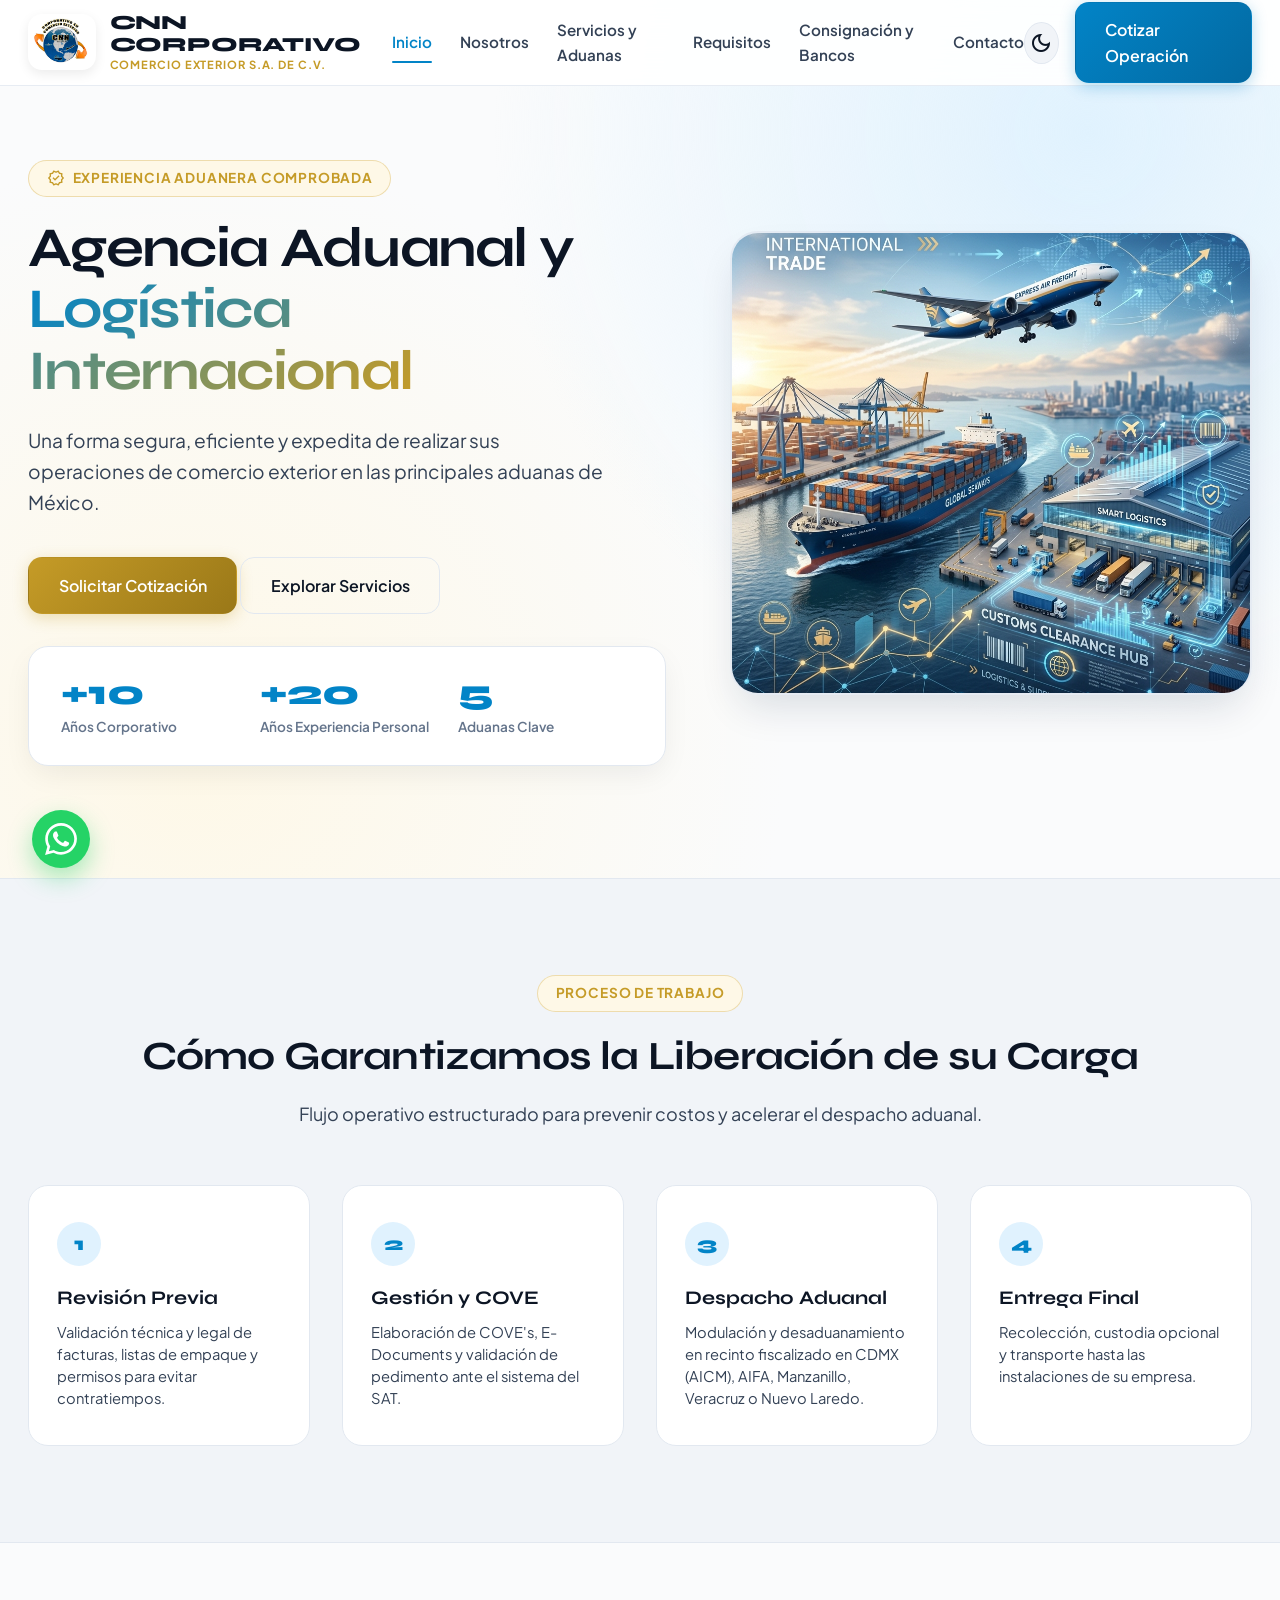
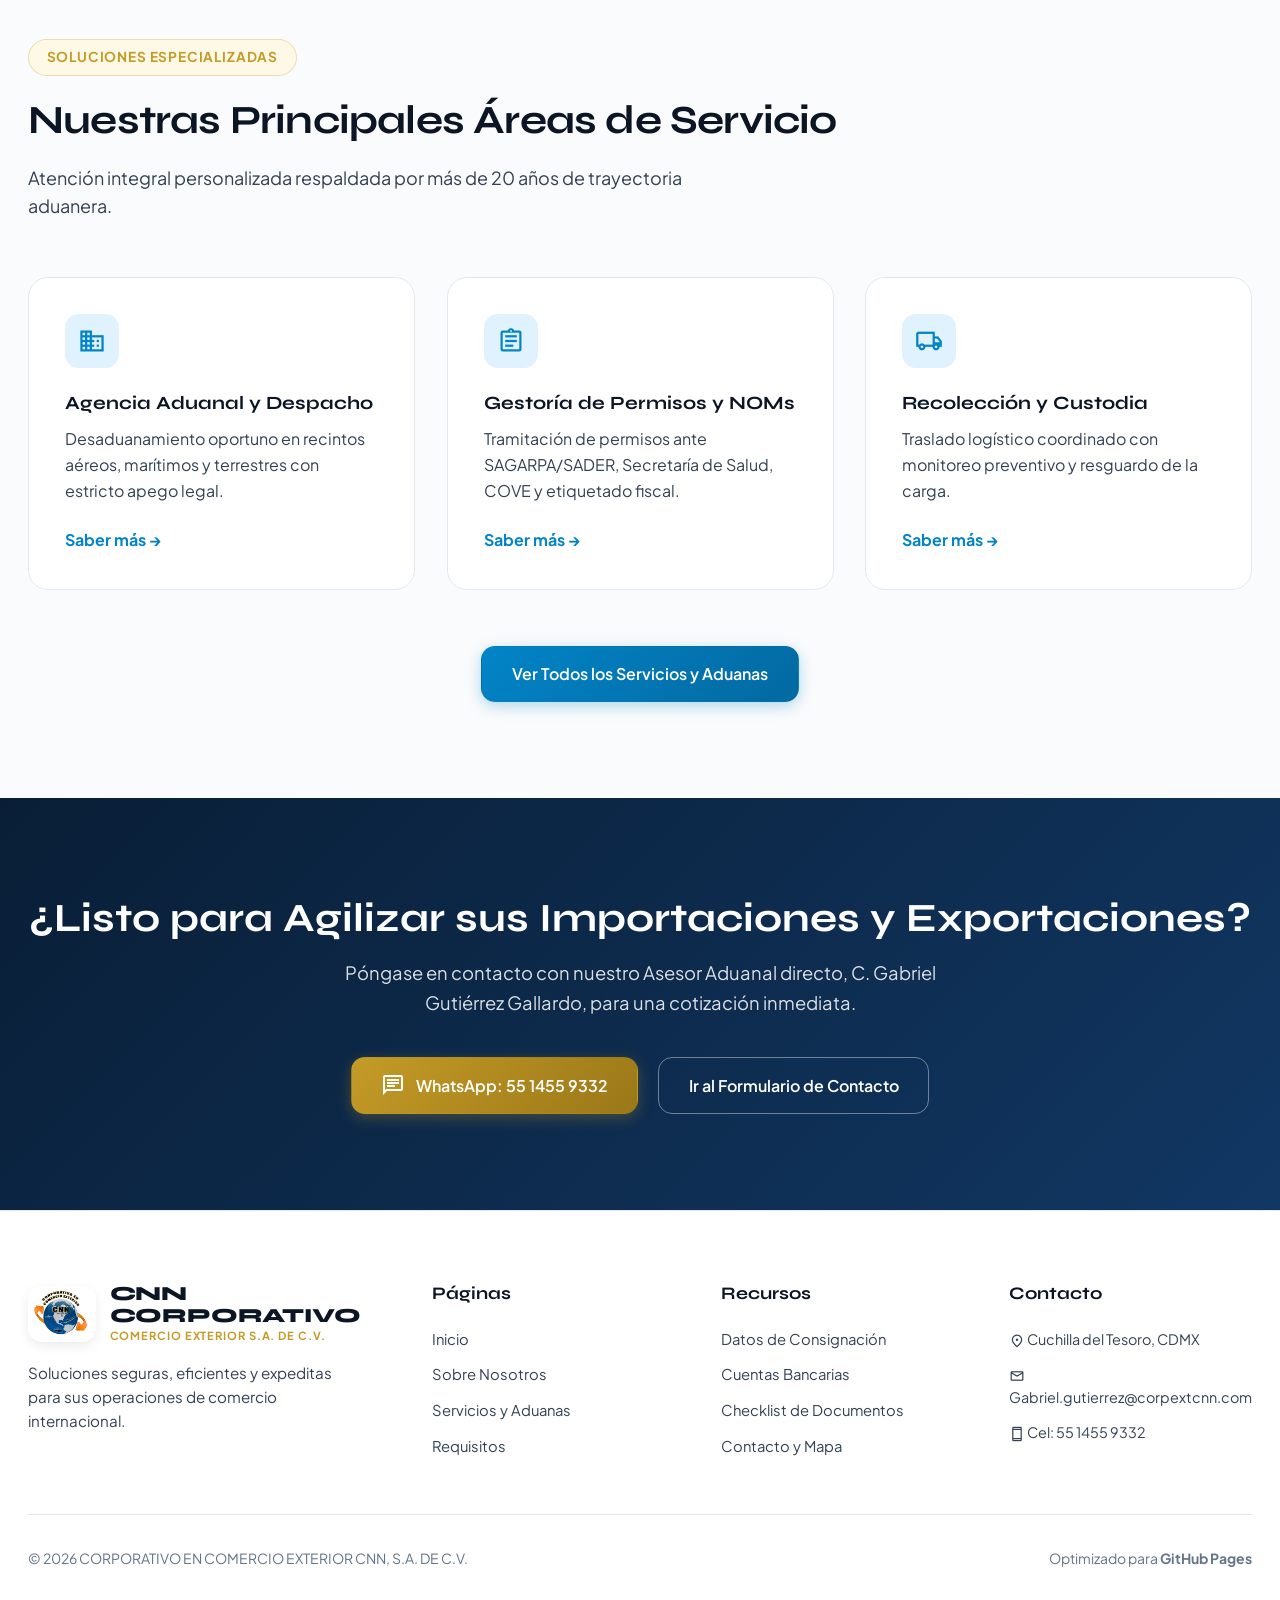
==== index.html @ 1adea3d3 "Initial commit" ====
<!DOCTYPE html>
<html lang="es" data-theme="light">
<head>
  <meta charset="UTF-8">
  <meta name="viewport" content="width=device-width, initial-scale=1.0">
  <title>Corporativo en Comercio Exterior CNN | Agencia Aduanal y Logística Internacional</title>
  <meta name="description" content="Agencia Aduanal y Consultoría en Comercio Exterior CNN, S.A. de C.V. Servicios ágiles, seguros y expeditos en las principales aduanas de México.">
  
  <link rel="stylesheet" href="https://fonts.googleapis.com/css2?family=Material+Symbols+Outlined:opsz,wght,FILL,GRAD@20..48,100..700,0..1,-50..200" />
  <link rel="stylesheet" href="styles.css">
  <link rel="icon" type="image/png" href="assets/images/cnn_logo.png">
</head>
<body>

  <!-- HEADER -->
  <header class="header">
    <div class="container nav-container">
      <a href="index.html" class="logo">
        <img src="assets/images/cnn_logo.png" alt="CNN Logo" class="logo-img">
        <div class="logo-text">
          <span class="logo-title">CNN CORPORATIVO</span>
          <span class="logo-subtitle">Comercio Exterior S.A. de C.V.</span>
        </div>
      </a>

      <nav class="nav-menu" id="navMenu">
        <a href="index.html" class="nav-link active">Inicio</a>
        <a href="nosotros.html" class="nav-link">Nosotros</a>
        <a href="servicios.html" class="nav-link">Servicios y Aduanas</a>
        <a href="requisitos.html" class="nav-link">Requisitos</a>
        <a href="consignacion.html" class="nav-link">Consignación y Bancos</a>
        <a href="contacto.html" class="nav-link">Contacto</a>
      </nav>

      <div class="nav-actions">
        <button class="theme-toggle" id="themeToggle" aria-label="Cambiar tema">
          <!-- Icon injected by JS -->
        </button>
        <a href="contacto.html" class="btn btn-primary">Cotizar Operación</a>
        <button class="mobile-nav-toggle" id="navToggle" aria-label="Menú">
          <span class="material-symbols-outlined">menu</span>
        </button>
      </div>
    </div>
  </header>

  <!-- WHATSAPP FLOAT -->
  <a href="https://wa.me/525514559332?text=Hola,%20deseo%20informaci%C3%B3n%20sobre%20sus%20servicios" target="_blank" class="whatsapp-float" aria-label="WhatsApp">
    <svg class="svg-icon" viewBox="0 0 24 24"><path d="M.057 24l1.687-6.163c-1.041-1.804-1.588-3.849-1.587-5.946.003-6.556 5.338-11.891 11.893-11.891 3.181.001 6.167 1.24 8.413 3.488 2.245 2.248 3.481 5.236 3.48 8.414-.003 6.557-5.338 11.892-11.893 11.892-1.99-.001-3.951-.5-5.688-1.448l-6.305 1.654zm6.597-3.807c1.676.995 3.276 1.591 5.392 1.592 5.448 0 9.886-4.434 9.889-9.885.002-5.462-4.415-9.89-9.881-9.892-5.452 0-9.887 4.434-9.889 9.884-.001 2.225.651 3.891 1.746 5.634l-.999 3.648 3.742-.981zm11.387-5.464c-.074-.124-.272-.198-.57-.347-.297-.149-1.758-.868-2.031-.967-.272-.099-.47-.149-.669.149-.198.297-.768.967-.941 1.165-.173.198-.347.223-.644.074-.297-.149-1.255-.462-2.39-1.475-.883-.788-1.48-1.761-1.653-2.059-.173-.297-.018-.458.13-.606.134-.133.297-.347.446-.521.151-.172.2-.296.3-.495.099-.198.05-.372-.025-.521-.075-.148-.669-1.611-.916-2.206-.242-.579-.487-.501-.669-.51l-.57-.01c-.198 0-.52.074-.792.372s-1.04 1.016-1.04 2.479 1.065 2.876 1.213 3.074c.149.198 2.095 3.2 5.076 4.487.709.306 1.263.489 1.694.626.712.226 1.36.194 1.872.118.571-.085 1.758-.719 2.006-1.413.248-.695.248-1.29.173-1.414z"/></svg>
  </a>

  <!-- HERO SECTION -->
  <section class="hero-split">
    <div class="container hero-grid">
      <div class="reveal reveal-left">
        <div class="section-tag">
          <span class="material-symbols-outlined" style="font-size:18px;">verified</span>
          Experiencia Aduanera Comprobada
        </div>
        <h1 class="hero-title">
          Agencia Aduanal y <span class="text-gradient">Logística Internacional</span>
        </h1>
        <p class="hero-description">
          Una forma segura, eficiente y expedita de realizar sus operaciones de comercio exterior en las principales aduanas de México.
        </p>
        <div class="hero-cta">
          <a href="contacto.html" class="btn btn-accent">Solicitar Cotización</a>
          <a href="servicios.html" class="btn btn-outline">Explorar Servicios</a>
        </div>

        <div class="hero-stats-banner">
          <div class="stat-item">
            <h3>+<span class="counter" data-target="10">0</span></h3>
            <p>Años Corporativo</p>
          </div>
          <div class="stat-item">
            <h3>+<span class="counter" data-target="20">0</span></h3>
            <p>Años Experiencia Personal</p>
          </div>
          <div class="stat-item">
            <h3><span class="counter" data-target="5">0</span></h3>
            <p>Aduanas Clave</p>
          </div>
        </div>
      </div>

      <div class="hero-visual reveal reveal-right delay-200">
        <div class="hero-img-wrapper">
          <img src="assets/images/logistics_hero.png" alt="Logística CNN">
        </div>
      </div>
    </div>
  </section>

  <!-- TIMELINE PROCESS -->
  <section class="section timeline-section">
    <div class="container">
      <div class="reveal reveal-up" style="text-align:center;">
        <div class="section-tag">Proceso de Trabajo</div>
        <h2 class="section-title">Cómo Garantizamos la Liberación de su Carga</h2>
        <p class="section-subtitle" style="margin:0 auto 3.5rem;">
          Flujo operativo estructurado para prevenir costos y acelerar el despacho aduanal.
        </p>
      </div>

      <div class="timeline-steps">
        <div class="timeline-step reveal reveal-up delay-100">
          <div class="step-num">1</div>
          <h3 class="step-title">Revisión Previa</h3>
          <p class="step-desc">Validación técnica y legal de facturas, listas de empaque y permisos para evitar contratiempos.</p>
        </div>

        <div class="timeline-step reveal reveal-up delay-200">
          <div class="step-num">2</div>
          <h3 class="step-title">Gestión y COVE</h3>
          <p class="step-desc">Elaboración de COVE's, E-Documents y validación de pedimento ante el sistema del SAT.</p>
        </div>

        <div class="timeline-step reveal reveal-up delay-300">
          <div class="step-num">3</div>
          <h3 class="step-title">Despacho Aduanal</h3>
          <p class="step-desc">Modulación y desaduanamiento en recinto fiscalizado en CDMX (AICM), AIFA, Manzanillo, Veracruz o Nuevo Laredo.</p>
        </div>

        <div class="timeline-step reveal reveal-up delay-400">
          <div class="step-num">4</div>
          <h3 class="step-title">Entrega Final</h3>
          <p class="step-desc">Recolección, custodia opcional y transporte hasta las instalaciones de su empresa.</p>
        </div>
      </div>
    </div>
  </section>

  <!-- SERVICIOS PREVIEW -->
  <section class="section">
    <div class="container">
      <div class="reveal reveal-up">
        <div class="section-tag">Soluciones Especializadas</div>
        <h2 class="section-title">Nuestras Principales Áreas de Servicio</h2>
        <p class="section-subtitle">
          Atención integral personalizada respaldada por más de 20 años de trayectoria aduanera.
        </p>
      </div>

      <div class="service-list-matrix">
        <div class="matrix-item reveal reveal-up delay-100">
          <div>
            <div class="matrix-icon-wrapper">
              <span class="material-symbols-outlined">domain</span>
            </div>
            <h3>Agencia Aduanal y Despacho</h3>
            <p style="color:var(--text-muted); margin-top:0.75rem;">Desaduanamiento oportuno en recintos aéreos, marítimos y terrestres con estricto apego legal.</p>
          </div>
          <a href="servicios.html" style="font-weight:700; margin-top:1.5rem; display:inline-block;">Saber más →</a>
        </div>

        <div class="matrix-item reveal reveal-up delay-200">
          <div>
            <div class="matrix-icon-wrapper">
              <span class="material-symbols-outlined">assignment</span>
            </div>
            <h3>Gestoría de Permisos y NOMs</h3>
            <p style="color:var(--text-muted); margin-top:0.75rem;">Tramitación de permisos ante SAGARPA/SADER, Secretaría de Salud, COVE y etiquetado fiscal.</p>
          </div>
          <a href="servicios.html" style="font-weight:700; margin-top:1.5rem; display:inline-block;">Saber más →</a>
        </div>

        <div class="matrix-item reveal reveal-up delay-300">
          <div>
            <div class="matrix-icon-wrapper">
              <span class="material-symbols-outlined">local_shipping</span>
            </div>
            <h3>Recolección y Custodia</h3>
            <p style="color:var(--text-muted); margin-top:0.75rem;">Traslado logístico coordinado con monitoreo preventivo y resguardo de la carga.</p>
          </div>
          <a href="servicios.html" style="font-weight:700; margin-top:1.5rem; display:inline-block;">Saber más →</a>
        </div>
      </div>

      <div style="text-align:center; margin-top:3.5rem;" class="reveal reveal-up">
        <a href="servicios.html" class="btn btn-primary">Ver Todos los Servicios y Aduanas</a>
      </div>
    </div>
  </section>

  <!-- CALL TO ACTION BANNER -->
  <section class="section" style="background: linear-gradient(135deg, var(--primary-navy), var(--primary-blue)); color:#ffffff;">
    <div class="container" style="text-align:center;">
      <h2 style="font-size:2.5rem; color:#ffffff; margin-bottom:1rem;">¿Listo para Agilizar sus Importaciones y Exportaciones?</h2>
      <p style="color:rgba(255,255,255,0.85); font-size:1.15rem; max-width:650px; margin:0 auto 2.5rem;">
        Póngase en contacto con nuestro Asesor Aduanal directo, C. Gabriel Gutiérrez Gallardo, para una cotización inmediata.
      </p>
      <div style="display:flex; justify-content:center; gap:1.25rem; flex-wrap:wrap;">
        <a href="https://wa.me/525514559332?text=Hola,%20deseo%20cotizar%20un%20embarque" target="_blank" class="btn btn-accent">
          <span class="material-symbols-outlined">chat</span> WhatsApp: 55 1455 9332
        </a>
        <a href="contacto.html" class="btn btn-outline" style="color:#ffffff; border-color:rgba(255,255,255,0.4);">
          Ir al Formulario de Contacto
        </a>
      </div>
    </div>
  </section>

  <!-- FOOTER -->
  <footer class="footer">
    <div class="container">
      <div class="footer-grid">
        <div class="footer-col">
          <div class="logo">
            <img src="assets/images/cnn_logo.png" alt="CNN Logo" class="logo-img">
            <div class="logo-text">
              <span class="logo-title">CNN CORPORATIVO</span>
              <span class="logo-subtitle">Comercio Exterior S.A. de C.V.</span>
            </div>
          </div>
          <p>Soluciones seguras, eficientes y expeditas para sus operaciones de comercio internacional.</p>
        </div>

        <div class="footer-col">
          <h4 class="footer-title">Páginas</h4>
          <div class="footer-links">
            <a href="index.html">Inicio</a>
            <a href="nosotros.html">Sobre Nosotros</a>
            <a href="servicios.html">Servicios y Aduanas</a>
            <a href="requisitos.html">Requisitos</a>
          </div>
        </div>

        <div class="footer-col">
          <h4 class="footer-title">Recursos</h4>
          <div class="footer-links">
            <a href="consignacion.html">Datos de Consignación</a>
            <a href="consignacion.html">Cuentas Bancarias</a>
            <a href="requisitos.html">Checklist de Documentos</a>
            <a href="contacto.html">Contacto y Mapa</a>
          </div>
        </div>

        <div class="footer-col">
          <h4 class="footer-title">Contacto</h4>
          <div class="footer-links">
            <span style="color:var(--text-muted); font-size:0.9rem;"><span class="material-symbols-outlined" style="font-size:16px;">location_on</span> Cuchilla del Tesoro, CDMX</span>
            <span style="color:var(--text-muted); font-size:0.9rem;"><span class="material-symbols-outlined" style="font-size:16px;">mail</span> Gabriel.gutierrez@corpextcnn.com</span>
            <span style="color:var(--text-muted); font-size:0.9rem;"><span class="material-symbols-outlined" style="font-size:16px;">smartphone</span> Cel: 55 1455 9332</span>
          </div>
        </div>
      </div>

      <div class="footer-bottom">
        <div>© <span id="year">2026</span> CORPORATIVO EN COMERCIO EXTERIOR CNN, S.A. DE C.V.</div>
        <div>Optimizado para <strong>GitHub Pages</strong></div>
      </div>
    </div>
  </footer>

  <script src="app.js"></script>
  <script>document.getElementById('year').textContent = new Date().getFullYear();</script>
</body>
</html>
---- styles.css ----
/* ==========================================================================
   CORPORATIVO EN COMERCIO EXTERIOR CNN, S.A. DE C.V.
   Bespoke Multi-Page Design System, Printing & Animations
   ========================================================================== */

@import url('https://fonts.googleapis.com/css2?family=Syne:wght@600;700;800&family=Outfit:wght@400;500;600;700;800&family=Plus+Jakarta+Sans:wght@300;400;500;600;700&display=swap');
@import url('https://fonts.googleapis.com/css2?family=Material+Symbols+Outlined:opsz,wght,FILL,GRAD@20..48,100..700,0..1,-50..200');

:root {
  /* Color Palette - Executive Luxury Theme */
  --bg-primary: #fafbfc;
  --bg-secondary: #ffffff;
  --bg-tertiary: #f1f4f8;
  --bg-glass: rgba(255, 255, 255, 0.92);
  --bg-glass-card: rgba(255, 255, 255, 0.88);
  
  --text-main: #0c1524;
  --text-muted: #334155;
  --text-light: #64748b;
  
  --primary-navy: #091e36;
  --primary-blue: #113763;
  --accent-gold: #c59b27;
  --accent-gold-light: #fef8e7;
  --accent-gold-hover: #9a7818;
  --accent-cyan: #0284c7;
  --accent-cyan-light: #e0f2fe;
  
  --border-color: #e2e8f0;
  --border-dark: #cbd5e1;
  --border-light: rgba(226, 232, 240, 0.8);
  
  --shadow-sm: 0 2px 8px rgba(12, 21, 36, 0.04);
  --shadow-md: 0 10px 30px -5px rgba(12, 21, 36, 0.08);
  --shadow-lg: 0 20px 40px -10px rgba(9, 30, 54, 0.14);
  --glow-cyan: 0 0 25px rgba(2, 132, 199, 0.25);
  --glow-gold: 0 0 25px rgba(197, 155, 39, 0.25);
  
  --radius-sm: 8px;
  --radius-md: 14px;
  --radius-lg: 20px;
  --radius-xl: 28px;
  
  --transition-fast: 0.2s cubic-bezier(0.4, 0, 0.2, 1);
  --transition-normal: 0.35s cubic-bezier(0.4, 0, 0.2, 1);
  --transition-slow: 0.6s cubic-bezier(0.16, 1, 0.3, 1);
}

[data-theme="dark"] {
  --bg-primary: #060a12;
  --bg-secondary: #0d1524;
  --bg-tertiary: #131e33;
  --bg-glass: rgba(13, 21, 36, 0.92);
  --bg-glass-card: rgba(19, 30, 51, 0.8);
  
  --text-main: #f8fafc;
  --text-muted: #cbd5e1;
  --text-light: #94a3b8;
  
  --primary-navy: #1d4ed8;
  --primary-blue: #1e3a8a;
  --accent-gold: #f59e0b;
  --accent-gold-light: rgba(245, 158, 11, 0.15);
  --accent-gold-hover: #fbbf24;
  --accent-cyan: #38bdf8;
  --accent-cyan-light: rgba(56, 189, 248, 0.15);
  
  --border-color: #1e293b;
  --border-dark: #334155;
  --border-light: rgba(255, 255, 255, 0.1);
  
  --shadow-sm: 0 2px 8px rgba(0, 0, 0, 0.4);
  --shadow-md: 0 10px 30px -5px rgba(0, 0, 0, 0.5);
  --shadow-lg: 0 20px 40px -10px rgba(0, 0, 0, 0.6);
  --glow-cyan: 0 0 30px rgba(56, 189, 248, 0.3);
  --glow-gold: 0 0 30px rgba(245, 158, 11, 0.3);
}

/* Base Resets */
*, *::before, *::after {
  box-sizing: border-box;
  margin: 0;
  padding: 0;
}

html {
  scroll-behavior: smooth;
  font-size: 16px;
}

body {
  font-family: 'Plus Jakarta Sans', sans-serif;
  background-color: var(--bg-primary);
  color: var(--text-main);
  line-height: 1.6;
  overflow-x: hidden;
  transition: background-color var(--transition-normal), color var(--transition-normal);
}

h1, h2, h3, h4, h5, h6 {
  font-family: 'Syne', 'Outfit', sans-serif;
  color: var(--text-main);
  font-weight: 700;
  line-height: 1.2;
}

a {
  color: var(--accent-cyan);
  text-decoration: none;
  transition: all var(--transition-fast);
}

a:hover {
  color: var(--accent-gold);
}

ul {
  list-style: none;
}

img {
  max-width: 100%;
  height: auto;
  display: block;
}

.material-symbols-outlined {
  font-family: 'Material Symbols Outlined';
  font-weight: normal;
  font-style: normal;
  font-size: 24px;
  line-height: 1;
  letter-spacing: normal;
  text-transform: none;
  display: inline-block;
  white-space: nowrap;
  direction: ltr;
  vertical-align: middle;
}

/* Layout Utilities */
.container {
  width: 100%;
  max-width: 1280px;
  margin: 0 auto;
  padding: 0 1.75rem;
}

.section {
  padding: 6rem 0;
  position: relative;
}

.section-hero-header {
  padding-top: 10rem;
  padding-bottom: 4.5rem;
  background: linear-gradient(135deg, var(--primary-navy) 0%, var(--primary-blue) 100%);
  color: #ffffff;
  position: relative;
  overflow: hidden;
}

.section-hero-header::before {
  content: '';
  position: absolute;
  top: 0;
  left: 0;
  width: 100%;
  height: 100%;
  background-image: radial-gradient(rgba(255,255,255,0.1) 1px, transparent 1px);
  background-size: 24px 24px;
  pointer-events: none;
}

.section-hero-header h1 {
  font-size: clamp(2.2rem, 5vw, 3.2rem);
  color: #ffffff;
  margin-bottom: 1rem;
}

.section-hero-header p {
  font-size: clamp(1rem, 2vw, 1.2rem);
  color: rgba(255, 255, 255, 0.85);
  max-width: 680px;
}

.section-tag {
  display: inline-flex;
  align-items: center;
  gap: 0.5rem;
  background: var(--accent-gold-light);
  color: var(--accent-gold);
  padding: 0.4rem 1.1rem;
  border-radius: 9999px;
  font-size: 0.85rem;
  font-weight: 700;
  text-transform: uppercase;
  letter-spacing: 0.06em;
  margin-bottom: 1.25rem;
  border: 1px solid rgba(197, 155, 39, 0.3);
}

.section-title {
  font-size: clamp(1.8rem, 4vw, 2.5rem);
  margin-bottom: 1.25rem;
  letter-spacing: -0.02em;
}

.section-subtitle {
  font-size: 1.125rem;
  color: var(--text-muted);
  max-width: 720px;
  margin-bottom: 3.5rem;
}

.text-gradient {
  background: linear-gradient(135deg, var(--accent-cyan) 0%, var(--accent-gold) 100%);
  -webkit-background-clip: text;
  -webkit-text-fill-color: transparent;
}

.btn {
  display: inline-flex;
  align-items: center;
  justify-content: center;
  gap: 0.65rem;
  padding: 0.9rem 1.85rem;
  border-radius: var(--radius-md);
  font-weight: 600;
  font-size: 1rem;
  cursor: pointer;
  border: 1px solid transparent;
  transition: all var(--transition-fast);
}

.btn-primary {
  background: linear-gradient(135deg, #0284c7 0%, #0369a1 100%);
  color: #ffffff;
  box-shadow: 0 4px 15px rgba(2, 132, 199, 0.3);
}

.btn-primary:hover {
  transform: translateY(-2px);
  box-shadow: 0 8px 22px rgba(2, 132, 199, 0.45);
  color: #ffffff;
}

.btn-accent {
  background: linear-gradient(135deg, #c59b27 0%, #9a7818 100%);
  color: #ffffff;
  box-shadow: 0 4px 15px rgba(197, 155, 39, 0.3);
}

.btn-accent:hover {
  transform: translateY(-2px);
  box-shadow: 0 8px 22px rgba(197, 155, 39, 0.45);
  color: #ffffff;
}

.btn-outline {
  background: transparent;
  color: var(--text-main);
  border-color: var(--border-color);
}

.btn-outline:hover {
  background: var(--bg-tertiary);
  border-color: var(--accent-cyan);
  color: var(--accent-cyan);
  transform: translateY(-2px);
}

/* Scroll Animations */
.reveal {
  opacity: 0;
  will-change: opacity, transform;
  transition: opacity var(--transition-slow), transform var(--transition-slow);
}
.reveal-up { transform: translateY(35px); }
.reveal-left { transform: translateX(-45px); }
.reveal-right { transform: translateX(45px); }
.reveal-zoom { transform: scale(0.94); }

.reveal.revealed {
  opacity: 1;
  transform: translateY(0) translateX(0) scale(1);
}

.delay-100 { transition-delay: 0.1s; }
.delay-200 { transition-delay: 0.2s; }
.delay-300 { transition-delay: 0.3s; }
.delay-400 { transition-delay: 0.4s; }

/* ==========================================================================
   HEADER & NAVBAR
   ========================================================================== */
.header {
  position: fixed;
  top: 0;
  left: 0;
  width: 100%;
  z-index: 1000;
  background: var(--bg-glass);
  backdrop-filter: blur(16px);
  -webkit-backdrop-filter: blur(16px);
  border-bottom: 1px solid var(--border-light);
  transition: all var(--transition-fast);
}

.header.scrolled {
  box-shadow: var(--shadow-md);
  padding: 0.2rem 0;
}

.nav-container {
  display: flex;
  align-items: center;
  justify-content: space-between;
  height: 85px;
}

.logo {
  display: flex;
  align-items: center;
  gap: 0.85rem;
  text-decoration: none;
}

.logo-img {
  height: 56px;
  width: auto;
  max-width: 80px;
  object-fit: contain;
  border-radius: var(--radius-md);
  background: #ffffff;
  padding: 4px;
  box-shadow: 0 4px 12px rgba(0, 0, 0, 0.08);
  transition: transform var(--transition-fast);
}

.logo:hover .logo-img {
  transform: scale(1.05);
}

.logo-text {
  display: flex;
  flex-direction: column;
}

.logo-title {
  font-family: 'Syne', sans-serif;
  font-size: 1.25rem;
  font-weight: 800;
  color: var(--text-main);
  line-height: 1.1;
  letter-spacing: -0.01em;
}

.logo-subtitle {
  font-size: 0.7rem;
  color: var(--accent-gold);
  font-weight: 700;
  letter-spacing: 0.08em;
  text-transform: uppercase;
}

.nav-menu {
  display: flex;
  align-items: center;
  gap: 1.75rem;
}

.nav-link {
  font-size: 0.95rem;
  font-weight: 600;
  color: var(--text-muted);
  position: relative;
  padding: 0.5rem 0;
}

.nav-link:hover, .nav-link.active {
  color: var(--accent-cyan);
}

.nav-link::after {
  content: '';
  position: absolute;
  bottom: 0;
  left: 0;
  width: 0%;
  height: 2px;
  background: var(--accent-cyan);
  transition: width var(--transition-fast);
  border-radius: 2px;
}

.nav-link:hover::after, .nav-link.active::after {
  width: 100%;
}

.nav-actions {
  display: flex;
  align-items: center;
  gap: 1rem;
}

.theme-toggle {
  background: var(--bg-tertiary);
  border: 1px solid var(--border-color);
  color: var(--text-main);
  width: 42px;
  height: 42px;
  border-radius: 50%;
  display: flex;
  align-items: center;
  justify-content: center;
  cursor: pointer;
  transition: all var(--transition-fast);
}

.theme-toggle:hover {
  background: var(--accent-cyan-light);
  color: var(--accent-cyan);
  transform: rotate(15deg);
}

.mobile-nav-toggle {
  display: none;
  background: none;
  border: none;
  font-size: 1.6rem;
  color: var(--text-main);
  cursor: pointer;
}

/* Floating WhatsApp Button */
.whatsapp-float {
  position: fixed;
  bottom: 2rem;
  left: 2rem;
  z-index: 999;
  width: 58px;
  height: 58px;
  background: #25d366;
  color: #ffffff;
  border-radius: 50%;
  display: flex;
  align-items: center;
  justify-content: center;
  box-shadow: 0 10px 25px rgba(37, 211, 102, 0.4);
  transition: all var(--transition-fast);
}

.whatsapp-float:hover {
  transform: scale(1.1);
  box-shadow: 0 15px 30px rgba(37, 211, 102, 0.6);
  color: #ffffff;
}

.whatsapp-float .svg-icon {
  width: 32px;
  height: 32px;
  fill: currentColor;
  stroke: none;
}

/* ==========================================================================
   HOMEPAGE SPECIFIC DESIGNS
   ========================================================================== */
.hero-split {
  padding-top: 10rem;
  padding-bottom: 7rem;
  background: radial-gradient(circle at 85% 15%, var(--accent-cyan-light) 0%, transparent 45%),
              radial-gradient(circle at 15% 85%, var(--accent-gold-light) 0%, transparent 45%);
}

.hero-grid {
  display: grid;
  grid-template-columns: 1.1fr 0.9fr;
  gap: 4rem;
  align-items: center;
}

.hero-title {
  font-size: clamp(2.5rem, 5vw, 3.5rem);
  line-height: 1.1;
  margin-bottom: 1.5rem;
  letter-spacing: -0.03em;
}

.hero-description {
  font-size: 1.2rem;
  color: var(--text-muted);
  margin-bottom: 2.5rem;
  max-width: 580px;
}

.hero-stats-banner {
  display: grid;
  grid-template-columns: repeat(3, 1fr);
  gap: 1.5rem;
  padding: 1.75rem 2rem;
  background: var(--bg-secondary);
  border: 1px solid var(--border-color);
  border-radius: var(--radius-lg);
  box-shadow: var(--shadow-md);
  margin-top: 2rem;
}

.stat-item h3 {
  font-size: 2.2rem;
  color: var(--accent-cyan);
  font-weight: 800;
  line-height: 1;
  margin-bottom: 0.35rem;
}

.stat-item p {
  font-size: 0.85rem;
  color: var(--text-light);
  font-weight: 600;
}

.hero-img-wrapper {
  position: relative;
  border-radius: var(--radius-xl);
  overflow: hidden;
  box-shadow: var(--shadow-lg);
  border: 2px solid var(--border-light);
}

.hero-img-wrapper img {
  width: 100%;
  height: 460px;
  object-fit: cover;
  transition: transform var(--transition-slow);
}

.hero-img-wrapper:hover img {
  transform: scale(1.04);
}

/* Process Timeline */
.timeline-section {
  background: var(--bg-tertiary);
  border-top: 1px solid var(--border-color);
  border-bottom: 1px solid var(--border-color);
}

.timeline-steps {
  display: grid;
  grid-template-columns: repeat(4, 1fr);
  gap: 2rem;
}

.timeline-step {
  background: var(--bg-secondary);
  border-radius: var(--radius-lg);
  padding: 2.25rem 1.75rem;
  border: 1px solid var(--border-color);
  position: relative;
  transition: all var(--transition-fast);
}

.timeline-step:hover {
  transform: translateY(-6px);
  border-color: var(--accent-cyan);
  box-shadow: var(--shadow-md);
}

.step-num {
  width: 44px;
  height: 44px;
  border-radius: 50%;
  background: var(--accent-cyan-light);
  color: var(--accent-cyan);
  display: flex;
  align-items: center;
  justify-content: center;
  font-family: 'Syne', sans-serif;
  font-weight: 800;
  font-size: 1.2rem;
  margin-bottom: 1.25rem;
}

.step-title {
  font-size: 1.2rem;
  margin-bottom: 0.75rem;
}

.step-desc {
  font-size: 0.92rem;
  color: var(--text-muted);
  line-height: 1.5;
}

/* Matrix Cards */
.service-list-matrix {
  display: grid;
  grid-template-columns: repeat(auto-fit, minmax(320px, 1fr));
  gap: 2rem;
}

.matrix-item {
  background: var(--bg-secondary);
  border: 1px solid var(--border-color);
  border-radius: var(--radius-lg);
  padding: 2.25rem;
  transition: all var(--transition-normal);
  display: flex;
  flex-direction: column;
  justify-content: space-between;
}

.matrix-item:hover {
  border-color: var(--accent-cyan);
  transform: translateY(-5px);
  box-shadow: var(--shadow-lg);
}

.matrix-icon-wrapper {
  width: 54px;
  height: 54px;
  border-radius: var(--radius-md);
  background: var(--accent-cyan-light);
  color: var(--accent-cyan);
  display: flex;
  align-items: center;
  justify-content: center;
  margin-bottom: 1.5rem;
}

.matrix-icon-wrapper .material-symbols-outlined {
  font-size: 28px;
}

/* Aduanas Grid */
.aduanas-grid {
  display: grid;
  grid-template-columns: repeat(auto-fit, minmax(220px, 1fr));
  gap: 1.5rem;
}

.aduana-card {
  background: var(--bg-secondary);
  border-radius: var(--radius-md);
  padding: 1.75rem;
  border: 1px solid var(--border-color);
  text-align: center;
  transition: all var(--transition-fast);
  position: relative;
}

.aduana-card:hover {
  transform: translateY(-6px);
  border-color: var(--accent-cyan);
  box-shadow: var(--shadow-md);
}

.aduana-icon {
  width: 56px;
  height: 56px;
  margin: 0 auto 1rem;
  border-radius: 50%;
  background: var(--accent-cyan-light);
  color: var(--accent-cyan);
  display: flex;
  align-items: center;
  justify-content: center;
}

.aduana-name {
  font-size: 1.15rem;
  margin-bottom: 0.35rem;
}

.aduana-type {
  font-size: 0.825rem;
  color: var(--accent-gold);
  font-weight: 700;
  text-transform: uppercase;
  margin-bottom: 0.5rem;
}

.aduana-desc {
  font-size: 0.875rem;
  color: var(--text-muted);
}

/* ==========================================================================
   NOSOTROS PAGE DESIGNS
   ========================================================================== */
.about-asymmetric {
  display: grid;
  grid-template-columns: 1fr 1fr;
  gap: 4rem;
  align-items: start;
}

.plaque-showcase {
  background: var(--bg-secondary);
  border: 1px solid var(--border-color);
  border-radius: var(--radius-xl);
  padding: 2.5rem;
  box-shadow: var(--shadow-md);
  position: relative;
}

.plaque-showcase img {
  border-radius: var(--radius-md);
  border: 3px solid var(--accent-gold);
  box-shadow: var(--shadow-lg);
  margin-top: 1.5rem;
}

.values-list-rows {
  display: flex;
  flex-direction: column;
  gap: 1.25rem;
  margin-top: 2rem;
}

.value-row-item {
  display: flex;
  align-items: flex-start;
  gap: 1.25rem;
  background: var(--bg-tertiary);
  padding: 1.25rem 1.5rem;
  border-radius: var(--radius-md);
  border-left: 4px solid var(--accent-cyan);
}

.value-row-item h4 {
  font-size: 1.1rem;
  color: var(--text-main);
  margin-bottom: 0.2rem;
}

.value-row-item p {
  font-size: 0.92rem;
  color: var(--text-muted);
}

/* ==========================================================================
   CONSIGNACION PAGE DESIGNS
   ========================================================================== */
.consign-grid {
  display: grid;
  grid-template-columns: 1fr 1fr;
  gap: 2.5rem;
}

.consign-card {
  background: var(--bg-secondary);
  border-radius: var(--radius-xl);
  padding: 2.5rem;
  border: 1px solid var(--border-color);
  box-shadow: var(--shadow-md);
}

.bank-box {
  background: var(--bg-tertiary);
  border: 1px solid var(--border-color);
  border-radius: var(--radius-md);
  padding: 1.5rem;
  margin-bottom: 1.25rem;
}

.bank-header {
  display: flex;
  align-items: center;
  justify-content: space-between;
  margin-bottom: 0.85rem;
  padding-bottom: 0.75rem;
  border-bottom: 1px solid var(--border-color);
}

.bank-name {
  font-size: 1.15rem;
  font-weight: 800;
  color: var(--accent-cyan);
}

.copy-btn {
  background: var(--bg-secondary);
  border: 1px solid var(--border-color);
  color: var(--text-muted);
  padding: 0.4rem 0.85rem;
  border-radius: var(--radius-sm);
  font-size: 0.8rem;
  font-weight: 600;
  cursor: pointer;
  display: flex;
  align-items: center;
  gap: 0.4rem;
  transition: all var(--transition-fast);
}

.copy-btn:hover {
  background: var(--accent-cyan);
  color: white;
  border-color: var(--accent-cyan);
}

.bank-details {
  display: grid;
  gap: 0.5rem;
  font-size: 0.95rem;
}

.bank-detail-row {
  display: flex;
  justify-content: space-between;
}

.bank-detail-label {
  color: var(--text-light);
  font-weight: 500;
}

.bank-detail-val {
  font-family: monospace;
  font-weight: 700;
  color: var(--text-main);
}

.notice-box {
  background: var(--accent-gold-light);
  border: 1px solid rgba(197, 155, 39, 0.3);
  color: var(--text-main);
  padding: 1.1rem 1.25rem;
  border-radius: var(--radius-md);
  font-size: 0.9rem;
  margin-top: 1.5rem;
  display: flex;
  gap: 0.85rem;
  align-items: flex-start;
}

.bank-table-card {
  background: var(--bg-secondary);
  border: 1px solid var(--border-color);
  border-radius: var(--radius-xl);
  box-shadow: var(--shadow-md);
  padding: 2.5rem;
  margin-top: 3rem;
}

.bank-table {
  width: 100%;
  border-collapse: collapse;
  margin-top: 1.5rem;
}

.bank-table th, .bank-table td {
  padding: 1.1rem 1.25rem;
  text-align: left;
  border-bottom: 1px solid var(--border-color);
}

.bank-table th {
  background: var(--bg-tertiary);
  font-family: 'Outfit', sans-serif;
  font-size: 0.95rem;
  color: var(--text-main);
  font-weight: 700;
}

.bank-table td {
  font-size: 0.95rem;
  color: var(--text-muted);
}

.bank-table .mono {
  font-family: monospace;
  font-weight: 700;
  color: var(--text-main);
}

/* ==========================================================================
   CHECKLIST PAGE (REQUISITOS.HTML) & PRINT SETUP
   ========================================================================== */
.checklist-wrapper {
  background: var(--bg-secondary);
  border: 1px solid var(--border-color);
  border-radius: var(--radius-xl);
  box-shadow: var(--shadow-md);
  overflow: hidden;
}

.checklist-tabs {
  display: flex;
  border-bottom: 1px solid var(--border-color);
  background: var(--bg-tertiary);
  overflow-x: auto;
  border-top-left-radius: var(--radius-xl);
  border-top-right-radius: var(--radius-xl);
}

.tab-btn {
  padding: 1.25rem 2rem;
  background: none;
  border: none;
  border-bottom: 3px solid transparent;
  font-family: 'Outfit', sans-serif;
  font-size: 1.05rem;
  font-weight: 600;
  color: var(--text-muted);
  cursor: pointer;
  white-space: nowrap;
  transition: all var(--transition-fast);
}

.tab-btn:hover {
  color: var(--accent-cyan);
}

.tab-btn.active {
  color: var(--accent-cyan);
  border-bottom-color: var(--accent-cyan);
  background: var(--bg-secondary);
}

.tab-content {
  display: none;
  padding: 2.5rem;
}

.tab-content.active {
  display: block;
  animation: fadeIn 0.4s ease;
}

@keyframes fadeIn {
  from { opacity: 0; transform: translateY(10px); }
  to { opacity: 1; transform: translateY(0); }
}

.print-section-title {
  display: none;
}

.doc-list {
  display: grid;
  grid-template-columns: repeat(auto-fill, minmax(340px, 1fr));
  gap: 1.25rem;
  margin-bottom: 2rem;
}

.doc-item {
  display: flex;
  align-items: flex-start;
  gap: 1rem;
  padding: 1.1rem 1.25rem;
  background: var(--bg-primary);
  border: 1px solid var(--border-color);
  border-radius: var(--radius-md);
  cursor: pointer;
  transition: all var(--transition-fast);
}

.doc-item:hover {
  border-color: var(--accent-cyan);
  background: var(--accent-cyan-light);
}

.doc-item input[type="checkbox"] {
  width: 22px;
  height: 22px;
  margin-top: 2px;
  accent-color: var(--accent-cyan);
  cursor: pointer;
}

.doc-item-title {
  font-weight: 600;
  font-size: 0.98rem;
  color: var(--text-main);
  margin-bottom: 0.2rem;
}

.doc-item-subtitle {
  font-size: 0.85rem;
  color: var(--text-light);
}

.checklist-actions {
  display: flex;
  align-items: center;
  justify-content: space-between;
  padding: 2rem 2.5rem;
  border-top: 1px solid var(--border-color);
  flex-wrap: wrap;
  gap: 1.25rem;
  background: var(--bg-secondary);
}

.progress-bar-container {
  flex-grow: 1;
  max-width: 320px;
}

.progress-label {
  display: flex;
  justify-content: space-between;
  font-size: 0.85rem;
  font-weight: 600;
  margin-bottom: 0.4rem;
}

.progress-bar {
  height: 8px;
  background: var(--bg-tertiary);
  border-radius: 9999px;
  overflow: hidden;
}

.progress-fill {
  height: 100%;
  width: 0%;
  background: linear-gradient(90deg, var(--accent-cyan), var(--accent-gold));
  transition: width 0.3s ease;
}

.print-banner {
  display: none;
}

/* ==========================================================================
   CONTACT PAGE DESIGNS
   ========================================================================== */
.contact-split {
  display: grid;
  grid-template-columns: 1fr 1.2fr;
  gap: 3.5rem;
}

.location-showcase-grid {
  display: grid;
  grid-template-columns: 1.15fr 0.85fr;
  gap: 2rem;
  margin-top: 3.5rem;
  align-items: stretch;
}

.map-card-wrapper {
  margin-top: 0;
  background: var(--bg-secondary);
  border: 1px solid var(--border-color);
  border-radius: var(--radius-xl);
  padding: 1.5rem;
  box-shadow: var(--shadow-md);
  overflow: hidden;
  display: flex;
  flex-direction: column;
}

.map-header {
  display: flex;
  align-items: center;
  justify-content: space-between;
  margin-bottom: 1rem;
  flex-wrap: wrap;
  gap: 0.5rem;
}

.map-title {
  font-size: 1.15rem;
  display: flex;
  align-items: center;
  gap: 0.5rem;
  color: var(--text-main);
}

.map-iframe {
  width: 100%;
  flex: 1;
  min-height: 380px;
  border: 0;
  border-radius: var(--radius-lg);
}

.building-card-wrapper {
  background: var(--bg-secondary);
  border: 1px solid var(--border-color);
  border-radius: var(--radius-xl);
  padding: 1.5rem;
  box-shadow: var(--shadow-md);
  overflow: hidden;
  display: flex;
  flex-direction: column;
}

.building-header {
  margin-bottom: 1rem;
}

.building-header h3 {
  font-size: 1.15rem;
  display: flex;
  align-items: center;
  gap: 0.5rem;
  color: var(--text-main);
}

.building-header p {
  font-size: 0.85rem;
  color: var(--text-muted);
  margin-top: 0.25rem;
}

.building-img-box {
  position: relative;
  flex: 1;
  border-radius: var(--radius-lg);
  overflow: hidden;
  display: flex;
  border: 1px solid var(--border-color);
}

.building-img {
  width: 100%;
  height: 100%;
  min-height: 380px;
  object-fit: cover;
  display: block;
}

.building-badge {
  position: absolute;
  bottom: 0.75rem;
  left: 0.75rem;
  right: 0.75rem;
  background: rgba(11, 25, 44, 0.9);
  backdrop-filter: blur(8px);
  color: #ffffff;
  padding: 0.65rem 0.9rem;
  border-radius: var(--radius-md);
  font-size: 0.82rem;
  font-weight: 600;
  display: flex;
  align-items: center;
  gap: 0.4rem;
  border: 1px solid rgba(255, 255, 255, 0.18);
}

.contact-info-card {
  background: linear-gradient(135deg, var(--primary-navy) 0%, var(--primary-blue) 100%);
  color: #ffffff;
  border-radius: var(--radius-xl);
  padding: 3rem;
  box-shadow: var(--shadow-lg);
  display: flex;
  flex-direction: column;
  justify-content: space-between;
}

.contact-info-card h3 {
  color: #ffffff;
  font-size: 2rem;
  margin-bottom: 1rem;
}

.contact-info-card p {
  color: rgba(255, 255, 255, 0.82);
  margin-bottom: 2rem;
}

.contact-detail-item {
  display: flex;
  gap: 1.25rem;
  align-items: flex-start;
  margin-bottom: 1.75rem;
}

.contact-icon-circle {
  width: 48px;
  height: 48px;
  border-radius: 50%;
  background: rgba(255, 255, 255, 0.15);
  display: flex;
  align-items: center;
  justify-content: center;
  flex-shrink: 0;
  color: #ffffff;
}

.contact-detail-text h4 {
  color: #ffffff;
  font-size: 1.05rem;
  margin-bottom: 0.2rem;
}

.contact-detail-text p {
  color: rgba(255, 255, 255, 0.78);
  font-size: 0.95rem;
}

.director-badge {
  background: rgba(255, 255, 255, 0.1);
  backdrop-filter: blur(8px);
  border: 1px solid rgba(255, 255, 255, 0.2);
  padding: 1.25rem;
  border-radius: var(--radius-md);
  margin-top: 1rem;
}

.director-title {
  font-size: 0.8rem;
  text-transform: uppercase;
  letter-spacing: 0.1em;
  color: var(--accent-gold);
  font-weight: 700;
}

.director-name {
  font-size: 1.25rem;
  font-weight: 800;
  color: #ffffff;
}

.form-card {
  background: var(--bg-secondary);
  border: 1px solid var(--border-color);
  border-radius: var(--radius-xl);
  padding: 3rem;
  box-shadow: var(--shadow-md);
}

.form-grid {
  display: grid;
  grid-template-columns: 1fr 1fr;
  gap: 1.25rem;
}

.form-group {
  display: flex;
  flex-direction: column;
  gap: 0.5rem;
  margin-bottom: 1.25rem;
}

.form-group.full-width {
  grid-column: 1 / -1;
}

.form-label {
  font-size: 0.9rem;
  font-weight: 600;
  color: var(--text-main);
}

.form-input, .form-select, .form-textarea {
  width: 100%;
  padding: 0.85rem 1rem;
  background: var(--bg-primary);
  border: 1px solid var(--border-color);
  border-radius: var(--radius-md);
  color: var(--text-main);
  font-family: inherit;
  font-size: 0.95rem;
  transition: all var(--transition-fast);
}

.form-input:focus, .form-select:focus, .form-textarea:focus {
  outline: none;
  border-color: var(--accent-cyan);
  box-shadow: 0 0 0 4px var(--accent-cyan-light);
}

.contact-action-btn {
  display: inline-flex;
  align-items: center;
  gap: 0.5rem;
  padding: 0.6rem 1.1rem;
  border-radius: var(--radius-sm);
  background: rgba(255, 255, 255, 0.15);
  color: #ffffff;
  font-size: 0.875rem;
  font-weight: 600;
  border: 1px solid rgba(255, 255, 255, 0.25);
  transition: all var(--transition-fast);
}

.contact-action-btn:hover {
  background: rgba(255, 255, 255, 0.3);
  color: #ffffff;
  transform: translateY(-2px);
}

/* ==========================================================================
   FOOTER
   ========================================================================== */
.footer {
  background: var(--bg-secondary);
  border-top: 1px solid var(--border-color);
  padding: 4.5rem 0 2rem;
}

.footer-grid {
  display: grid;
  grid-template-columns: 1.5fr repeat(3, 1fr);
  gap: 3.5rem;
  margin-bottom: 3.5rem;
}

.footer-col p {
  color: var(--text-muted);
  font-size: 0.95rem;
  margin-top: 1rem;
  max-width: 320px;
}

.footer-title {
  font-size: 1.1rem;
  margin-bottom: 1.5rem;
}

.footer-links {
  display: flex;
  flex-direction: column;
  gap: 0.75rem;
}

.footer-links a {
  color: var(--text-muted);
  font-size: 0.925rem;
}

.footer-links a:hover {
  color: var(--accent-cyan);
  padding-left: 4px;
}

.footer-bottom {
  display: flex;
  align-items: center;
  justify-content: space-between;
  padding-top: 2rem;
  border-top: 1px solid var(--border-color);
  font-size: 0.875rem;
  color: var(--text-light);
  flex-wrap: wrap;
  gap: 1rem;
}

.gh-badge {
  display: inline-flex;
  align-items: center;
  gap: 0.5rem;
  background: var(--bg-tertiary);
  border: 1px solid var(--border-color);
  padding: 0.35rem 0.85rem;
  border-radius: 9999px;
  font-size: 0.8rem;
  font-weight: 600;
}

/* Toast Notifications */
.toast-container {
  position: fixed;
  bottom: 2rem;
  right: 2rem;
  z-index: 9999;
  display: flex;
  flex-direction: column;
  gap: 0.75rem;
}

.toast {
  background: var(--bg-secondary);
  color: var(--text-main);
  border-left: 4px solid var(--accent-cyan);
  padding: 1rem 1.5rem;
  border-radius: var(--radius-md);
  box-shadow: 0 10px 30px rgba(0,0,0,0.2);
  display: flex;
  align-items: center;
  gap: 0.75rem;
  font-weight: 600;
  font-size: 0.95rem;
  animation: slideInRight 0.3s ease, fadeOut 0.3s ease 2.7s forwards;
}

@keyframes slideInRight {
  from { transform: translateX(100%); opacity: 0; }
  to { transform: translateX(0); opacity: 1; }
}

@keyframes fadeOut {
  from { opacity: 1; }
  to { opacity: 0; transform: translateY(10px); }
}

/* Print elements default screen state */
.print-banner,
.print-only-footer,
.print-section-title {
  display: none;
}

/* ==========================================================================
   MINIMALIST OFFICIAL PRINT STYLING (@MEDIA PRINT)
   PRINTS ONLY THE CURRENTLY SELECTED TAB IN A CLEAN DOCUMENT FORMAT
   ========================================================================== */
@page {
  size: A4 portrait;
  margin: 8mm 12mm;
}

@media print {
  html, body {
    height: auto !important;
    overflow: visible !important;
    font-size: 8.5pt !important;
    background: #ffffff !important;
    color: #000000 !important;
    font-family: Arial, Helvetica, sans-serif !important;
  }

  /* Hide Web Application Interface Controls */
  header, footer, .section-hero-header, .whatsapp-float, .toast-container,
  .checklist-tabs, .checklist-actions, .progress-bar-container, .section-tag,
  .map-card-wrapper, nav, .header, .btn, .mobile-nav-toggle, .theme-toggle {
    display: none !important;
  }

  /* Container Reset */
  .checklist-wrapper {
    border: none !important;
    box-shadow: none !important;
    background: #ffffff !important;
    padding: 0 !important;
    margin: 0 !important;
    overflow: visible !important;
  }

  /* HIDE ALL INACTIVE TABS & SHOW ONLY ACTIVE TAB */
  .tab-content {
    display: none !important;
  }

  .tab-content.active {
    display: block !important;
    padding: 0 !important;
    margin-top: 10px !important;
    margin-bottom: 15px !important;
  }

  /* Clean Document Letterhead Banner */
  .print-banner {
    display: flex !important;
    align-items: flex-start !important;
    justify-content: space-between !important;
    border-bottom: 2px solid #0b192c !important;
    padding-bottom: 8px !important;
    margin-bottom: 12px !important;
  }

  .print-banner-left .print-company-name {
    font-size: 1.05rem !important;
    font-weight: 800 !important;
    color: #0b192c !important;
    margin: 0 0 2px 0 !important;
    letter-spacing: -0.01em !important;
    text-transform: uppercase !important;
  }

  .print-banner-left .print-doc-title {
    font-size: 0.82rem !important;
    font-weight: 700 !important;
    color: #0077b6 !important;
    text-transform: uppercase !important;
    margin-bottom: 3px !important;
  }

  .print-banner-left .print-tab-subhead {
    font-size: 0.82rem !important;
    font-weight: 700 !important;
    color: #222222 !important;
    background: #f0f4f8 !important;
    padding: 2px 6px !important;
    display: inline-block !important;
    border-left: 3px solid #0077b6 !important;
  }

  .print-banner-right {
    text-align: right !important;
  }

  .print-banner-right p {
    font-size: 0.68rem !important;
    color: #333333 !important;
    margin: 1px 0 !important;
    line-height: 1.2 !important;
  }

  /* Clean Document Checklist List (No Web Card Padding or Borders) */
  .doc-list {
    display: grid !important;
    grid-template-columns: 1fr 1fr !important;
    gap: 4px 14px !important;
    margin-bottom: 0 !important;
  }

  .doc-item {
    border: none !important;
    border-bottom: 1px dotted #bbbbbb !important;
    background: #ffffff !important;
    break-inside: avoid !important;
    padding: 4px 0 !important;
    border-radius: 0 !important;
    box-shadow: none !important;
    display: flex !important;
    align-items: flex-start !important;
    gap: 6px !important;
  }

  .doc-item-title {
    color: #000000 !important;
    font-size: 0.78rem !important;
    font-weight: 700 !important;
    margin-bottom: 1px !important;
  }

  .doc-item-subtitle {
    color: #555555 !important;
    font-size: 0.65rem !important;
    line-height: 1.15 !important;
  }

  .doc-item input[type="checkbox"] {
    width: 12px !important;
    height: 12px !important;
    margin-top: 1px !important;
    border: 1px solid #000000 !important;
  }

  /* Document Footer & Signature Lines */
  .print-only-footer {
    display: block !important;
    margin-top: 24px !important;
    padding-top: 12px !important;
    border-top: 1px dashed #aaaaaa !important;
  }

  .print-signature-grid {
    display: grid !important;
    grid-template-columns: 1fr 1fr !important;
    gap: 50px !important;
    margin-bottom: 16px !important;
    margin-top: 15px !important;
  }

  .print-sig-box {
    text-align: center !important;
  }

  .sig-line {
    border-bottom: 1px solid #000000 !important;
    height: 35px !important;
    margin-bottom: 4px !important;
  }

  .print-sig-box span {
    font-size: 0.68rem !important;
    color: #222222 !important;
    font-weight: 700 !important;
    text-transform: uppercase !important;
  }

  .print-footer-info {
    text-align: center !important;
    border-top: 1px solid #e0e0e0 !important;
    padding-top: 6px !important;
  }

  .print-footer-info p {
    font-size: 0.64rem !important;
    color: #444444 !important;
    margin: 1px 0 !important;
  }
}

/* ==========================================================================
   RESPONSIVE DESIGN BREAKPOINTS
   ========================================================================== */
@media (max-width: 1024px) {
  .hero-grid, .about-asymmetric, .contact-split, .consign-grid, .location-showcase-grid {
    grid-template-columns: 1fr;
    gap: 3rem;
  }
  .timeline-steps {
    grid-template-columns: 1fr 1fr;
  }
  .footer-grid {
    grid-template-columns: 1fr 1fr;
  }
}

@media (max-width: 768px) {
  .mobile-nav-toggle { display: block; }
  .nav-menu {
    position: fixed;
    top: 85px;
    left: -100%;
    width: 100%;
    height: calc(100vh - 85px);
    background: var(--bg-secondary);
    flex-direction: column;
    padding: 2.5rem 1.5rem;
    gap: 1.5rem;
    align-items: flex-start;
    transition: left var(--transition-normal);
    border-top: 1px solid var(--border-color);
  }
  .nav-menu.active { left: 0; }
  .timeline-steps { grid-template-columns: 1fr; }
  .form-grid { grid-template-columns: 1fr; }
  .footer-grid { grid-template-columns: 1fr; }
  .checklist-actions {
    padding: 1.5rem;
    flex-direction: column;
    align-items: stretch;
  }
  .progress-bar-container {
    max-width: 100%;
  }
}

@media (max-width: 480px) {
  .hero-split { padding-top: 8rem; }
  .section { padding: 4rem 0; }
  .container { padding: 0 1.2rem; }
  .hero-stats-banner { grid-template-columns: 1fr; text-align: center; }
  .bank-table th, .bank-table td { padding: 0.75rem 0.5rem; font-size: 0.85rem; }
}
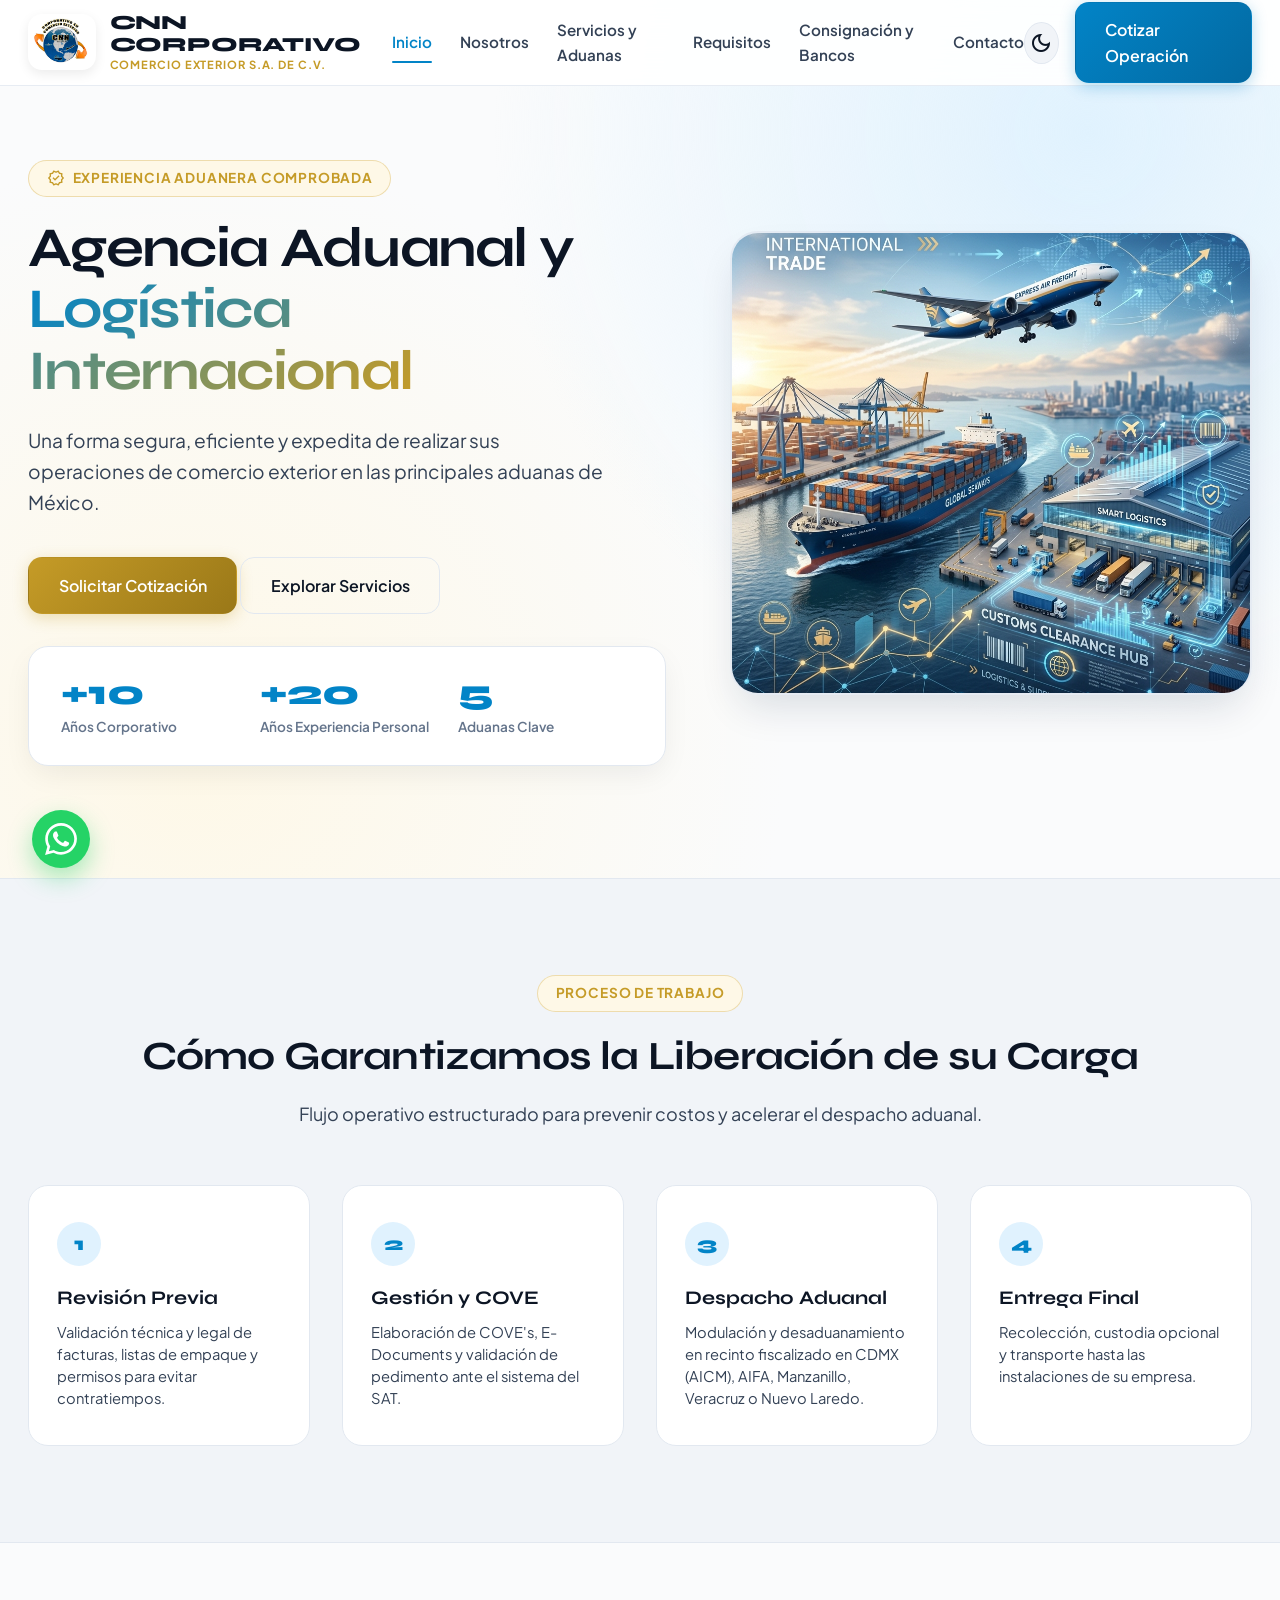
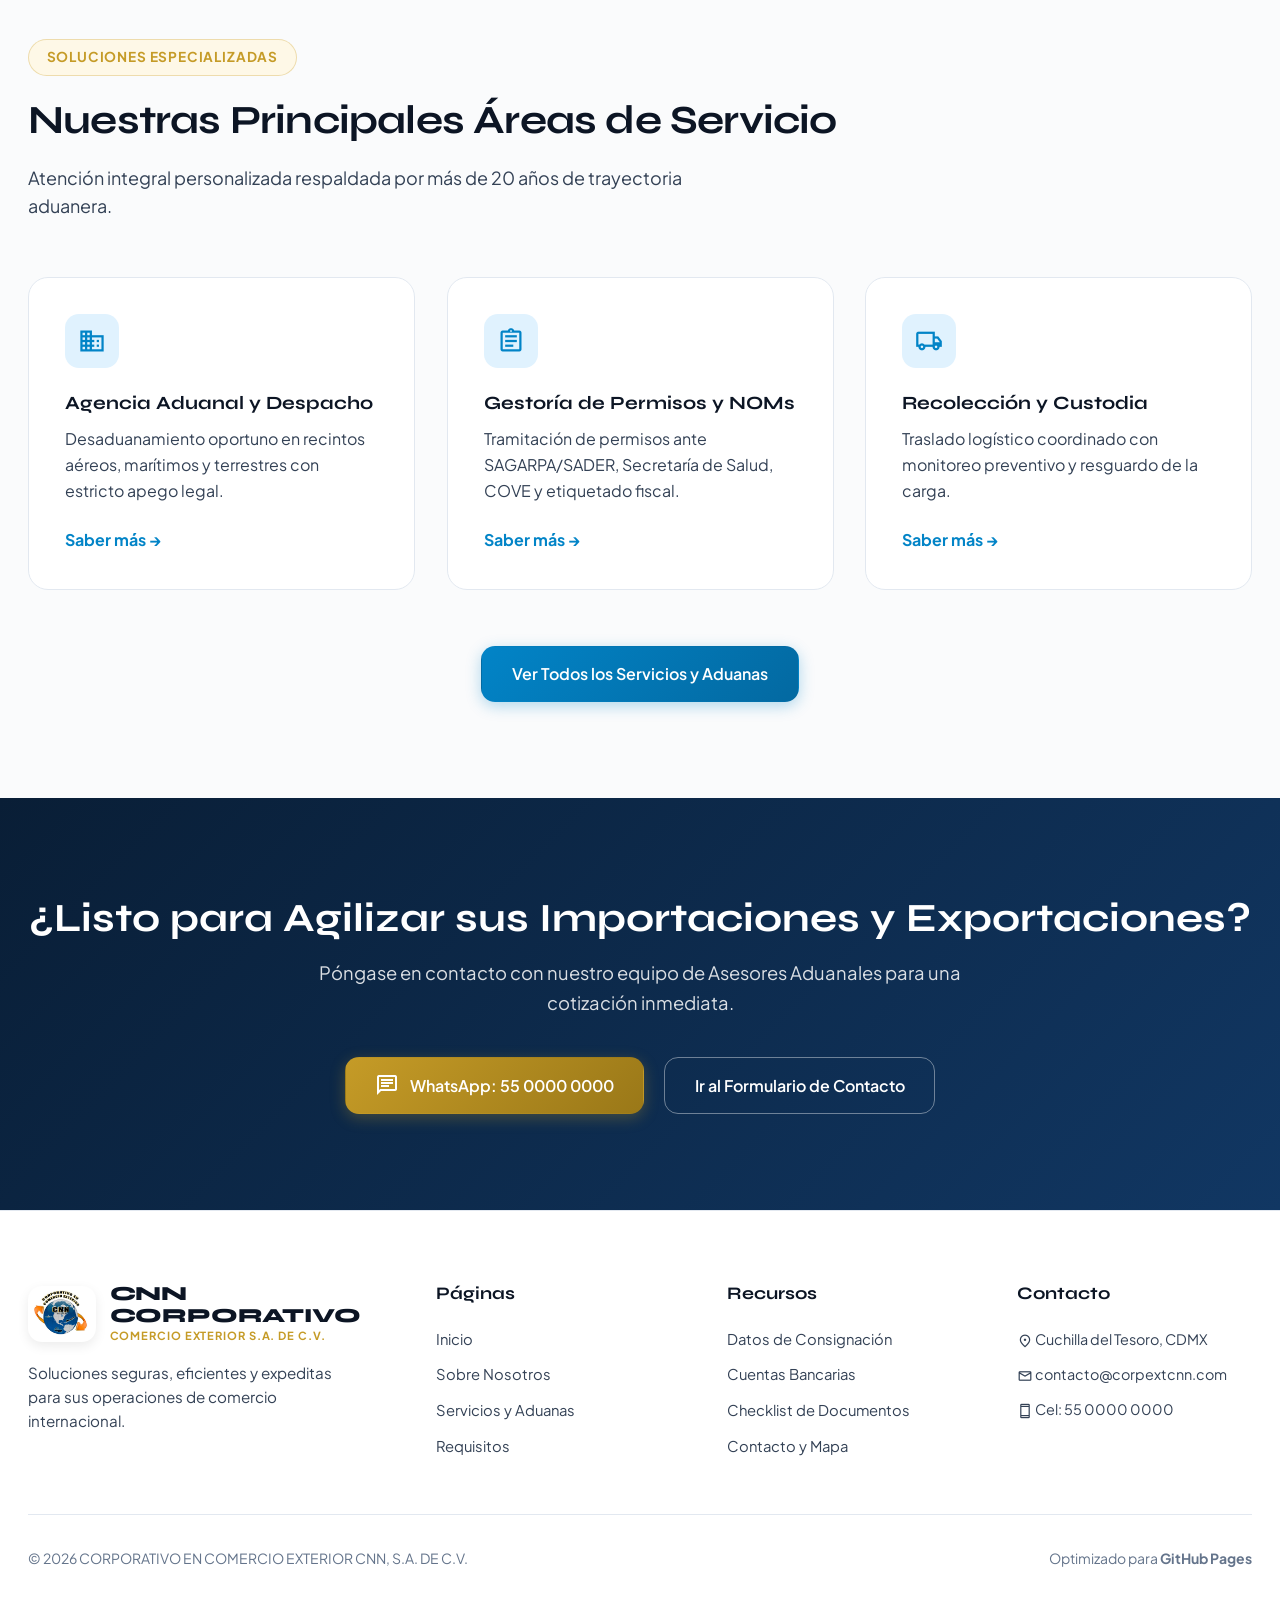
==== commit 75402fc4: "Remover datos bancarios y datos sensibles de contacto" ====
--- a/index.html
+++ b/index.html
@@ -45,7 +45,7 @@
   </header>
 
   <!-- WHATSAPP FLOAT -->
-  <a href="https://wa.me/525514559332?text=Hola,%20deseo%20informaci%C3%B3n%20sobre%20sus%20servicios" target="_blank" class="whatsapp-float" aria-label="WhatsApp">
+  <a href="https://wa.me/525500000000?text=Hola,%20deseo%20informaci%C3%B3n%20sobre%20sus%20servicios" target="_blank" class="whatsapp-float" aria-label="WhatsApp">
     <svg class="svg-icon" viewBox="0 0 24 24"><path d="M.057 24l1.687-6.163c-1.041-1.804-1.588-3.849-1.587-5.946.003-6.556 5.338-11.891 11.893-11.891 3.181.001 6.167 1.24 8.413 3.488 2.245 2.248 3.481 5.236 3.48 8.414-.003 6.557-5.338 11.892-11.893 11.892-1.99-.001-3.951-.5-5.688-1.448l-6.305 1.654zm6.597-3.807c1.676.995 3.276 1.591 5.392 1.592 5.448 0 9.886-4.434 9.889-9.885.002-5.462-4.415-9.89-9.881-9.892-5.452 0-9.887 4.434-9.889 9.884-.001 2.225.651 3.891 1.746 5.634l-.999 3.648 3.742-.981zm11.387-5.464c-.074-.124-.272-.198-.57-.347-.297-.149-1.758-.868-2.031-.967-.272-.099-.47-.149-.669.149-.198.297-.768.967-.941 1.165-.173.198-.347.223-.644.074-.297-.149-1.255-.462-2.39-1.475-.883-.788-1.48-1.761-1.653-2.059-.173-.297-.018-.458.13-.606.134-.133.297-.347.446-.521.151-.172.2-.296.3-.495.099-.198.05-.372-.025-.521-.075-.148-.669-1.611-.916-2.206-.242-.579-.487-.501-.669-.51l-.57-.01c-.198 0-.52.074-.792.372s-1.04 1.016-1.04 2.479 1.065 2.876 1.213 3.074c.149.198 2.095 3.2 5.076 4.487.709.306 1.263.489 1.694.626.712.226 1.36.194 1.872.118.571-.085 1.758-.719 2.006-1.413.248-.695.248-1.29.173-1.414z"/></svg>
   </a>
 
@@ -188,11 +188,11 @@
     <div class="container" style="text-align:center;">
       <h2 style="font-size:2.5rem; color:#ffffff; margin-bottom:1rem;">¿Listo para Agilizar sus Importaciones y Exportaciones?</h2>
       <p style="color:rgba(255,255,255,0.85); font-size:1.15rem; max-width:650px; margin:0 auto 2.5rem;">
-        Póngase en contacto con nuestro Asesor Aduanal directo, C. Gabriel Gutiérrez Gallardo, para una cotización inmediata.
+        Póngase en contacto con nuestro equipo de Asesores Aduanales para una cotización inmediata.
       </p>
       <div style="display:flex; justify-content:center; gap:1.25rem; flex-wrap:wrap;">
-        <a href="https://wa.me/525514559332?text=Hola,%20deseo%20cotizar%20un%20embarque" target="_blank" class="btn btn-accent">
-          <span class="material-symbols-outlined">chat</span> WhatsApp: 55 1455 9332
+        <a href="https://wa.me/525500000000?text=Hola,%20deseo%20cotizar%20un%20embarque" target="_blank" class="btn btn-accent">
+          <span class="material-symbols-outlined">chat</span> WhatsApp: 55 0000 0000
         </a>
         <a href="contacto.html" class="btn btn-outline" style="color:#ffffff; border-color:rgba(255,255,255,0.4);">
           Ir al Formulario de Contacto
@@ -240,8 +240,8 @@
           <h4 class="footer-title">Contacto</h4>
           <div class="footer-links">
             <span style="color:var(--text-muted); font-size:0.9rem;"><span class="material-symbols-outlined" style="font-size:16px;">location_on</span> Cuchilla del Tesoro, CDMX</span>
-            <span style="color:var(--text-muted); font-size:0.9rem;"><span class="material-symbols-outlined" style="font-size:16px;">mail</span> Gabriel.gutierrez@corpextcnn.com</span>
-            <span style="color:var(--text-muted); font-size:0.9rem;"><span class="material-symbols-outlined" style="font-size:16px;">smartphone</span> Cel: 55 1455 9332</span>
+            <span style="color:var(--text-muted); font-size:0.9rem;"><span class="material-symbols-outlined" style="font-size:16px;">mail</span> contacto@corpextcnn.com</span>
+            <span style="color:var(--text-muted); font-size:0.9rem;"><span class="material-symbols-outlined" style="font-size:16px;">smartphone</span> Cel: 55 0000 0000</span>
           </div>
         </div>
       </div>
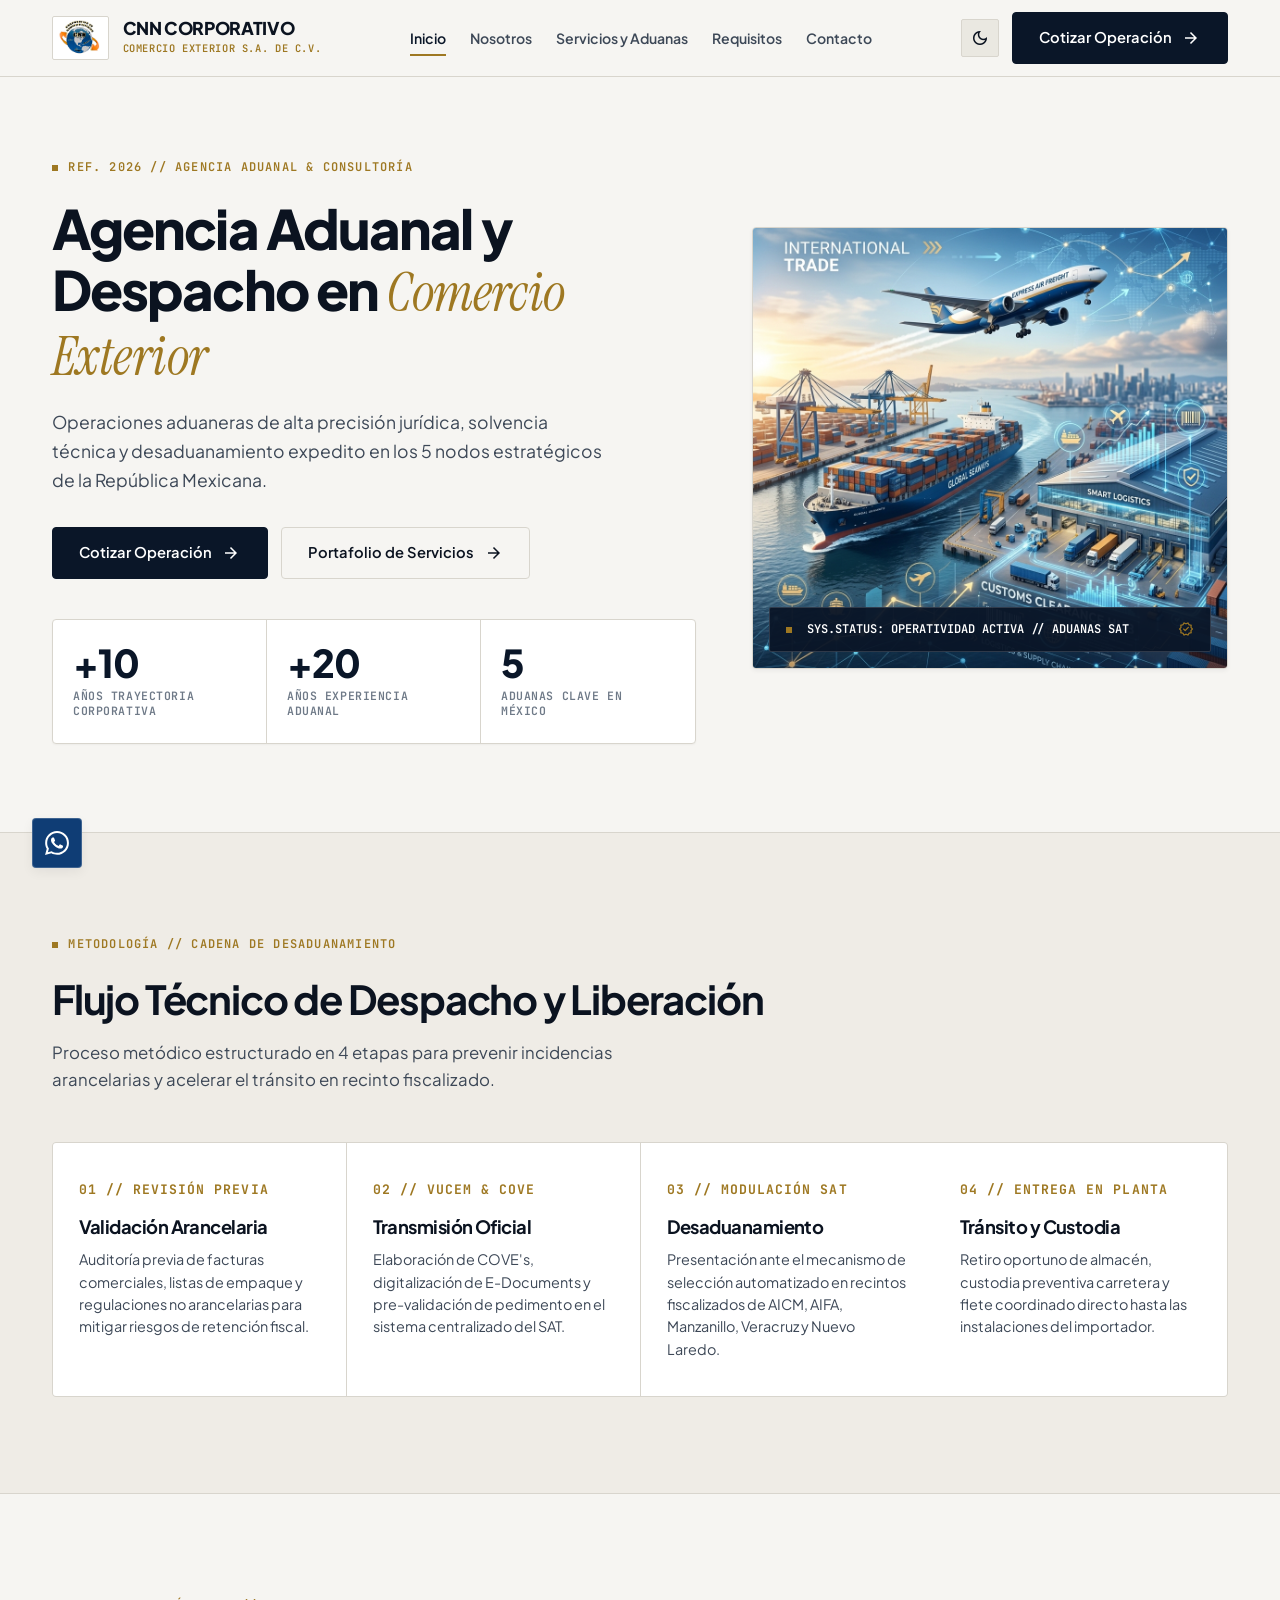
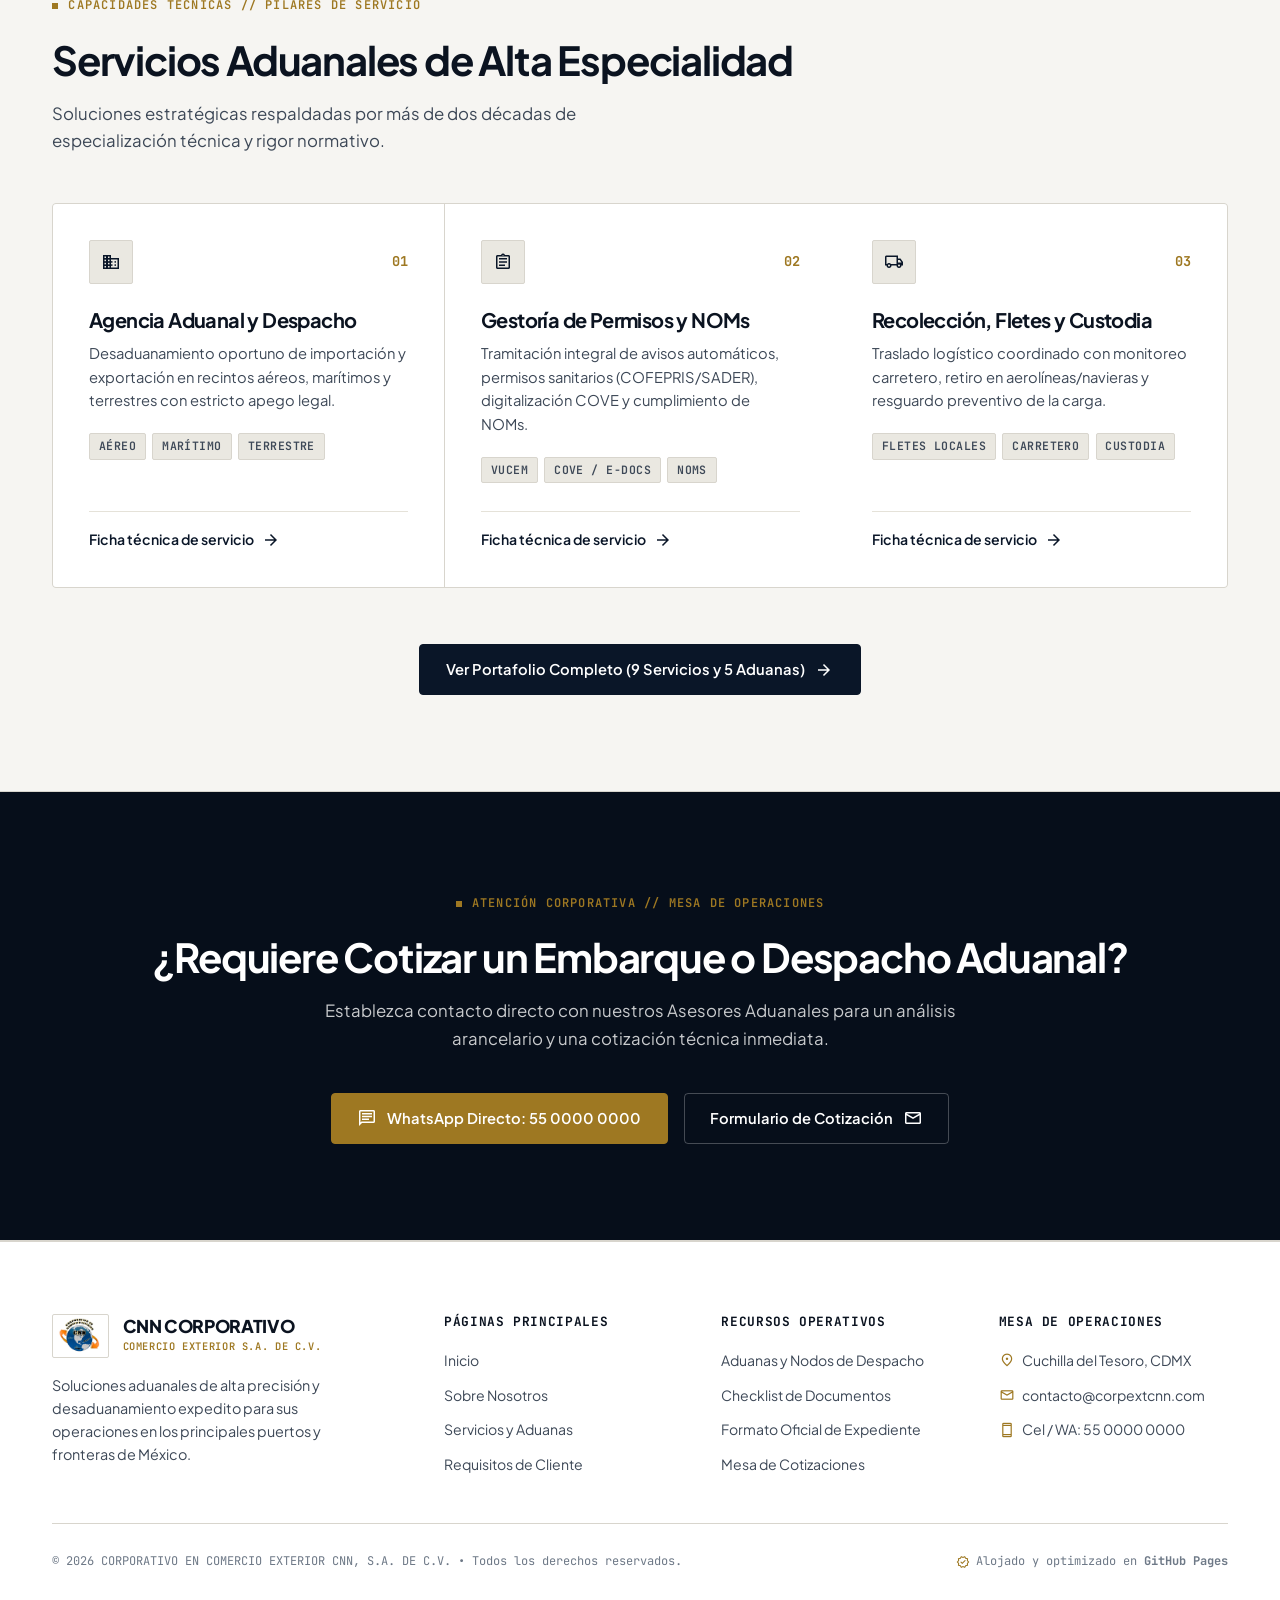
==== commit 6af59691: "Rediseño editorial Swiss Grid y remoción de sección de consignación sensible" ====
--- a/index.html
+++ b/index.html
@@ -6,6 +6,7 @@
   <title>Corporativo en Comercio Exterior CNN | Agencia Aduanal y Logística Internacional</title>
   <meta name="description" content="Agencia Aduanal y Consultoría en Comercio Exterior CNN, S.A. de C.V. Servicios ágiles, seguros y expeditos en las principales aduanas de México.">
   
+  <script>(function(){const t=localStorage.getItem('cnn_theme')||'light';document.documentElement.setAttribute('data-theme',t);})();</script>
   <link rel="stylesheet" href="https://fonts.googleapis.com/css2?family=Material+Symbols+Outlined:opsz,wght,FILL,GRAD@20..48,100..700,0..1,-50..200" />
   <link rel="stylesheet" href="styles.css">
   <link rel="icon" type="image/png" href="assets/images/cnn_logo.png">
@@ -28,7 +29,6 @@
         <a href="nosotros.html" class="nav-link">Nosotros</a>
         <a href="servicios.html" class="nav-link">Servicios y Aduanas</a>
         <a href="requisitos.html" class="nav-link">Requisitos</a>
-        <a href="consignacion.html" class="nav-link">Consignación y Bancos</a>
         <a href="contacto.html" class="nav-link">Contacto</a>
       </nav>
 
@@ -36,7 +36,10 @@
         <button class="theme-toggle" id="themeToggle" aria-label="Cambiar tema">
           <!-- Icon injected by JS -->
         </button>
-        <a href="contacto.html" class="btn btn-primary">Cotizar Operación</a>
+        <a href="contacto.html" class="btn btn-primary">
+          <span>Cotizar Operación</span>
+          <span class="material-symbols-outlined">arrow_forward</span>
+        </a>
         <button class="mobile-nav-toggle" id="navToggle" aria-label="Menú">
           <span class="material-symbols-outlined">menu</span>
         </button>
@@ -54,39 +57,51 @@
     <div class="container hero-grid">
       <div class="reveal reveal-left">
         <div class="section-tag">
-          <span class="material-symbols-outlined" style="font-size:18px;">verified</span>
-          Experiencia Aduanera Comprobada
+          REF. 2026 // AGENCIA ADUANAL & CONSULTORÍA
         </div>
         <h1 class="hero-title">
-          Agencia Aduanal y <span class="text-gradient">Logística Internacional</span>
+          Agencia Aduanal y Despacho en <span class="editorial-serif">Comercio Exterior</span>
         </h1>
         <p class="hero-description">
-          Una forma segura, eficiente y expedita de realizar sus operaciones de comercio exterior en las principales aduanas de México.
+          Operaciones aduaneras de alta precisión jurídica, solvencia técnica y desaduanamiento expedito en los 5 nodos estratégicos de la República Mexicana.
         </p>
         <div class="hero-cta">
-          <a href="contacto.html" class="btn btn-accent">Solicitar Cotización</a>
-          <a href="servicios.html" class="btn btn-outline">Explorar Servicios</a>
+          <a href="contacto.html" class="btn btn-primary">
+            <span>Cotizar Operación</span>
+            <span class="material-symbols-outlined">arrow_forward</span>
+          </a>
+          <a href="servicios.html" class="btn btn-outline">
+            <span>Portafolio de Servicios</span>
+            <span class="material-symbols-outlined">arrow_forward</span>
+          </a>
         </div>
 
         <div class="hero-stats-banner">
           <div class="stat-item">
             <h3>+<span class="counter" data-target="10">0</span></h3>
-            <p>Años Corporativo</p>
+            <p>Años Trayectoria Corporativa</p>
           </div>
           <div class="stat-item">
             <h3>+<span class="counter" data-target="20">0</span></h3>
-            <p>Años Experiencia Personal</p>
+            <p>Años Experiencia Aduanal</p>
           </div>
           <div class="stat-item">
             <h3><span class="counter" data-target="5">0</span></h3>
-            <p>Aduanas Clave</p>
+            <p>Aduanas Clave en México</p>
           </div>
         </div>
       </div>
 
       <div class="hero-visual reveal reveal-right delay-200">
         <div class="hero-img-wrapper">
-          <img src="assets/images/logistics_hero.png" alt="Logística CNN">
+          <img src="assets/images/logistics_hero.png" alt="Logística y Despacho Aduanal CNN">
+          <div class="hero-floating-pill">
+            <div>
+              <span class="pill-dot"></span>
+              <span>SYS.STATUS: OPERATIVIDAD ACTIVA // ADUANAS SAT</span>
+            </div>
+            <span class="material-symbols-outlined" style="font-size:16px; color:var(--accent-gold);">verified</span>
+          </div>
         </div>
       </div>
     </div>
@@ -95,37 +110,39 @@
   <!-- TIMELINE PROCESS -->
   <section class="section timeline-section">
     <div class="container">
-      <div class="reveal reveal-up" style="text-align:center;">
-        <div class="section-tag">Proceso de Trabajo</div>
-        <h2 class="section-title">Cómo Garantizamos la Liberación de su Carga</h2>
-        <p class="section-subtitle" style="margin:0 auto 3.5rem;">
-          Flujo operativo estructurado para prevenir costos y acelerar el despacho aduanal.
+      <div class="reveal reveal-up">
+        <div class="section-tag">
+          METODOLOGÍA // CADENA DE DESADUANAMIENTO
+        </div>
+        <h2 class="section-title">Flujo Técnico de Despacho y Liberación</h2>
+        <p class="section-subtitle">
+          Proceso metódico estructurado en 4 etapas para prevenir incidencias arancelarias y acelerar el tránsito en recinto fiscalizado.
         </p>
       </div>
 
       <div class="timeline-steps">
         <div class="timeline-step reveal reveal-up delay-100">
-          <div class="step-num">1</div>
-          <h3 class="step-title">Revisión Previa</h3>
-          <p class="step-desc">Validación técnica y legal de facturas, listas de empaque y permisos para evitar contratiempos.</p>
+          <div class="step-num">01 // REVISIÓN PREVIA</div>
+          <h3 class="step-title">Validación Arancelaria</h3>
+          <p class="step-desc">Auditoría previa de facturas comerciales, listas de empaque y regulaciones no arancelarias para mitigar riesgos de retención fiscal.</p>
         </div>
 
         <div class="timeline-step reveal reveal-up delay-200">
-          <div class="step-num">2</div>
-          <h3 class="step-title">Gestión y COVE</h3>
-          <p class="step-desc">Elaboración de COVE's, E-Documents y validación de pedimento ante el sistema del SAT.</p>
+          <div class="step-num">02 // VUCEM & COVE</div>
+          <h3 class="step-title">Transmisión Oficial</h3>
+          <p class="step-desc">Elaboración de COVE's, digitalización de E-Documents y pre-validación de pedimento en el sistema centralizado del SAT.</p>
         </div>
 
         <div class="timeline-step reveal reveal-up delay-300">
-          <div class="step-num">3</div>
-          <h3 class="step-title">Despacho Aduanal</h3>
-          <p class="step-desc">Modulación y desaduanamiento en recinto fiscalizado en CDMX (AICM), AIFA, Manzanillo, Veracruz o Nuevo Laredo.</p>
+          <div class="step-num">03 // MODULACIÓN SAT</div>
+          <h3 class="step-title">Desaduanamiento</h3>
+          <p class="step-desc">Presentación ante el mecanismo de selección automatizado en recintos fiscalizados de AICM, AIFA, Manzanillo, Veracruz y Nuevo Laredo.</p>
         </div>
 
         <div class="timeline-step reveal reveal-up delay-400">
-          <div class="step-num">4</div>
-          <h3 class="step-title">Entrega Final</h3>
-          <p class="step-desc">Recolección, custodia opcional y transporte hasta las instalaciones de su empresa.</p>
+          <div class="step-num">04 // ENTREGA EN PLANTA</div>
+          <h3 class="step-title">Tránsito y Custodia</h3>
+          <p class="step-desc">Retiro oportuno de almacén, custodia preventiva carretera y flete coordinado directo hasta las instalaciones del importador.</p>
         </div>
       </div>
     </div>
@@ -135,67 +152,112 @@
   <section class="section">
     <div class="container">
       <div class="reveal reveal-up">
-        <div class="section-tag">Soluciones Especializadas</div>
-        <h2 class="section-title">Nuestras Principales Áreas de Servicio</h2>
+        <div class="section-tag">
+          CAPACIDADES TÉCNICAS // PILARES DE SERVICIO
+        </div>
+        <h2 class="section-title">Servicios Aduanales de Alta Especialidad</h2>
         <p class="section-subtitle">
-          Atención integral personalizada respaldada por más de 20 años de trayectoria aduanera.
+          Soluciones estratégicas respaldadas por más de dos décadas de especialización técnica y rigor normativo.
         </p>
       </div>
 
       <div class="service-list-matrix">
         <div class="matrix-item reveal reveal-up delay-100">
           <div>
-            <div class="matrix-icon-wrapper">
-              <span class="material-symbols-outlined">domain</span>
+            <div class="matrix-header-row">
+              <div class="matrix-icon-wrapper">
+                <span class="material-symbols-outlined">domain</span>
+              </div>
+              <span class="matrix-index">01</span>
             </div>
             <h3>Agencia Aduanal y Despacho</h3>
-            <p style="color:var(--text-muted); margin-top:0.75rem;">Desaduanamiento oportuno en recintos aéreos, marítimos y terrestres con estricto apego legal.</p>
-          </div>
-          <a href="servicios.html" style="font-weight:700; margin-top:1.5rem; display:inline-block;">Saber más →</a>
+            <p>Desaduanamiento oportuno de importación y exportación en recintos aéreos, marítimos y terrestres con estricto apego legal.</p>
+            <div class="matrix-badges">
+              <span class="mini-badge">Aéreo</span>
+              <span class="mini-badge">Marítimo</span>
+              <span class="mini-badge">Terrestre</span>
+            </div>
+          </div>
+          <a href="servicios.html" class="matrix-link">
+            <span>Ficha técnica de servicio</span>
+            <span class="material-symbols-outlined">arrow_forward</span>
+          </a>
         </div>
 
         <div class="matrix-item reveal reveal-up delay-200">
           <div>
-            <div class="matrix-icon-wrapper">
-              <span class="material-symbols-outlined">assignment</span>
+            <div class="matrix-header-row">
+              <div class="matrix-icon-wrapper">
+                <span class="material-symbols-outlined">assignment</span>
+              </div>
+              <span class="matrix-index">02</span>
             </div>
             <h3>Gestoría de Permisos y NOMs</h3>
-            <p style="color:var(--text-muted); margin-top:0.75rem;">Tramitación de permisos ante SAGARPA/SADER, Secretaría de Salud, COVE y etiquetado fiscal.</p>
-          </div>
-          <a href="servicios.html" style="font-weight:700; margin-top:1.5rem; display:inline-block;">Saber más →</a>
+            <p>Tramitación integral de avisos automáticos, permisos sanitarios (COFEPRIS/SADER), digitalización COVE y cumplimiento de NOMs.</p>
+            <div class="matrix-badges">
+              <span class="mini-badge">VUCEM</span>
+              <span class="mini-badge">COVE / E-Docs</span>
+              <span class="mini-badge">NOMs</span>
+            </div>
+          </div>
+          <a href="servicios.html" class="matrix-link">
+            <span>Ficha técnica de servicio</span>
+            <span class="material-symbols-outlined">arrow_forward</span>
+          </a>
         </div>
 
         <div class="matrix-item reveal reveal-up delay-300">
           <div>
-            <div class="matrix-icon-wrapper">
-              <span class="material-symbols-outlined">local_shipping</span>
-            </div>
-            <h3>Recolección y Custodia</h3>
-            <p style="color:var(--text-muted); margin-top:0.75rem;">Traslado logístico coordinado con monitoreo preventivo y resguardo de la carga.</p>
-          </div>
-          <a href="servicios.html" style="font-weight:700; margin-top:1.5rem; display:inline-block;">Saber más →</a>
+            <div class="matrix-header-row">
+              <div class="matrix-icon-wrapper">
+                <span class="material-symbols-outlined">local_shipping</span>
+              </div>
+              <span class="matrix-index">03</span>
+            </div>
+            <h3>Recolección, Fletes y Custodia</h3>
+            <p>Traslado logístico coordinado con monitoreo carretero, retiro en aerolíneas/navieras y resguardo preventivo de la carga.</p>
+            <div class="matrix-badges">
+              <span class="mini-badge">Fletes Locales</span>
+              <span class="mini-badge">Carretero</span>
+              <span class="mini-badge">Custodia</span>
+            </div>
+          </div>
+          <a href="servicios.html" class="matrix-link">
+            <span>Ficha técnica de servicio</span>
+            <span class="material-symbols-outlined">arrow_forward</span>
+          </a>
         </div>
       </div>
 
       <div style="text-align:center; margin-top:3.5rem;" class="reveal reveal-up">
-        <a href="servicios.html" class="btn btn-primary">Ver Todos los Servicios y Aduanas</a>
+        <a href="servicios.html" class="btn btn-primary">
+          <span>Ver Portafolio Completo (9 Servicios y 5 Aduanas)</span>
+          <span class="material-symbols-outlined">arrow_forward</span>
+        </a>
       </div>
     </div>
   </section>
 
   <!-- CALL TO ACTION BANNER -->
-  <section class="section" style="background: linear-gradient(135deg, var(--primary-navy), var(--primary-blue)); color:#ffffff;">
+  <section class="section" style="background-color: var(--primary-deep); color:#ffffff; border-top:1px solid var(--border-color); border-bottom:1px solid var(--border-color);">
     <div class="container" style="text-align:center;">
-      <h2 style="font-size:2.5rem; color:#ffffff; margin-bottom:1rem;">¿Listo para Agilizar sus Importaciones y Exportaciones?</h2>
-      <p style="color:rgba(255,255,255,0.85); font-size:1.15rem; max-width:650px; margin:0 auto 2.5rem;">
-        Póngase en contacto con nuestro equipo de Asesores Aduanales para una cotización inmediata.
+      <div class="section-tag" style="justify-content:center; color:var(--accent-gold); margin-bottom:1.25rem;">
+        ATENCIÓN CORPORATIVA // MESA DE OPERACIONES
+      </div>
+      <h2 style="font-size:clamp(1.9rem, 3.4vw, 2.5rem); color:#ffffff; margin-bottom:1rem; font-weight:700; letter-spacing:-0.03em;">
+        ¿Requiere Cotizar un Embarque o Despacho Aduanal?
+      </h2>
+      <p style="color:rgba(255,255,255,0.78); font-size:1.05rem; max-width:680px; margin:0 auto 2.5rem; line-height:1.65;">
+        Establezca contacto directo con nuestros Asesores Aduanales para un análisis arancelario y una cotización técnica inmediata.
       </p>
-      <div style="display:flex; justify-content:center; gap:1.25rem; flex-wrap:wrap;">
+      <div style="display:flex; justify-content:center; gap:1rem; flex-wrap:wrap;">
         <a href="https://wa.me/525500000000?text=Hola,%20deseo%20cotizar%20un%20embarque" target="_blank" class="btn btn-accent">
-          <span class="material-symbols-outlined">chat</span> WhatsApp: 55 0000 0000
+          <span class="material-symbols-outlined">chat</span>
+          <span>WhatsApp Directo: 55 0000 0000</span>
         </a>
-        <a href="contacto.html" class="btn btn-outline" style="color:#ffffff; border-color:rgba(255,255,255,0.4);">
-          Ir al Formulario de Contacto
+        <a href="contacto.html" class="btn btn-outline" style="color:#ffffff; border-color:rgba(255,255,255,0.25);">
+          <span>Formulario de Cotización</span>
+          <span class="material-symbols-outlined">mail</span>
         </a>
       </div>
     </div>
@@ -213,47 +275,49 @@
               <span class="logo-subtitle">Comercio Exterior S.A. de C.V.</span>
             </div>
           </div>
-          <p>Soluciones seguras, eficientes y expeditas para sus operaciones de comercio internacional.</p>
+          <p>Soluciones aduanales de alta precisión y desaduanamiento expedito para sus operaciones en los principales puertos y fronteras de México.</p>
         </div>
 
         <div class="footer-col">
-          <h4 class="footer-title">Páginas</h4>
+          <h4 class="footer-title">Páginas Principales</h4>
           <div class="footer-links">
             <a href="index.html">Inicio</a>
             <a href="nosotros.html">Sobre Nosotros</a>
             <a href="servicios.html">Servicios y Aduanas</a>
-            <a href="requisitos.html">Requisitos</a>
+            <a href="requisitos.html">Requisitos de Cliente</a>
           </div>
         </div>
 
         <div class="footer-col">
-          <h4 class="footer-title">Recursos</h4>
+          <h4 class="footer-title">Recursos Operativos</h4>
           <div class="footer-links">
-            <a href="consignacion.html">Datos de Consignación</a>
-            <a href="consignacion.html">Cuentas Bancarias</a>
+            <a href="servicios.html">Aduanas y Nodos de Despacho</a>
             <a href="requisitos.html">Checklist de Documentos</a>
-            <a href="contacto.html">Contacto y Mapa</a>
+            <a href="requisitos.html">Formato Oficial de Expediente</a>
+            <a href="contacto.html">Mesa de Cotizaciones</a>
           </div>
         </div>
 
         <div class="footer-col">
-          <h4 class="footer-title">Contacto</h4>
+          <h4 class="footer-title">Mesa de Operaciones</h4>
           <div class="footer-links">
-            <span style="color:var(--text-muted); font-size:0.9rem;"><span class="material-symbols-outlined" style="font-size:16px;">location_on</span> Cuchilla del Tesoro, CDMX</span>
-            <span style="color:var(--text-muted); font-size:0.9rem;"><span class="material-symbols-outlined" style="font-size:16px;">mail</span> contacto@corpextcnn.com</span>
-            <span style="color:var(--text-muted); font-size:0.9rem;"><span class="material-symbols-outlined" style="font-size:16px;">smartphone</span> Cel: 55 0000 0000</span>
+            <span><span class="material-symbols-outlined" style="font-size:16px; color:var(--accent-gold);">location_on</span> Cuchilla del Tesoro, CDMX</span>
+            <a href="mailto:contacto@corpextcnn.com"><span class="material-symbols-outlined" style="font-size:16px; color:var(--accent-gold);">mail</span> contacto@corpextcnn.com</a>
+            <a href="tel:5500000000"><span class="material-symbols-outlined" style="font-size:16px; color:var(--accent-gold);">smartphone</span> Cel / WA: 55 0000 0000</a>
           </div>
         </div>
       </div>
 
       <div class="footer-bottom">
-        <div>© <span id="year">2026</span> CORPORATIVO EN COMERCIO EXTERIOR CNN, S.A. DE C.V.</div>
-        <div>Optimizado para <strong>GitHub Pages</strong></div>
+        <div>© <span id="year">2026</span> CORPORATIVO EN COMERCIO EXTERIOR CNN, S.A. DE C.V. • Todos los derechos reservados.</div>
+        <div style="display:flex; align-items:center; gap:0.4rem;">
+          <span class="material-symbols-outlined" style="font-size:14px; color:var(--accent-gold);">verified</span>
+          <span>Alojado y optimizado en <strong>GitHub Pages</strong></span>
+        </div>
       </div>
     </div>
   </footer>
 
   <script src="app.js"></script>
-  <script>document.getElementById('year').textContent = new Date().getFullYear();</script>
 </body>
 </html>
--- a/styles.css
+++ b/styles.css
@@ -1,82 +1,123 @@
 /* ==========================================================================
    CORPORATIVO EN COMERCIO EXTERIOR CNN, S.A. DE C.V.
-   Bespoke Multi-Page Design System, Printing & Animations
+   Design System: Architectural Supply Chain / Editorial Swiss Grid
    ========================================================================== */
 
-@import url('https://fonts.googleapis.com/css2?family=Syne:wght@600;700;800&family=Outfit:wght@400;500;600;700;800&family=Plus+Jakarta+Sans:wght@300;400;500;600;700&display=swap');
+@import url('https://fonts.googleapis.com/css2?family=Instrument+Serif:ital@1&family=JetBrains+Mono:wght@400;500;600;700&family=Plus+Jakarta+Sans:ital,wght@0,400;0,500;0,600;0,700;0,800;1,400&display=swap');
 @import url('https://fonts.googleapis.com/css2?family=Material+Symbols+Outlined:opsz,wght,FILL,GRAD@20..48,100..700,0..1,-50..200');
 
+/* --------------------------------------------------------------------------
+   1. Design Tokens: Sobria, Institucional y de Alto Contraste
+   -------------------------------------------------------------------------- */
 :root {
-  /* Color Palette - Executive Luxury Theme */
-  --bg-primary: #fafbfc;
-  --bg-secondary: #ffffff;
-  --bg-tertiary: #f1f4f8;
-  --bg-glass: rgba(255, 255, 255, 0.92);
-  --bg-glass-card: rgba(255, 255, 255, 0.88);
+  /* Brand Foundations (Sober & High Contrast) */
+  --primary-navy: #0A1628;
+  --primary-deep: #060E1A;
+  --primary-blue: #0F2A4A;
   
-  --text-main: #0c1524;
-  --text-muted: #334155;
-  --text-light: #64748b;
+  --accent-cyan: #0F3D75;          /* Cobalt Marine Blue institucional */
+  --accent-cyan-light: #EBF1F8;
+  --accent-cyan-hover: #164E94;
+  --accent-cyan-border: #C2D5EA;
+
+  --accent-gold: #9E7822;          /* Bronce / Oro viejo arquitectónico */
+  --accent-gold-dark: #7A5B14;
+  --accent-gold-light: #F7F3E9;
+  --accent-gold-border: #DECFA8;
+
+  /* Surfaces - Technical Warm Paper */
+  --bg-primary: #F6F5F2;
+  --bg-secondary: #FFFFFF;
+  --bg-tertiary: #EAE8E1;
+  --bg-subtle: #EFECE6;
+  --bg-canvas: #E4E1D8;
   
-  --primary-navy: #091e36;
-  --primary-blue: #113763;
-  --accent-gold: #c59b27;
-  --accent-gold-light: #fef8e7;
-  --accent-gold-hover: #9a7818;
-  --accent-cyan: #0284c7;
-  --accent-cyan-light: #e0f2fe;
-  
-  --border-color: #e2e8f0;
-  --border-dark: #cbd5e1;
-  --border-light: rgba(226, 232, 240, 0.8);
-  
-  --shadow-sm: 0 2px 8px rgba(12, 21, 36, 0.04);
-  --shadow-md: 0 10px 30px -5px rgba(12, 21, 36, 0.08);
-  --shadow-lg: 0 20px 40px -10px rgba(9, 30, 54, 0.14);
-  --glow-cyan: 0 0 25px rgba(2, 132, 199, 0.25);
-  --glow-gold: 0 0 25px rgba(197, 155, 39, 0.25);
-  
-  --radius-sm: 8px;
-  --radius-md: 14px;
-  --radius-lg: 20px;
-  --radius-xl: 28px;
-  
-  --transition-fast: 0.2s cubic-bezier(0.4, 0, 0.2, 1);
-  --transition-normal: 0.35s cubic-bezier(0.4, 0, 0.2, 1);
-  --transition-slow: 0.6s cubic-bezier(0.16, 1, 0.3, 1);
-}
-
+  --bg-glass: rgba(246, 245, 242, 0.94);
+  --bg-glass-card: rgba(255, 255, 255, 0.98);
+  --bg-dark-card: #081220;
+
+  /* Typography Colors */
+  --text-main: #0B1320;
+  --text-muted: #3D4857;
+  --text-light: #6E7987;
+  --text-invert: #FFFFFF;
+
+  /* Architectural Hairline Dividers */
+  --border-color: #D8D5CD;
+  --border-dark: #B8B4A8;
+  --border-subtle: #E5E2D9;
+  --border-light: rgba(216, 213, 205, 0.8);
+  --border-focus: #0A1628;
+
+  /* Shadows - Minimalist & Crisp */
+  --shadow-xs: 0 1px 2px rgba(11, 19, 32, 0.04);
+  --shadow-sm: 0 2px 4px rgba(11, 19, 32, 0.05);
+  --shadow-md: 0 4px 12px rgba(11, 19, 32, 0.06);
+  --shadow-lg: 0 8px 24px rgba(11, 19, 32, 0.08);
+  --shadow-xl: 0 12px 32px rgba(11, 19, 32, 0.1);
+
+  /* Geometry: Strict Architectural Radii */
+  --radius-xs: 2px;
+  --radius-sm: 4px;
+  --radius-md: 6px;
+  --radius-lg: 8px;
+  --radius-xl: 10px;
+  --radius-full: 9999px;
+
+  /* Motion */
+  --transition-fast: 0.18s cubic-bezier(0.16, 1, 0.3, 1);
+  --transition-normal: 0.28s cubic-bezier(0.16, 1, 0.3, 1);
+}
+
+/* --------------------------------------------------------------------------
+   Dark Mode Palette (Architectural Midnight)
+   -------------------------------------------------------------------------- */
 [data-theme="dark"] {
-  --bg-primary: #060a12;
-  --bg-secondary: #0d1524;
-  --bg-tertiary: #131e33;
-  --bg-glass: rgba(13, 21, 36, 0.92);
-  --bg-glass-card: rgba(19, 30, 51, 0.8);
-  
-  --text-main: #f8fafc;
-  --text-muted: #cbd5e1;
-  --text-light: #94a3b8;
-  
-  --primary-navy: #1d4ed8;
-  --primary-blue: #1e3a8a;
-  --accent-gold: #f59e0b;
-  --accent-gold-light: rgba(245, 158, 11, 0.15);
-  --accent-gold-hover: #fbbf24;
-  --accent-cyan: #38bdf8;
-  --accent-cyan-light: rgba(56, 189, 248, 0.15);
-  
-  --border-color: #1e293b;
-  --border-dark: #334155;
-  --border-light: rgba(255, 255, 255, 0.1);
-  
-  --shadow-sm: 0 2px 8px rgba(0, 0, 0, 0.4);
-  --shadow-md: 0 10px 30px -5px rgba(0, 0, 0, 0.5);
-  --shadow-lg: 0 20px 40px -10px rgba(0, 0, 0, 0.6);
-  --glow-cyan: 0 0 30px rgba(56, 189, 248, 0.3);
-  --glow-gold: 0 0 30px rgba(245, 158, 11, 0.3);
-}
-
-/* Base Resets */
+  --primary-navy: #152744;
+  --primary-deep: #050912;
+  --primary-blue: #1A345C;
+
+  --accent-cyan: #5B9BD5;
+  --accent-cyan-light: rgba(91, 155, 213, 0.12);
+  --accent-cyan-hover: #7BB3E8;
+  --accent-cyan-border: #28446B;
+
+  --accent-gold: #D4AF37;
+  --accent-gold-dark: #B89222;
+  --accent-gold-light: rgba(212, 175, 55, 0.12);
+  --accent-gold-border: #4D3F19;
+
+  --bg-primary: #070C14;
+  --bg-secondary: #0C1422;
+  --bg-tertiary: #131F33;
+  --bg-subtle: #0F1A2B;
+  --bg-canvas: #04080F;
+
+  --bg-glass: rgba(7, 12, 20, 0.94);
+  --bg-glass-card: rgba(12, 20, 34, 0.98);
+  --bg-dark-card: #050A14;
+
+  --text-main: #ECEFF4;
+  --text-muted: #9AA7BA;
+  --text-light: #6C7A8E;
+  --text-invert: #070C14;
+
+  --border-color: #1E2D45;
+  --border-dark: #2C3E5E;
+  --border-subtle: #172439;
+  --border-light: rgba(255, 255, 255, 0.08);
+  --border-focus: #5B9BD5;
+
+  --shadow-xs: 0 1px 2px rgba(0, 0, 0, 0.5);
+  --shadow-sm: 0 2px 4px rgba(0, 0, 0, 0.6);
+  --shadow-md: 0 4px 12px rgba(0, 0, 0, 0.7);
+  --shadow-lg: 0 8px 24px rgba(0, 0, 0, 0.8);
+  --shadow-xl: 0 12px 32px rgba(0, 0, 0, 0.9);
+}
+
+/* --------------------------------------------------------------------------
+   2. Reset & Global Typography System
+   -------------------------------------------------------------------------- */
 *, *::before, *::after {
   box-sizing: border-box;
   margin: 0;
@@ -86,10 +127,12 @@
 html {
   scroll-behavior: smooth;
   font-size: 16px;
+  -webkit-font-smoothing: antialiased;
+  -moz-osx-font-smoothing: grayscale;
 }
 
 body {
-  font-family: 'Plus Jakarta Sans', sans-serif;
+  font-family: 'Plus Jakarta Sans', -apple-system, BlinkMacSystemFont, 'Segoe UI', Roboto, sans-serif;
   background-color: var(--bg-primary);
   color: var(--text-main);
   line-height: 1.6;
@@ -98,16 +141,21 @@
 }
 
 h1, h2, h3, h4, h5, h6 {
-  font-family: 'Syne', 'Outfit', sans-serif;
+  font-family: 'Plus Jakarta Sans', sans-serif;
   color: var(--text-main);
   font-weight: 700;
   line-height: 1.2;
+  letter-spacing: -0.03em;
+}
+
+p {
+  color: var(--text-muted);
 }
 
 a {
   color: var(--accent-cyan);
   text-decoration: none;
-  transition: all var(--transition-fast);
+  transition: color var(--transition-fast), border-color var(--transition-fast);
 }
 
 a:hover {
@@ -124,176 +172,263 @@
   display: block;
 }
 
+/* Editorial Serif Emphasis */
+.editorial-serif {
+  font-family: 'Instrument Serif', Georgia, serif;
+  font-style: italic;
+  font-weight: 400;
+  letter-spacing: -0.01em;
+  color: var(--accent-gold);
+}
+
+/* Monospace Class */
+.font-mono,
+.mono,
+.tech-code {
+  font-family: 'JetBrains Mono', monospace;
+}
+
+/* Material Symbols Standard Alignment */
 .material-symbols-outlined {
   font-family: 'Material Symbols Outlined';
   font-weight: normal;
   font-style: normal;
-  font-size: 24px;
+  font-size: 20px;
   line-height: 1;
   letter-spacing: normal;
   text-transform: none;
-  display: inline-block;
+  display: inline-flex;
+  align-items: center;
+  justify-content: center;
   white-space: nowrap;
   direction: ltr;
   vertical-align: middle;
-}
-
-/* Layout Utilities */
+  flex-shrink: 0;
+}
+
+/* --------------------------------------------------------------------------
+   3. Architectural Containers & Layout Units
+   -------------------------------------------------------------------------- */
 .container {
   width: 100%;
-  max-width: 1280px;
+  max-width: 1240px;
   margin: 0 auto;
-  padding: 0 1.75rem;
+  padding: 0 2rem;
+  position: relative;
+  z-index: 1;
 }
 
 .section {
   padding: 6rem 0;
   position: relative;
-}
-
+  z-index: 1;
+}
+
+/* Technical Page Hero Header */
 .section-hero-header {
-  padding-top: 10rem;
-  padding-bottom: 4.5rem;
-  background: linear-gradient(135deg, var(--primary-navy) 0%, var(--primary-blue) 100%);
+  padding-top: 9.5rem;
+  padding-bottom: 5rem;
+  background-color: var(--primary-deep);
   color: #ffffff;
   position: relative;
-  overflow: hidden;
-}
-
-.section-hero-header::before {
-  content: '';
-  position: absolute;
-  top: 0;
-  left: 0;
-  width: 100%;
-  height: 100%;
-  background-image: radial-gradient(rgba(255,255,255,0.1) 1px, transparent 1px);
-  background-size: 24px 24px;
-  pointer-events: none;
+  border-bottom: 1px solid var(--border-color);
 }
 
 .section-hero-header h1 {
-  font-size: clamp(2.2rem, 5vw, 3.2rem);
+  font-size: clamp(2.2rem, 4.2vw, 3.2rem);
   color: #ffffff;
   margin-bottom: 1rem;
+  font-weight: 700;
+  line-height: 1.15;
 }
 
 .section-hero-header p {
-  font-size: clamp(1rem, 2vw, 1.2rem);
-  color: rgba(255, 255, 255, 0.85);
-  max-width: 680px;
-}
-
+  font-size: clamp(1rem, 1.6vw, 1.15rem);
+  color: rgba(255, 255, 255, 0.78);
+  max-width: 720px;
+  line-height: 1.65;
+}
+
+/* Technical Breadcrumb Indicator */
+.breadcrumb-trail {
+  display: flex;
+  align-items: center;
+  gap: 0.6rem;
+  font-family: 'JetBrains Mono', monospace;
+  font-size: 0.75rem;
+  text-transform: uppercase;
+  letter-spacing: 0.08em;
+  color: rgba(255, 255, 255, 0.5);
+  margin-bottom: 1.25rem;
+}
+
+.breadcrumb-trail a {
+  color: rgba(255, 255, 255, 0.7);
+}
+
+.breadcrumb-trail a:hover {
+  color: var(--accent-gold);
+}
+
+/* Rediseño .section-tag: Indicador Técnico Editorial Swiss */
 .section-tag {
   display: inline-flex;
   align-items: center;
-  gap: 0.5rem;
-  background: var(--accent-gold-light);
+  gap: 0.65rem;
+  font-family: 'JetBrains Mono', monospace;
+  font-size: 0.75rem;
+  font-weight: 600;
+  text-transform: uppercase;
+  letter-spacing: 0.1em;
   color: var(--accent-gold);
-  padding: 0.4rem 1.1rem;
-  border-radius: 9999px;
-  font-size: 0.85rem;
-  font-weight: 700;
-  text-transform: uppercase;
-  letter-spacing: 0.06em;
   margin-bottom: 1.25rem;
-  border: 1px solid rgba(197, 155, 39, 0.3);
+  background: none;
+  border: none;
+  padding: 0;
+  box-shadow: none;
+}
+
+.section-tag::before {
+  content: '';
+  width: 6px;
+  height: 6px;
+  background-color: var(--accent-gold);
+  display: inline-block;
+  flex-shrink: 0;
 }
 
 .section-title {
-  font-size: clamp(1.8rem, 4vw, 2.5rem);
-  margin-bottom: 1.25rem;
-  letter-spacing: -0.02em;
+  font-size: clamp(1.8rem, 3.4vw, 2.5rem);
+  margin-bottom: 1rem;
+  color: var(--text-main);
+  letter-spacing: -0.03em;
+  font-weight: 700;
 }
 
 .section-subtitle {
-  font-size: 1.125rem;
+  font-size: 1.05rem;
   color: var(--text-muted);
-  max-width: 720px;
-  margin-bottom: 3.5rem;
-}
-
+  max-width: 640px;
+  margin-bottom: 3rem;
+  line-height: 1.65;
+}
+
+/* Elimina el degradado de color; reemplaza por color sólido o acento */
 .text-gradient {
-  background: linear-gradient(135deg, var(--accent-cyan) 0%, var(--accent-gold) 100%);
-  -webkit-background-clip: text;
-  -webkit-text-fill-color: transparent;
-}
-
+  color: var(--accent-gold);
+  background: none;
+  -webkit-text-fill-color: initial;
+}
+
+/* --------------------------------------------------------------------------
+   4. Buttons & Tactical Controls
+   -------------------------------------------------------------------------- */
 .btn {
   display: inline-flex;
   align-items: center;
   justify-content: center;
-  gap: 0.65rem;
-  padding: 0.9rem 1.85rem;
-  border-radius: var(--radius-md);
+  gap: 0.6rem;
+  padding: 0.8rem 1.6rem;
+  border-radius: var(--radius-sm);
+  font-family: 'Plus Jakarta Sans', sans-serif;
   font-weight: 600;
-  font-size: 1rem;
+  font-size: 0.92rem;
   cursor: pointer;
   border: 1px solid transparent;
   transition: all var(--transition-fast);
+  white-space: nowrap;
 }
 
 .btn-primary {
-  background: linear-gradient(135deg, #0284c7 0%, #0369a1 100%);
+  background-color: var(--primary-navy);
   color: #ffffff;
-  box-shadow: 0 4px 15px rgba(2, 132, 199, 0.3);
+  border-color: var(--primary-navy);
 }
 
 .btn-primary:hover {
-  transform: translateY(-2px);
-  box-shadow: 0 8px 22px rgba(2, 132, 199, 0.45);
+  background-color: var(--accent-cyan);
+  border-color: var(--accent-cyan);
   color: #ffffff;
+  transform: translateY(-1px);
+  box-shadow: var(--shadow-sm);
+}
+
+.btn-primary .material-symbols-outlined,
+.btn-accent .material-symbols-outlined,
+.btn-outline .material-symbols-outlined {
+  transition: transform var(--transition-fast);
+}
+
+.btn:hover .material-symbols-outlined {
+  transform: translateX(4px);
 }
 
 .btn-accent {
-  background: linear-gradient(135deg, #c59b27 0%, #9a7818 100%);
+  background-color: var(--accent-gold);
   color: #ffffff;
-  box-shadow: 0 4px 15px rgba(197, 155, 39, 0.3);
+  border-color: var(--accent-gold);
 }
 
 .btn-accent:hover {
-  transform: translateY(-2px);
-  box-shadow: 0 8px 22px rgba(197, 155, 39, 0.45);
+  background-color: var(--accent-gold-dark);
+  border-color: var(--accent-gold-dark);
   color: #ffffff;
+  transform: translateY(-1px);
+  box-shadow: var(--shadow-sm);
 }
 
 .btn-outline {
-  background: transparent;
+  background-color: transparent;
   color: var(--text-main);
   border-color: var(--border-color);
 }
 
 .btn-outline:hover {
-  background: var(--bg-tertiary);
+  background-color: var(--bg-secondary);
+  border-color: var(--primary-navy);
+  color: var(--primary-navy);
+  transform: translateY(-1px);
+}
+
+[data-theme="dark"] .btn-primary {
+  background-color: var(--accent-cyan);
   border-color: var(--accent-cyan);
-  color: var(--accent-cyan);
-  transform: translateY(-2px);
-}
-
-/* Scroll Animations */
+  color: #ffffff;
+}
+
+[data-theme="dark"] .btn-primary:hover {
+  background-color: var(--accent-cyan-hover);
+  border-color: var(--accent-cyan-hover);
+}
+
+/* --------------------------------------------------------------------------
+   5. Scroll Reveal
+   -------------------------------------------------------------------------- */
 .reveal {
   opacity: 0;
   will-change: opacity, transform;
-  transition: opacity var(--transition-slow), transform var(--transition-slow);
-}
-.reveal-up { transform: translateY(35px); }
-.reveal-left { transform: translateX(-45px); }
-.reveal-right { transform: translateX(45px); }
-.reveal-zoom { transform: scale(0.94); }
+  transition: opacity 0.5s cubic-bezier(0.16, 1, 0.3, 1), transform 0.5s cubic-bezier(0.16, 1, 0.3, 1);
+}
+
+.reveal-up { transform: translateY(24px); }
+.reveal-left { transform: translateX(-24px); }
+.reveal-right { transform: translateX(24px); }
+.reveal-zoom { transform: scale(0.97); }
 
 .reveal.revealed {
   opacity: 1;
   transform: translateY(0) translateX(0) scale(1);
 }
 
-.delay-100 { transition-delay: 0.1s; }
-.delay-200 { transition-delay: 0.2s; }
-.delay-300 { transition-delay: 0.3s; }
-.delay-400 { transition-delay: 0.4s; }
-
-/* ==========================================================================
-   HEADER & NAVBAR
-   ========================================================================== */
+.delay-100 { transition-delay: 0.08s; }
+.delay-200 { transition-delay: 0.16s; }
+.delay-300 { transition-delay: 0.24s; }
+.delay-400 { transition-delay: 0.32s; }
+.delay-500 { transition-delay: 0.4s; }
+
+/* --------------------------------------------------------------------------
+   6. Header & Navigation (Swiss Editorial)
+   -------------------------------------------------------------------------- */
 .header {
   position: fixed;
   top: 0;
@@ -301,22 +436,22 @@
   width: 100%;
   z-index: 1000;
   background: var(--bg-glass);
-  backdrop-filter: blur(16px);
-  -webkit-backdrop-filter: blur(16px);
-  border-bottom: 1px solid var(--border-light);
-  transition: all var(--transition-fast);
+  backdrop-filter: blur(12px);
+  -webkit-backdrop-filter: blur(12px);
+  border-bottom: 1px solid var(--border-color);
+  transition: background-color var(--transition-normal);
 }
 
 .header.scrolled {
-  box-shadow: var(--shadow-md);
-  padding: 0.2rem 0;
+  box-shadow: var(--shadow-sm);
+  border-bottom-color: var(--border-dark);
 }
 
 .nav-container {
   display: flex;
   align-items: center;
   justify-content: space-between;
-  height: 85px;
+  height: 76px;
 }
 
 .logo {
@@ -327,19 +462,13 @@
 }
 
 .logo-img {
-  height: 56px;
+  height: 44px;
   width: auto;
-  max-width: 80px;
   object-fit: contain;
-  border-radius: var(--radius-md);
+  border-radius: var(--radius-xs);
   background: #ffffff;
-  padding: 4px;
-  box-shadow: 0 4px 12px rgba(0, 0, 0, 0.08);
-  transition: transform var(--transition-fast);
-}
-
-.logo:hover .logo-img {
-  transform: scale(1.05);
+  padding: 3px 5px;
+  border: 1px solid var(--border-color);
 }
 
 .logo-text {
@@ -348,38 +477,47 @@
 }
 
 .logo-title {
-  font-family: 'Syne', sans-serif;
-  font-size: 1.25rem;
+  font-family: 'Plus Jakarta Sans', sans-serif;
+  font-size: 1.1rem;
   font-weight: 800;
   color: var(--text-main);
   line-height: 1.1;
-  letter-spacing: -0.01em;
+  letter-spacing: -0.02em;
 }
 
 .logo-subtitle {
-  font-size: 0.7rem;
+  font-family: 'JetBrains Mono', monospace;
+  font-size: 0.65rem;
   color: var(--accent-gold);
-  font-weight: 700;
-  letter-spacing: 0.08em;
+  font-weight: 600;
+  letter-spacing: 0.06em;
   text-transform: uppercase;
+  margin-top: 2px;
 }
 
 .nav-menu {
   display: flex;
   align-items: center;
-  gap: 1.75rem;
+  gap: 1.5rem;
 }
 
 .nav-link {
-  font-size: 0.95rem;
+  font-family: 'Plus Jakarta Sans', sans-serif;
+  font-size: 0.88rem;
   font-weight: 600;
   color: var(--text-muted);
   position: relative;
-  padding: 0.5rem 0;
+  padding: 0.4rem 0;
+  transition: color var(--transition-fast);
 }
 
 .nav-link:hover, .nav-link.active {
-  color: var(--accent-cyan);
+  color: var(--primary-navy);
+}
+
+[data-theme="dark"] .nav-link:hover,
+[data-theme="dark"] .nav-link.active {
+  color: #ffffff;
 }
 
 .nav-link::after {
@@ -389,9 +527,8 @@
   left: 0;
   width: 0%;
   height: 2px;
-  background: var(--accent-cyan);
+  background-color: var(--accent-gold);
   transition: width var(--transition-fast);
-  border-radius: 2px;
 }
 
 .nav-link:hover::after, .nav-link.active::after {
@@ -401,16 +538,16 @@
 .nav-actions {
   display: flex;
   align-items: center;
-  gap: 1rem;
+  gap: 0.85rem;
 }
 
 .theme-toggle {
   background: var(--bg-tertiary);
   border: 1px solid var(--border-color);
   color: var(--text-main);
-  width: 42px;
-  height: 42px;
-  border-radius: 50%;
+  width: 38px;
+  height: 38px;
+  border-radius: var(--radius-xs);
   display: flex;
   align-items: center;
   justify-content: center;
@@ -419,16 +556,16 @@
 }
 
 .theme-toggle:hover {
-  background: var(--accent-cyan-light);
-  color: var(--accent-cyan);
-  transform: rotate(15deg);
+  border-color: var(--accent-gold);
+  color: var(--accent-gold);
 }
 
 .mobile-nav-toggle {
   display: none;
   background: none;
-  border: none;
-  font-size: 1.6rem;
+  border: 1px solid var(--border-color);
+  padding: 0.35rem;
+  border-radius: var(--radius-xs);
   color: var(--text-main);
   cursor: pointer;
 }
@@ -439,311 +576,536 @@
   bottom: 2rem;
   left: 2rem;
   z-index: 999;
-  width: 58px;
-  height: 58px;
-  background: #25d366;
+  width: 50px;
+  height: 50px;
+  background-color: #0F3D75;
   color: #ffffff;
-  border-radius: 50%;
+  border-radius: var(--radius-sm);
   display: flex;
   align-items: center;
   justify-content: center;
-  box-shadow: 0 10px 25px rgba(37, 211, 102, 0.4);
+  box-shadow: var(--shadow-md);
   transition: all var(--transition-fast);
+  border: 1px solid rgba(255, 255, 255, 0.2);
 }
 
 .whatsapp-float:hover {
-  transform: scale(1.1);
-  box-shadow: 0 15px 30px rgba(37, 211, 102, 0.6);
+  background-color: #25d366;
+  transform: translateY(-2px);
+  box-shadow: var(--shadow-lg);
   color: #ffffff;
 }
 
 .whatsapp-float .svg-icon {
-  width: 32px;
-  height: 32px;
+  width: 24px;
+  height: 24px;
   fill: currentColor;
-  stroke: none;
-}
-
-/* ==========================================================================
-   HOMEPAGE SPECIFIC DESIGNS
-   ========================================================================== */
+}
+
+/* --------------------------------------------------------------------------
+   7. Homepage (index.html) - Architectural Supply Chain Layout
+   -------------------------------------------------------------------------- */
 .hero-split {
-  padding-top: 10rem;
-  padding-bottom: 7rem;
-  background: radial-gradient(circle at 85% 15%, var(--accent-cyan-light) 0%, transparent 45%),
-              radial-gradient(circle at 15% 85%, var(--accent-gold-light) 0%, transparent 45%);
+  padding-top: 9.5rem;
+  padding-bottom: 5.5rem;
+  position: relative;
+  background-color: var(--bg-primary);
+  border-bottom: 1px solid var(--border-color);
 }
 
 .hero-grid {
   display: grid;
-  grid-template-columns: 1.1fr 0.9fr;
-  gap: 4rem;
+  grid-template-columns: 1.15fr 0.85fr;
+  gap: 3.5rem;
   align-items: center;
 }
 
 .hero-title {
-  font-size: clamp(2.5rem, 5vw, 3.5rem);
-  line-height: 1.1;
-  margin-bottom: 1.5rem;
-  letter-spacing: -0.03em;
+  font-size: clamp(2.4rem, 4.4vw, 3.4rem);
+  line-height: 1.12;
+  margin-bottom: 1.25rem;
+  letter-spacing: -0.035em;
+  font-weight: 800;
 }
 
 .hero-description {
-  font-size: 1.2rem;
+  font-size: 1.1rem;
   color: var(--text-muted);
-  margin-bottom: 2.5rem;
-  max-width: 580px;
-}
-
+  margin-bottom: 2rem;
+  max-width: 560px;
+  line-height: 1.65;
+}
+
+.hero-cta {
+  display: flex;
+  gap: 0.85rem;
+  flex-wrap: wrap;
+  align-items: center;
+}
+
+/* Hero Stats Banner: Barra arquitectónica dividida por líneas de 1px */
 .hero-stats-banner {
   display: grid;
   grid-template-columns: repeat(3, 1fr);
-  gap: 1.5rem;
-  padding: 1.75rem 2rem;
   background: var(--bg-secondary);
   border: 1px solid var(--border-color);
-  border-radius: var(--radius-lg);
-  box-shadow: var(--shadow-md);
-  margin-top: 2rem;
+  border-radius: var(--radius-sm);
+  margin-top: 2.5rem;
+  box-shadow: var(--shadow-xs);
+}
+
+.stat-item {
+  padding: 1.5rem 1.25rem;
+  position: relative;
+}
+
+.stat-item:not(:last-child) {
+  border-right: 1px solid var(--border-color);
 }
 
 .stat-item h3 {
-  font-size: 2.2rem;
-  color: var(--accent-cyan);
+  font-size: clamp(2rem, 3vw, 2.4rem);
+  color: var(--primary-navy);
   font-weight: 800;
   line-height: 1;
   margin-bottom: 0.35rem;
+  font-family: 'Plus Jakarta Sans', sans-serif;
+  letter-spacing: -0.03em;
+}
+
+[data-theme="dark"] .stat-item h3 {
+  color: var(--accent-cyan);
 }
 
 .stat-item p {
-  font-size: 0.85rem;
+  font-family: 'JetBrains Mono', monospace;
+  font-size: 0.72rem;
   color: var(--text-light);
   font-weight: 600;
+  text-transform: uppercase;
+  letter-spacing: 0.05em;
+  line-height: 1.35;
+}
+
+/* Hero Visual Box */
+.hero-visual {
+  position: relative;
 }
 
 .hero-img-wrapper {
   position: relative;
-  border-radius: var(--radius-xl);
+  border-radius: var(--radius-sm);
   overflow: hidden;
-  box-shadow: var(--shadow-lg);
-  border: 2px solid var(--border-light);
+  border: 1px solid var(--border-color);
+  background: var(--bg-secondary);
+  box-shadow: var(--shadow-sm);
 }
 
 .hero-img-wrapper img {
   width: 100%;
-  height: 460px;
+  height: 440px;
   object-fit: cover;
-  transition: transform var(--transition-slow);
+  transition: transform var(--transition-normal);
 }
 
 .hero-img-wrapper:hover img {
-  transform: scale(1.04);
-}
-
-/* Process Timeline */
+  transform: scale(1.02);
+}
+
+.hero-floating-pill {
+  position: absolute;
+  bottom: 1rem;
+  left: 1rem;
+  right: 1rem;
+  background: rgba(10, 22, 40, 0.95);
+  color: #ffffff;
+  padding: 0.75rem 1rem;
+  border-radius: var(--radius-xs);
+  font-family: 'JetBrains Mono', monospace;
+  font-size: 0.75rem;
+  font-weight: 600;
+  display: flex;
+  align-items: center;
+  justify-content: space-between;
+  border: 1px solid rgba(255, 255, 255, 0.15);
+}
+
+.hero-floating-pill .pill-dot {
+  width: 6px;
+  height: 6px;
+  background: var(--accent-gold);
+  display: inline-block;
+  margin-right: 0.5rem;
+}
+
+/* --------------------------------------------------------------------------
+   8. Process Timeline: Flujo Técnico Horizontal Numerado
+   -------------------------------------------------------------------------- */
 .timeline-section {
-  background: var(--bg-tertiary);
-  border-top: 1px solid var(--border-color);
+  background-color: var(--bg-subtle);
   border-bottom: 1px solid var(--border-color);
 }
 
 .timeline-steps {
   display: grid;
   grid-template-columns: repeat(4, 1fr);
-  gap: 2rem;
+  gap: 1px;
+  background-color: var(--border-color);
+  border: 1px solid var(--border-color);
+  border-radius: var(--radius-sm);
+  overflow: hidden;
 }
 
 .timeline-step {
   background: var(--bg-secondary);
-  border-radius: var(--radius-lg);
-  padding: 2.25rem 1.75rem;
-  border: 1px solid var(--border-color);
+  padding: 2.25rem 1.6rem;
   position: relative;
-  transition: all var(--transition-fast);
+  transition: background-color var(--transition-fast);
+  display: flex;
+  flex-direction: column;
 }
 
 .timeline-step:hover {
-  transform: translateY(-6px);
-  border-color: var(--accent-cyan);
-  box-shadow: var(--shadow-md);
+  background-color: var(--bg-primary);
 }
 
 .step-num {
+  font-family: 'JetBrains Mono', monospace;
+  font-size: 0.82rem;
+  font-weight: 700;
+  color: var(--accent-gold);
+  letter-spacing: 0.08em;
+  margin-bottom: 1rem;
+  display: flex;
+  align-items: center;
+  gap: 0.4rem;
+}
+
+.step-title {
+  font-size: 1.15rem;
+  margin-bottom: 0.65rem;
+  color: var(--text-main);
+  font-weight: 700;
+}
+
+.step-desc {
+  font-size: 0.9rem;
+  color: var(--text-muted);
+  line-height: 1.55;
+}
+
+/* --------------------------------------------------------------------------
+   9. Service Portfolio & Swiss Grid Architecture (servicios.html & index.html)
+   -------------------------------------------------------------------------- */
+.service-list-matrix {
+  display: grid;
+  grid-template-columns: repeat(3, 1fr);
+  gap: 1px;
+  background-color: var(--border-color);
+  border: 1px solid var(--border-color);
+  border-radius: var(--radius-sm);
+  overflow: hidden;
+}
+
+.matrix-item {
+  background: var(--bg-secondary);
+  padding: 2.25rem;
+  transition: background-color var(--transition-fast);
+  display: flex;
+  flex-direction: column;
+  justify-content: space-between;
+  position: relative;
+}
+
+.matrix-item:hover {
+  background-color: var(--bg-primary);
+}
+
+.matrix-header-row {
+  display: flex;
+  align-items: center;
+  justify-content: space-between;
+  margin-bottom: 1.5rem;
+}
+
+.matrix-icon-wrapper {
   width: 44px;
   height: 44px;
-  border-radius: 50%;
-  background: var(--accent-cyan-light);
+  border-radius: var(--radius-xs);
+  background: var(--bg-tertiary);
+  color: var(--primary-navy);
+  border: 1px solid var(--border-color);
+  display: flex;
+  align-items: center;
+  justify-content: center;
+}
+
+[data-theme="dark"] .matrix-icon-wrapper {
   color: var(--accent-cyan);
-  display: flex;
-  align-items: center;
-  justify-content: center;
-  font-family: 'Syne', sans-serif;
-  font-weight: 800;
-  font-size: 1.2rem;
-  margin-bottom: 1.25rem;
-}
-
-.step-title {
-  font-size: 1.2rem;
-  margin-bottom: 0.75rem;
-}
-
-.step-desc {
+}
+
+.matrix-index {
+  font-family: 'JetBrains Mono', monospace;
+  font-size: 0.85rem;
+  font-weight: 700;
+  color: var(--accent-gold);
+}
+
+.matrix-item h3 {
+  font-size: 1.25rem;
+  margin-bottom: 0.65rem;
+  color: var(--text-main);
+  font-weight: 700;
+}
+
+.matrix-item p {
   font-size: 0.92rem;
   color: var(--text-muted);
-  line-height: 1.5;
-}
-
-/* Matrix Cards */
-.service-list-matrix {
+  line-height: 1.6;
+}
+
+.matrix-badges {
+  display: flex;
+  gap: 0.4rem;
+  flex-wrap: wrap;
+  margin-top: 1.25rem;
+}
+
+/* Rectangular Technical Tag */
+.mini-badge {
+  font-family: 'JetBrains Mono', monospace;
+  font-size: 0.72rem;
+  padding: 0.2rem 0.55rem;
+  border-radius: var(--radius-xs);
+  background: var(--bg-tertiary);
+  color: var(--text-muted);
+  font-weight: 600;
+  border: 1px solid var(--border-color);
+  text-transform: uppercase;
+  letter-spacing: 0.04em;
+}
+
+.matrix-link {
+  font-size: 0.88rem;
+  font-weight: 600;
+  display: inline-flex;
+  align-items: center;
+  gap: 0.45rem;
+  margin-top: 1.75rem;
+  padding-top: 1rem;
+  border-top: 1px solid var(--border-subtle);
+  color: var(--primary-navy);
+}
+
+[data-theme="dark"] .matrix-link {
+  color: var(--accent-cyan);
+}
+
+.matrix-link:hover {
+  color: var(--accent-gold);
+}
+
+.matrix-link .material-symbols-outlined {
+  transition: transform var(--transition-fast);
+}
+
+.matrix-link:hover .material-symbols-outlined {
+  transform: translateX(4px);
+}
+
+/* --------------------------------------------------------------------------
+   10. Customs Nodes Strategic Grid (servicios.html)
+   -------------------------------------------------------------------------- */
+.aduanas-grid {
   display: grid;
-  grid-template-columns: repeat(auto-fit, minmax(320px, 1fr));
-  gap: 2rem;
-}
-
-.matrix-item {
+  grid-template-columns: repeat(5, 1fr);
+  gap: 1px;
+  background-color: var(--border-color);
+  border: 1px solid var(--border-color);
+  border-radius: var(--radius-sm);
+  overflow: hidden;
+}
+
+.aduana-card {
   background: var(--bg-secondary);
-  border: 1px solid var(--border-color);
-  border-radius: var(--radius-lg);
-  padding: 2.25rem;
-  transition: all var(--transition-normal);
+  padding: 2rem 1.4rem;
+  border: none;
+  transition: background-color var(--transition-fast);
   display: flex;
   flex-direction: column;
   justify-content: space-between;
 }
 
-.matrix-item:hover {
-  border-color: var(--accent-cyan);
-  transform: translateY(-5px);
-  box-shadow: var(--shadow-lg);
-}
-
-.matrix-icon-wrapper {
-  width: 54px;
-  height: 54px;
-  border-radius: var(--radius-md);
-  background: var(--accent-cyan-light);
+.aduana-card:hover {
+  background-color: var(--bg-primary);
+}
+
+.aduana-node-header {
+  font-family: 'JetBrains Mono', monospace;
+  font-size: 0.72rem;
+  font-weight: 700;
+  color: var(--accent-gold);
+  text-transform: uppercase;
+  letter-spacing: 0.06em;
+  margin-bottom: 1.25rem;
+  padding-bottom: 0.5rem;
+  border-bottom: 1px solid var(--border-color);
+}
+
+.aduana-icon {
+  width: 44px;
+  height: 44px;
+  margin-bottom: 1.25rem;
+  border-radius: var(--radius-xs);
+  background: var(--bg-tertiary);
+  color: var(--primary-navy);
+  border: 1px solid var(--border-color);
+  display: flex;
+  align-items: center;
+  justify-content: center;
+}
+
+[data-theme="dark"] .aduana-icon {
   color: var(--accent-cyan);
-  display: flex;
-  align-items: center;
-  justify-content: center;
-  margin-bottom: 1.5rem;
-}
-
-.matrix-icon-wrapper .material-symbols-outlined {
-  font-size: 28px;
-}
-
-/* Aduanas Grid */
-.aduanas-grid {
-  display: grid;
-  grid-template-columns: repeat(auto-fit, minmax(220px, 1fr));
-  gap: 1.5rem;
-}
-
-.aduana-card {
-  background: var(--bg-secondary);
-  border-radius: var(--radius-md);
-  padding: 1.75rem;
-  border: 1px solid var(--border-color);
-  text-align: center;
-  transition: all var(--transition-fast);
-  position: relative;
-}
-
-.aduana-card:hover {
-  transform: translateY(-6px);
-  border-color: var(--accent-cyan);
-  box-shadow: var(--shadow-md);
-}
-
-.aduana-icon {
-  width: 56px;
-  height: 56px;
-  margin: 0 auto 1rem;
-  border-radius: 50%;
-  background: var(--accent-cyan-light);
-  color: var(--accent-cyan);
-  display: flex;
-  align-items: center;
-  justify-content: center;
 }
 
 .aduana-name {
-  font-size: 1.15rem;
-  margin-bottom: 0.35rem;
+  font-size: 1.25rem;
+  margin-bottom: 0.4rem;
+  font-weight: 700;
+  color: var(--text-main);
 }
 
 .aduana-type {
-  font-size: 0.825rem;
-  color: var(--accent-gold);
-  font-weight: 700;
+  font-family: 'JetBrains Mono', monospace;
+  font-size: 0.72rem;
+  color: var(--text-light);
+  font-weight: 600;
   text-transform: uppercase;
-  margin-bottom: 0.5rem;
+  letter-spacing: 0.05em;
+  margin-bottom: 0.75rem;
 }
 
 .aduana-desc {
-  font-size: 0.875rem;
+  font-size: 0.85rem;
   color: var(--text-muted);
-}
-
-/* ==========================================================================
-   NOSOTROS PAGE DESIGNS
-   ========================================================================== */
+  line-height: 1.5;
+}
+
+/* --------------------------------------------------------------------------
+   11. Nosotros Page (nosotros.html) - Reporte Ejecutivo / Firma Legal
+   -------------------------------------------------------------------------- */
 .about-asymmetric {
   display: grid;
-  grid-template-columns: 1fr 1fr;
-  gap: 4rem;
+  grid-template-columns: 1.15fr 0.85fr;
+  gap: 3.5rem;
   align-items: start;
 }
 
+.about-text {
+  font-size: 1.05rem;
+  color: var(--text-muted);
+  line-height: 1.75;
+  margin-bottom: 1.5rem;
+}
+
+.values-list-rows {
+  display: flex;
+  flex-direction: column;
+  gap: 1px;
+  background-color: var(--border-color);
+  border: 1px solid var(--border-color);
+  border-radius: var(--radius-sm);
+  overflow: hidden;
+  margin-top: 2rem;
+}
+
+.value-row-item {
+  display: flex;
+  align-items: flex-start;
+  gap: 1.25rem;
+  background: var(--bg-secondary);
+  padding: 1.5rem 1.6rem;
+  border-left: 3px solid var(--accent-gold);
+  transition: background-color var(--transition-fast);
+}
+
+.value-row-item:hover {
+  background-color: var(--bg-primary);
+}
+
+.value-roman {
+  font-family: 'JetBrains Mono', monospace;
+  font-size: 0.85rem;
+  font-weight: 700;
+  color: var(--accent-gold);
+  line-height: 1.4;
+  flex-shrink: 0;
+}
+
+.value-row-item h4 {
+  font-size: 1.1rem;
+  color: var(--text-main);
+  margin-bottom: 0.25rem;
+  font-weight: 700;
+}
+
+.value-row-item p {
+  font-size: 0.9rem;
+  color: var(--text-muted);
+  line-height: 1.55;
+}
+
+/* Facilities Showcase Container */
 .plaque-showcase {
   background: var(--bg-secondary);
   border: 1px solid var(--border-color);
-  border-radius: var(--radius-xl);
-  padding: 2.5rem;
-  box-shadow: var(--shadow-md);
+  border-radius: var(--radius-sm);
+  padding: 2rem;
+  box-shadow: var(--shadow-xs);
+}
+
+.plaque-gallery {
+  display: grid;
+  grid-template-columns: 1fr 1fr;
+  gap: 1rem;
+  margin-top: 1.5rem;
+}
+
+.plaque-gallery-item {
   position: relative;
-}
-
-.plaque-showcase img {
-  border-radius: var(--radius-md);
-  border: 3px solid var(--accent-gold);
-  box-shadow: var(--shadow-lg);
-  margin-top: 1.5rem;
-}
-
-.values-list-rows {
-  display: flex;
-  flex-direction: column;
-  gap: 1.25rem;
-  margin-top: 2rem;
-}
-
-.value-row-item {
-  display: flex;
-  align-items: flex-start;
-  gap: 1.25rem;
-  background: var(--bg-tertiary);
-  padding: 1.25rem 1.5rem;
-  border-radius: var(--radius-md);
-  border-left: 4px solid var(--accent-cyan);
-}
-
-.value-row-item h4 {
-  font-size: 1.1rem;
-  color: var(--text-main);
-  margin-bottom: 0.2rem;
-}
-
-.value-row-item p {
-  font-size: 0.92rem;
-  color: var(--text-muted);
-}
-
-/* ==========================================================================
-   CONSIGNACION PAGE DESIGNS
-   ========================================================================== */
+  border-radius: var(--radius-xs);
+  overflow: hidden;
+  border: 1px solid var(--border-color);
+  background: var(--bg-primary);
+}
+
+.plaque-gallery-item img {
+  width: 100%;
+  height: 200px;
+  object-fit: cover;
+  transition: transform var(--transition-normal);
+}
+
+.plaque-gallery-item:hover img {
+  transform: scale(1.03);
+}
+
+.plaque-caption {
+  padding: 0.65rem 0.5rem;
+  font-family: 'JetBrains Mono', monospace;
+  font-size: 0.72rem;
+  font-weight: 600;
+  color: var(--text-light);
+  text-align: center;
+  background: var(--bg-secondary);
+  border-top: 1px solid var(--border-color);
+  text-transform: uppercase;
+}
+
+/* --------------------------------------------------------------------------
+   12. Controles de Formularios y Fichas Institucionales
+   -------------------------------------------------------------------------- */
 .consign-grid {
   display: grid;
   grid-template-columns: 1fr 1fr;
@@ -752,33 +1114,76 @@
 
 .consign-card {
   background: var(--bg-secondary);
-  border-radius: var(--radius-xl);
-  padding: 2.5rem;
-  border: 1px solid var(--border-color);
-  box-shadow: var(--shadow-md);
-}
-
+  border-radius: var(--radius-sm);
+  padding: 2.5rem 2rem;
+  border: 1px solid var(--border-color);
+  box-shadow: var(--shadow-xs);
+  display: flex;
+  flex-direction: column;
+  justify-content: space-between;
+}
+
+.consign-header {
+  display: flex;
+  align-items: center;
+  gap: 1rem;
+  margin-bottom: 1.75rem;
+  padding-bottom: 1rem;
+  border-bottom: 1px solid var(--border-color);
+}
+
+.consign-icon-circle {
+  width: 44px;
+  height: 44px;
+  border-radius: var(--radius-xs);
+  display: flex;
+  align-items: center;
+  justify-content: center;
+  background: var(--bg-tertiary);
+  color: var(--primary-navy);
+  border: 1px solid var(--border-color);
+  flex-shrink: 0;
+}
+
+[data-theme="dark"] .consign-icon-circle {
+  color: var(--accent-cyan);
+}
+
+/* Bank Account Block */
 .bank-box {
-  background: var(--bg-tertiary);
-  border: 1px solid var(--border-color);
-  border-radius: var(--radius-md);
+  background: var(--bg-primary);
+  border: 1px solid var(--border-color);
+  border-radius: var(--radius-xs);
   padding: 1.5rem;
   margin-bottom: 1.25rem;
+  transition: border-color var(--transition-fast);
+}
+
+.bank-box:hover {
+  border-color: var(--primary-navy);
+}
+
+[data-theme="dark"] .bank-box:hover {
+  border-color: var(--accent-cyan);
 }
 
 .bank-header {
   display: flex;
   align-items: center;
   justify-content: space-between;
-  margin-bottom: 0.85rem;
+  margin-bottom: 1rem;
   padding-bottom: 0.75rem;
   border-bottom: 1px solid var(--border-color);
+  flex-wrap: wrap;
+  gap: 0.5rem;
 }
 
 .bank-name {
+  font-family: 'Plus Jakarta Sans', sans-serif;
   font-size: 1.15rem;
-  font-weight: 800;
-  color: var(--accent-cyan);
+  font-weight: 700;
+  color: var(--text-main);
+  letter-spacing: -0.01em;
 }
 
 .copy-btn {
@@ -786,255 +1191,460 @@
   border: 1px solid var(--border-color);
   color: var(--text-muted);
   padding: 0.4rem 0.85rem;
-  border-radius: var(--radius-sm);
-  font-size: 0.8rem;
+  border-radius: var(--radius-xs);
+  font-family: 'JetBrains Mono', monospace;
+  font-size: 0.75rem;
   font-weight: 600;
   cursor: pointer;
-  display: flex;
+  display: inline-flex;
   align-items: center;
   gap: 0.4rem;
   transition: all var(--transition-fast);
 }
 
 .copy-btn:hover {
+  background: var(--primary-navy);
+  color: #ffffff;
+  border-color: var(--primary-navy);
+}
+
+[data-theme="dark"] .copy-btn:hover {
   background: var(--accent-cyan);
-  color: white;
   border-color: var(--accent-cyan);
 }
 
 .bank-details {
   display: grid;
+  gap: 0.55rem;
+  font-size: 0.9rem;
+}
+
+.bank-detail-row {
+  display: flex;
+  justify-content: space-between;
+  align-items: center;
+  flex-wrap: wrap;
   gap: 0.5rem;
-  font-size: 0.95rem;
-}
-
-.bank-detail-row {
-  display: flex;
-  justify-content: space-between;
 }
 
 .bank-detail-label {
   color: var(--text-light);
+  font-size: 0.82rem;
   font-weight: 500;
 }
 
 .bank-detail-val {
-  font-family: monospace;
-  font-weight: 700;
-  color: var(--text-main);
+  font-family: 'JetBrains Mono', monospace;
+  font-weight: 700;
+  color: var(--text-main);
+  background: var(--bg-secondary);
+  padding: 0.2rem 0.5rem;
+  border-radius: var(--radius-xs);
+  border: 1px solid var(--border-color);
 }
 
 .notice-box {
-  background: var(--accent-gold-light);
-  border: 1px solid rgba(197, 155, 39, 0.3);
-  color: var(--text-main);
-  padding: 1.1rem 1.25rem;
-  border-radius: var(--radius-md);
-  font-size: 0.9rem;
-  margin-top: 1.5rem;
+  background: var(--bg-tertiary);
+  border-left: 3px solid var(--accent-gold);
+  color: var(--text-main);
+  padding: 1.25rem;
+  border-radius: 0 var(--radius-xs) var(--radius-xs) 0;
+  font-size: 0.88rem;
+  line-height: 1.6;
+  margin-top: 1.25rem;
   display: flex;
   gap: 0.85rem;
   align-items: flex-start;
 }
 
+.notice-box .material-symbols-outlined {
+  color: var(--accent-gold);
+}
+
+/* Bank Table Card (SPEI Summary) */
 .bank-table-card {
   background: var(--bg-secondary);
   border: 1px solid var(--border-color);
-  border-radius: var(--radius-xl);
-  box-shadow: var(--shadow-md);
-  padding: 2.5rem;
+  border-radius: var(--radius-sm);
+  box-shadow: var(--shadow-xs);
+  padding: 2.5rem 2rem;
   margin-top: 3rem;
+}
+
+.bank-table-wrapper {
+  overflow-x: auto;
+  margin-top: 1.5rem;
 }
 
 .bank-table {
   width: 100%;
   border-collapse: collapse;
-  margin-top: 1.5rem;
+  min-width: 680px;
 }
 
 .bank-table th, .bank-table td {
-  padding: 1.1rem 1.25rem;
+  padding: 1rem 1.25rem;
   text-align: left;
-  border-bottom: 1px solid var(--border-color);
+  border: 1px solid var(--border-color);
 }
 
 .bank-table th {
-  background: var(--bg-tertiary);
-  font-family: 'Outfit', sans-serif;
-  font-size: 0.95rem;
-  color: var(--text-main);
-  font-weight: 700;
+  background: var(--bg-primary);
+  font-family: 'JetBrains Mono', monospace;
+  font-size: 0.75rem;
+  color: var(--text-muted);
+  font-weight: 700;
+  text-transform: uppercase;
+  letter-spacing: 0.05em;
 }
 
 .bank-table td {
-  font-size: 0.95rem;
+  font-size: 0.9rem;
   color: var(--text-muted);
+  background: var(--bg-secondary);
+}
+
+.bank-table tr:hover td {
+  background: var(--bg-primary);
 }
 
 .bank-table .mono {
-  font-family: monospace;
-  font-weight: 700;
-  color: var(--text-main);
-}
-
-/* ==========================================================================
-   CHECKLIST PAGE (REQUISITOS.HTML) & PRINT SETUP
-   ========================================================================== */
+  font-family: 'JetBrains Mono', monospace;
+  font-weight: 700;
+  color: var(--text-main);
+}
+
+/* --------------------------------------------------------------------------
+   13. Interactive Checklist VUCEM Console (requisitos.html)
+   -------------------------------------------------------------------------- */
 .checklist-wrapper {
   background: var(--bg-secondary);
   border: 1px solid var(--border-color);
-  border-radius: var(--radius-xl);
-  box-shadow: var(--shadow-md);
+  border-radius: var(--radius-sm);
+  box-shadow: var(--shadow-xs);
   overflow: hidden;
 }
 
 .checklist-tabs {
   display: flex;
   border-bottom: 1px solid var(--border-color);
-  background: var(--bg-tertiary);
+  background: var(--bg-primary);
   overflow-x: auto;
-  border-top-left-radius: var(--radius-xl);
-  border-top-right-radius: var(--radius-xl);
 }
 
 .tab-btn {
-  padding: 1.25rem 2rem;
+  padding: 1.2rem 1.75rem;
   background: none;
   border: none;
-  border-bottom: 3px solid transparent;
-  font-family: 'Outfit', sans-serif;
-  font-size: 1.05rem;
+  border-bottom: 2px solid transparent;
+  font-family: 'JetBrains Mono', monospace;
+  font-size: 0.82rem;
   font-weight: 600;
   color: var(--text-muted);
   cursor: pointer;
   white-space: nowrap;
   transition: all var(--transition-fast);
+  display: flex;
+  align-items: center;
+  gap: 0.5rem;
+  text-transform: uppercase;
+  letter-spacing: 0.05em;
 }
 
 .tab-btn:hover {
-  color: var(--accent-cyan);
+  color: var(--text-main);
+  background: var(--bg-secondary);
 }
 
 .tab-btn.active {
-  color: var(--accent-cyan);
-  border-bottom-color: var(--accent-cyan);
+  color: var(--primary-navy);
+  border-bottom-color: var(--accent-gold);
   background: var(--bg-secondary);
+  font-weight: 700;
+}
+
+[data-theme="dark"] .tab-btn.active {
+  color: var(--accent-gold);
 }
 
 .tab-content {
   display: none;
-  padding: 2.5rem;
+  padding: 2.25rem 2rem;
 }
 
 .tab-content.active {
   display: block;
-  animation: fadeIn 0.4s ease;
-}
-
-@keyframes fadeIn {
-  from { opacity: 0; transform: translateY(10px); }
-  to { opacity: 1; transform: translateY(0); }
-}
-
-.print-section-title {
-  display: none;
 }
 
 .doc-list {
   display: grid;
   grid-template-columns: repeat(auto-fill, minmax(340px, 1fr));
-  gap: 1.25rem;
-  margin-bottom: 2rem;
+  gap: 1rem;
 }
 
 .doc-item {
   display: flex;
   align-items: flex-start;
   gap: 1rem;
-  padding: 1.1rem 1.25rem;
+  padding: 1rem 1.25rem;
   background: var(--bg-primary);
   border: 1px solid var(--border-color);
-  border-radius: var(--radius-md);
+  border-radius: var(--radius-xs);
   cursor: pointer;
   transition: all var(--transition-fast);
+  user-select: none;
 }
 
 .doc-item:hover {
+  border-color: var(--primary-navy);
+  background: var(--bg-secondary);
+}
+
+[data-theme="dark"] .doc-item:hover {
   border-color: var(--accent-cyan);
-  background: var(--accent-cyan-light);
+}
+
+.doc-item.checked {
+  border-color: var(--accent-gold);
+  background: var(--accent-gold-light);
 }
 
 .doc-item input[type="checkbox"] {
-  width: 22px;
-  height: 22px;
+  width: 18px;
+  height: 18px;
   margin-top: 2px;
-  accent-color: var(--accent-cyan);
+  accent-color: var(--accent-gold);
   cursor: pointer;
+  flex-shrink: 0;
+  border-radius: 2px;
 }
 
 .doc-item-title {
-  font-weight: 600;
-  font-size: 0.98rem;
+  font-weight: 700;
+  font-size: 0.92rem;
   color: var(--text-main);
   margin-bottom: 0.2rem;
+  line-height: 1.35;
 }
 
 .doc-item-subtitle {
-  font-size: 0.85rem;
+  font-size: 0.8rem;
   color: var(--text-light);
-}
-
+  line-height: 1.4;
+}
+
+/* Checklist Action Bar */
 .checklist-actions {
   display: flex;
   align-items: center;
   justify-content: space-between;
-  padding: 2rem 2.5rem;
+  padding: 1.75rem 2rem;
   border-top: 1px solid var(--border-color);
   flex-wrap: wrap;
-  gap: 1.25rem;
-  background: var(--bg-secondary);
+  gap: 1.5rem;
+  background: var(--bg-primary);
 }
 
 .progress-bar-container {
   flex-grow: 1;
-  max-width: 320px;
+  max-width: 360px;
 }
 
 .progress-label {
   display: flex;
   justify-content: space-between;
-  font-size: 0.85rem;
-  font-weight: 600;
-  margin-bottom: 0.4rem;
+  font-family: 'JetBrains Mono', monospace;
+  font-size: 0.75rem;
+  font-weight: 700;
+  margin-bottom: 0.45rem;
+  color: var(--text-main);
+  text-transform: uppercase;
 }
 
 .progress-bar {
-  height: 8px;
+  height: 6px;
   background: var(--bg-tertiary);
-  border-radius: 9999px;
+  border-radius: var(--radius-xs);
   overflow: hidden;
+  border: 1px solid var(--border-color);
 }
 
 .progress-fill {
   height: 100%;
   width: 0%;
-  background: linear-gradient(90deg, var(--accent-cyan), var(--accent-gold));
-  transition: width 0.3s ease;
-}
-
-.print-banner {
-  display: none;
-}
-
-/* ==========================================================================
-   CONTACT PAGE DESIGNS
-   ========================================================================== */
+  background: var(--accent-gold);
+  transition: width 0.25s ease;
+}
+
+/* --------------------------------------------------------------------------
+   14. Contact Form & Location Showcase (contacto.html)
+   -------------------------------------------------------------------------- */
 .contact-split {
   display: grid;
-  grid-template-columns: 1fr 1.2fr;
-  gap: 3.5rem;
-}
-
+  grid-template-columns: 1fr 1.25fr;
+  gap: 3rem;
+}
+
+.contact-info-card {
+  background: var(--bg-dark-card);
+  color: #ffffff;
+  border-radius: var(--radius-sm);
+  padding: 2.75rem 2.25rem;
+  border: 1px solid rgba(158, 120, 34, 0.4);
+  display: flex;
+  flex-direction: column;
+  justify-content: space-between;
+}
+
+.contact-info-card h3 {
+  color: #ffffff;
+  font-size: 1.8rem;
+  margin-bottom: 0.75rem;
+  letter-spacing: -0.02em;
+}
+
+.contact-info-card p {
+  color: rgba(255, 255, 255, 0.78);
+  margin-bottom: 2rem;
+  font-size: 0.95rem;
+}
+
+.contact-detail-item {
+  display: flex;
+  gap: 1rem;
+  align-items: flex-start;
+  margin-bottom: 1.5rem;
+}
+
+.contact-icon-circle {
+  width: 40px;
+  height: 40px;
+  border-radius: var(--radius-xs);
+  background: rgba(255, 255, 255, 0.08);
+  border: 1px solid rgba(255, 255, 255, 0.15);
+  display: flex;
+  align-items: center;
+  justify-content: center;
+  flex-shrink: 0;
+  color: var(--accent-gold);
+}
+
+.contact-detail-text h4 {
+  color: #ffffff;
+  font-size: 0.95rem;
+  font-weight: 700;
+  margin-bottom: 0.2rem;
+}
+
+.contact-detail-text p {
+  color: rgba(255, 255, 255, 0.75);
+  font-size: 0.88rem;
+  margin-bottom: 0;
+}
+
+.director-badge {
+  background: rgba(255, 255, 255, 0.05);
+  border: 1px solid rgba(255, 255, 255, 0.12);
+  padding: 1.25rem;
+  border-radius: var(--radius-xs);
+  margin-top: 1rem;
+}
+
+.director-title {
+  font-family: 'JetBrains Mono', monospace;
+  font-size: 0.7rem;
+  text-transform: uppercase;
+  letter-spacing: 0.08em;
+  color: var(--accent-gold);
+  font-weight: 700;
+  margin-bottom: 0.25rem;
+}
+
+.director-name {
+  font-size: 1.15rem;
+  font-weight: 700;
+  color: #ffffff;
+}
+
+.contact-action-btn {
+  display: inline-flex;
+  align-items: center;
+  gap: 0.45rem;
+  padding: 0.6rem 1.1rem;
+  border-radius: var(--radius-xs);
+  background: rgba(255, 255, 255, 0.1);
+  color: #ffffff;
+  font-size: 0.85rem;
+  font-weight: 600;
+  border: 1px solid rgba(255, 255, 255, 0.2);
+  transition: all var(--transition-fast);
+}
+
+.contact-action-btn:hover {
+  background: var(--accent-gold);
+  border-color: var(--accent-gold);
+  color: #ffffff;
+}
+
+/* Contact Form Card */
+.form-card {
+  background: var(--bg-secondary);
+  border: 1px solid var(--border-color);
+  border-radius: var(--radius-sm);
+  padding: 2.75rem 2.25rem;
+  box-shadow: var(--shadow-xs);
+}
+
+.form-grid {
+  display: grid;
+  grid-template-columns: 1fr 1fr;
+  gap: 1.25rem;
+}
+
+.form-group {
+  display: flex;
+  flex-direction: column;
+  gap: 0.45rem;
+}
+
+.form-group.full-width {
+  grid-column: 1 / -1;
+}
+
+.form-label {
+  font-family: 'JetBrains Mono', monospace;
+  font-size: 0.78rem;
+  font-weight: 700;
+  color: var(--text-main);
+  text-transform: uppercase;
+  letter-spacing: 0.04em;
+}
+
+.form-input, .form-select, .form-textarea {
+  width: 100%;
+  padding: 0.8rem 1rem;
+  background: var(--bg-primary);
+  border: 1px solid var(--border-color);
+  border-radius: var(--radius-xs);
+  color: var(--text-main);
+  font-family: inherit;
+  font-size: 0.92rem;
+  transition: all var(--transition-fast);
+}
+
+.form-input:focus, .form-select:focus, .form-textarea:focus {
+  outline: none;
+  background: var(--bg-secondary);
+  border-color: var(--primary-navy);
+}
+
+[data-theme="dark"] .form-input:focus,
+[data-theme="dark"] .form-select:focus,
+[data-theme="dark"] .form-textarea:focus {
+  border-color: var(--accent-cyan);
+}
+
+/* Location Showcase */
 .location-showcase-grid {
   display: grid;
   grid-template-columns: 1.15fr 0.85fr;
@@ -1043,19 +1653,17 @@
   align-items: stretch;
 }
 
-.map-card-wrapper {
-  margin-top: 0;
+.map-card-wrapper, .building-card-wrapper {
   background: var(--bg-secondary);
   border: 1px solid var(--border-color);
-  border-radius: var(--radius-xl);
+  border-radius: var(--radius-sm);
   padding: 1.5rem;
-  box-shadow: var(--shadow-md);
-  overflow: hidden;
+  box-shadow: var(--shadow-xs);
   display: flex;
   flex-direction: column;
 }
 
-.map-header {
+.map-header, .building-header {
   display: flex;
   align-items: center;
   justify-content: space-between;
@@ -1064,12 +1672,13 @@
   gap: 0.5rem;
 }
 
-.map-title {
+.map-title, .building-header h3 {
   font-size: 1.15rem;
   display: flex;
   align-items: center;
   gap: 0.5rem;
   color: var(--text-main);
+  font-weight: 700;
 }
 
 .map-iframe {
@@ -1077,42 +1686,14 @@
   flex: 1;
   min-height: 380px;
   border: 0;
-  border-radius: var(--radius-lg);
-}
-
-.building-card-wrapper {
-  background: var(--bg-secondary);
-  border: 1px solid var(--border-color);
-  border-radius: var(--radius-xl);
-  padding: 1.5rem;
-  box-shadow: var(--shadow-md);
-  overflow: hidden;
-  display: flex;
-  flex-direction: column;
-}
-
-.building-header {
-  margin-bottom: 1rem;
-}
-
-.building-header h3 {
-  font-size: 1.15rem;
-  display: flex;
-  align-items: center;
-  gap: 0.5rem;
-  color: var(--text-main);
-}
-
-.building-header p {
-  font-size: 0.85rem;
-  color: var(--text-muted);
-  margin-top: 0.25rem;
+  border-radius: var(--radius-xs);
+  border: 1px solid var(--border-color);
 }
 
 .building-img-box {
   position: relative;
   flex: 1;
-  border-radius: var(--radius-lg);
+  border-radius: var(--radius-xs);
   overflow: hidden;
   display: flex;
   border: 1px solid var(--border-color);
@@ -1131,189 +1712,53 @@
   bottom: 0.75rem;
   left: 0.75rem;
   right: 0.75rem;
-  background: rgba(11, 25, 44, 0.9);
-  backdrop-filter: blur(8px);
+  background: rgba(10, 22, 40, 0.95);
   color: #ffffff;
   padding: 0.65rem 0.9rem;
-  border-radius: var(--radius-md);
-  font-size: 0.82rem;
+  border-radius: var(--radius-xs);
+  font-family: 'JetBrains Mono', monospace;
+  font-size: 0.75rem;
   font-weight: 600;
   display: flex;
   align-items: center;
   gap: 0.4rem;
-  border: 1px solid rgba(255, 255, 255, 0.18);
-}
-
-.contact-info-card {
-  background: linear-gradient(135deg, var(--primary-navy) 0%, var(--primary-blue) 100%);
-  color: #ffffff;
-  border-radius: var(--radius-xl);
-  padding: 3rem;
-  box-shadow: var(--shadow-lg);
-  display: flex;
-  flex-direction: column;
-  justify-content: space-between;
-}
-
-.contact-info-card h3 {
-  color: #ffffff;
-  font-size: 2rem;
-  margin-bottom: 1rem;
-}
-
-.contact-info-card p {
-  color: rgba(255, 255, 255, 0.82);
-  margin-bottom: 2rem;
-}
-
-.contact-detail-item {
-  display: flex;
-  gap: 1.25rem;
-  align-items: flex-start;
-  margin-bottom: 1.75rem;
-}
-
-.contact-icon-circle {
-  width: 48px;
-  height: 48px;
-  border-radius: 50%;
-  background: rgba(255, 255, 255, 0.15);
-  display: flex;
-  align-items: center;
-  justify-content: center;
-  flex-shrink: 0;
-  color: #ffffff;
-}
-
-.contact-detail-text h4 {
-  color: #ffffff;
-  font-size: 1.05rem;
-  margin-bottom: 0.2rem;
-}
-
-.contact-detail-text p {
-  color: rgba(255, 255, 255, 0.78);
-  font-size: 0.95rem;
-}
-
-.director-badge {
-  background: rgba(255, 255, 255, 0.1);
-  backdrop-filter: blur(8px);
-  border: 1px solid rgba(255, 255, 255, 0.2);
-  padding: 1.25rem;
-  border-radius: var(--radius-md);
-  margin-top: 1rem;
-}
-
-.director-title {
-  font-size: 0.8rem;
-  text-transform: uppercase;
-  letter-spacing: 0.1em;
-  color: var(--accent-gold);
-  font-weight: 700;
-}
-
-.director-name {
-  font-size: 1.25rem;
-  font-weight: 800;
-  color: #ffffff;
-}
-
-.form-card {
-  background: var(--bg-secondary);
-  border: 1px solid var(--border-color);
-  border-radius: var(--radius-xl);
-  padding: 3rem;
-  box-shadow: var(--shadow-md);
-}
-
-.form-grid {
-  display: grid;
-  grid-template-columns: 1fr 1fr;
-  gap: 1.25rem;
-}
-
-.form-group {
-  display: flex;
-  flex-direction: column;
-  gap: 0.5rem;
-  margin-bottom: 1.25rem;
-}
-
-.form-group.full-width {
-  grid-column: 1 / -1;
-}
-
-.form-label {
-  font-size: 0.9rem;
-  font-weight: 600;
-  color: var(--text-main);
-}
-
-.form-input, .form-select, .form-textarea {
-  width: 100%;
-  padding: 0.85rem 1rem;
-  background: var(--bg-primary);
-  border: 1px solid var(--border-color);
-  border-radius: var(--radius-md);
-  color: var(--text-main);
-  font-family: inherit;
-  font-size: 0.95rem;
-  transition: all var(--transition-fast);
-}
-
-.form-input:focus, .form-select:focus, .form-textarea:focus {
-  outline: none;
-  border-color: var(--accent-cyan);
-  box-shadow: 0 0 0 4px var(--accent-cyan-light);
-}
-
-.contact-action-btn {
-  display: inline-flex;
-  align-items: center;
-  gap: 0.5rem;
-  padding: 0.6rem 1.1rem;
-  border-radius: var(--radius-sm);
-  background: rgba(255, 255, 255, 0.15);
-  color: #ffffff;
-  font-size: 0.875rem;
-  font-weight: 600;
-  border: 1px solid rgba(255, 255, 255, 0.25);
-  transition: all var(--transition-fast);
-}
-
-.contact-action-btn:hover {
-  background: rgba(255, 255, 255, 0.3);
-  color: #ffffff;
-  transform: translateY(-2px);
-}
-
-/* ==========================================================================
-   FOOTER
-   ========================================================================== */
+  border: 1px solid rgba(255, 255, 255, 0.15);
+}
+
+/* --------------------------------------------------------------------------
+   15. Global Footer
+   -------------------------------------------------------------------------- */
 .footer {
   background: var(--bg-secondary);
   border-top: 1px solid var(--border-color);
   padding: 4.5rem 0 2rem;
+  position: relative;
+  z-index: 1;
 }
 
 .footer-grid {
   display: grid;
   grid-template-columns: 1.5fr repeat(3, 1fr);
-  gap: 3.5rem;
-  margin-bottom: 3.5rem;
+  gap: 3rem;
+  margin-bottom: 3rem;
 }
 
 .footer-col p {
   color: var(--text-muted);
-  font-size: 0.95rem;
+  font-size: 0.9rem;
   margin-top: 1rem;
   max-width: 320px;
+  line-height: 1.6;
 }
 
 .footer-title {
-  font-size: 1.1rem;
-  margin-bottom: 1.5rem;
+  font-family: 'JetBrains Mono', monospace;
+  font-size: 0.8rem;
+  color: var(--text-main);
+  margin-bottom: 1.25rem;
+  font-weight: 700;
+  text-transform: uppercase;
+  letter-spacing: 0.05em;
 }
 
 .footer-links {
@@ -1322,41 +1767,35 @@
   gap: 0.75rem;
 }
 
-.footer-links a {
+.footer-links a, .footer-links span {
   color: var(--text-muted);
-  font-size: 0.925rem;
+  font-size: 0.88rem;
+  display: inline-flex;
+  align-items: center;
+  gap: 0.45rem;
+  transition: color var(--transition-fast);
 }
 
 .footer-links a:hover {
-  color: var(--accent-cyan);
-  padding-left: 4px;
+  color: var(--accent-gold);
 }
 
 .footer-bottom {
   display: flex;
   align-items: center;
   justify-content: space-between;
-  padding-top: 2rem;
+  padding-top: 1.75rem;
   border-top: 1px solid var(--border-color);
-  font-size: 0.875rem;
+  font-family: 'JetBrains Mono', monospace;
+  font-size: 0.75rem;
   color: var(--text-light);
   flex-wrap: wrap;
   gap: 1rem;
 }
 
-.gh-badge {
-  display: inline-flex;
-  align-items: center;
-  gap: 0.5rem;
-  background: var(--bg-tertiary);
-  border: 1px solid var(--border-color);
-  padding: 0.35rem 0.85rem;
-  border-radius: 9999px;
-  font-size: 0.8rem;
-  font-weight: 600;
-}
-
-/* Toast Notifications */
+/* --------------------------------------------------------------------------
+   16. Toast Notifications
+   -------------------------------------------------------------------------- */
 .toast-container {
   position: fixed;
   bottom: 2rem;
@@ -1364,22 +1803,26 @@
   z-index: 9999;
   display: flex;
   flex-direction: column;
-  gap: 0.75rem;
+  gap: 0.6rem;
 }
 
 .toast {
   background: var(--bg-secondary);
   color: var(--text-main);
-  border-left: 4px solid var(--accent-cyan);
-  padding: 1rem 1.5rem;
-  border-radius: var(--radius-md);
-  box-shadow: 0 10px 30px rgba(0,0,0,0.2);
+  border-left: 3px solid var(--accent-gold);
+  padding: 0.85rem 1.25rem;
+  border-radius: var(--radius-xs);
+  box-shadow: var(--shadow-lg);
   display: flex;
   align-items: center;
   gap: 0.75rem;
+  font-family: 'JetBrains Mono', monospace;
+  font-size: 0.82rem;
   font-weight: 600;
-  font-size: 0.95rem;
-  animation: slideInRight 0.3s ease, fadeOut 0.3s ease 2.7s forwards;
+  border-top: 1px solid var(--border-color);
+  border-right: 1px solid var(--border-color);
+  border-bottom: 1px solid var(--border-color);
+  animation: slideInRight 0.25s cubic-bezier(0.16, 1, 0.3, 1), fadeOut 0.25s ease 2.7s forwards;
 }
 
 @keyframes slideInRight {
@@ -1389,43 +1832,60 @@
 
 @keyframes fadeOut {
   from { opacity: 1; }
-  to { opacity: 0; transform: translateY(10px); }
-}
-
-/* Print elements default screen state */
+  to { opacity: 0; transform: translateY(6px); }
+}
+
+/* Hidden Print Defaults on Screen */
 .print-banner,
 .print-only-footer,
 .print-section-title {
   display: none;
 }
 
-/* ==========================================================================
-   MINIMALIST OFFICIAL PRINT STYLING (@MEDIA PRINT)
-   PRINTS ONLY THE CURRENTLY SELECTED TAB IN A CLEAN DOCUMENT FORMAT
-   ========================================================================== */
+/* --------------------------------------------------------------------------
+   17. Official Letterhead Print Styling (@media print)
+   PRESERVED INTACT FOR OFFICIAL A4 LETTERHEAD / VUCEM DOCUMENT CHECKLIST
+   -------------------------------------------------------------------------- */
 @page {
   size: A4 portrait;
-  margin: 8mm 12mm;
+  margin: 10mm 14mm 12mm 14mm;
 }
 
 @media print {
+  *, *::before, *::after {
+    box-shadow: none !important;
+    text-shadow: none !important;
+  }
+
   html, body {
     height: auto !important;
     overflow: visible !important;
     font-size: 8.5pt !important;
     background: #ffffff !important;
-    color: #000000 !important;
+    color: #111111 !important;
     font-family: Arial, Helvetica, sans-serif !important;
-  }
-
-  /* Hide Web Application Interface Controls */
+    line-height: 1.35 !important;
+  }
+
+  /* Hide Web UI chrome & interactive controls */
   header, footer, .section-hero-header, .whatsapp-float, .toast-container,
   .checklist-tabs, .checklist-actions, .progress-bar-container, .section-tag,
-  .map-card-wrapper, nav, .header, .btn, .mobile-nav-toggle, .theme-toggle {
+  .map-card-wrapper, nav, .header, .btn, .mobile-nav-toggle, .theme-toggle,
+  .hero-stats-banner, .hero-cta, #themeToggle, .breadcrumb-trail {
     display: none !important;
   }
 
-  /* Container Reset */
+  .section {
+    padding: 0 !important;
+  }
+
+  .container {
+    max-width: 100% !important;
+    padding: 0 !important;
+    margin: 0 !important;
+  }
+
+  /* Reset checklist card to clean print sheet */
   .checklist-wrapper {
     border: none !important;
     box-shadow: none !important;
@@ -1435,7 +1895,7 @@
     overflow: visible !important;
   }
 
-  /* HIDE ALL INACTIVE TABS & SHOW ONLY ACTIVE TAB */
+  /* Show only active tab content */
   .tab-content {
     display: none !important;
   }
@@ -1443,45 +1903,46 @@
   .tab-content.active {
     display: block !important;
     padding: 0 !important;
-    margin-top: 10px !important;
-    margin-bottom: 15px !important;
-  }
-
-  /* Clean Document Letterhead Banner */
+    margin-top: 8px !important;
+    margin-bottom: 12px !important;
+  }
+
+  /* Official Clean Letterhead Banner */
   .print-banner {
     display: flex !important;
     align-items: flex-start !important;
     justify-content: space-between !important;
-    border-bottom: 2px solid #0b192c !important;
-    padding-bottom: 8px !important;
-    margin-bottom: 12px !important;
+    border-bottom: 2.5px solid #091e36 !important;
+    padding-bottom: 10px !important;
+    margin-bottom: 14px !important;
   }
 
   .print-banner-left .print-company-name {
-    font-size: 1.05rem !important;
+    font-size: 1.1rem !important;
     font-weight: 800 !important;
-    color: #0b192c !important;
-    margin: 0 0 2px 0 !important;
+    color: #091e36 !important;
+    margin: 0 0 3px 0 !important;
     letter-spacing: -0.01em !important;
     text-transform: uppercase !important;
+    font-family: Arial, sans-serif !important;
   }
 
   .print-banner-left .print-doc-title {
-    font-size: 0.82rem !important;
+    font-size: 0.85rem !important;
     font-weight: 700 !important;
-    color: #0077b6 !important;
+    color: #0284c7 !important;
     text-transform: uppercase !important;
-    margin-bottom: 3px !important;
+    margin-bottom: 4px !important;
   }
 
   .print-banner-left .print-tab-subhead {
     font-size: 0.82rem !important;
     font-weight: 700 !important;
-    color: #222222 !important;
-    background: #f0f4f8 !important;
-    padding: 2px 6px !important;
+    color: #111111 !important;
+    background: #f1f5f9 !important;
+    padding: 3px 8px !important;
     display: inline-block !important;
-    border-left: 3px solid #0077b6 !important;
+    border-left: 3px solid #0284c7 !important;
   }
 
   .print-banner-right {
@@ -1491,65 +1952,67 @@
   .print-banner-right p {
     font-size: 0.68rem !important;
     color: #333333 !important;
-    margin: 1px 0 !important;
-    line-height: 1.2 !important;
-  }
-
-  /* Clean Document Checklist List (No Web Card Padding or Borders) */
+    margin: 2px 0 !important;
+    line-height: 1.25 !important;
+  }
+
+  /* Official Clean 2-Column Document Checklist */
   .doc-list {
     display: grid !important;
     grid-template-columns: 1fr 1fr !important;
-    gap: 4px 14px !important;
+    gap: 6px 16px !important;
     margin-bottom: 0 !important;
   }
 
   .doc-item {
     border: none !important;
-    border-bottom: 1px dotted #bbbbbb !important;
+    border-bottom: 1px dotted #cccccc !important;
     background: #ffffff !important;
     break-inside: avoid !important;
-    padding: 4px 0 !important;
+    padding: 5px 0 !important;
     border-radius: 0 !important;
     box-shadow: none !important;
     display: flex !important;
     align-items: flex-start !important;
-    gap: 6px !important;
+    gap: 8px !important;
   }
 
   .doc-item-title {
     color: #000000 !important;
-    font-size: 0.78rem !important;
+    font-size: 0.8rem !important;
     font-weight: 700 !important;
     margin-bottom: 1px !important;
   }
 
   .doc-item-subtitle {
     color: #555555 !important;
-    font-size: 0.65rem !important;
-    line-height: 1.15 !important;
+    font-size: 0.68rem !important;
+    line-height: 1.2 !important;
   }
 
   .doc-item input[type="checkbox"] {
-    width: 12px !important;
-    height: 12px !important;
+    width: 13px !important;
+    height: 13px !important;
     margin-top: 1px !important;
-    border: 1px solid #000000 !important;
-  }
-
-  /* Document Footer & Signature Lines */
+    border: 1.5px solid #000000 !important;
+    flex-shrink: 0 !important;
+  }
+
+  /* Official Signature & Verification Block */
   .print-only-footer {
     display: block !important;
-    margin-top: 24px !important;
-    padding-top: 12px !important;
-    border-top: 1px dashed #aaaaaa !important;
+    margin-top: 26px !important;
+    padding-top: 14px !important;
+    border-top: 1px dashed #999999 !important;
+    break-inside: avoid !important;
   }
 
   .print-signature-grid {
     display: grid !important;
     grid-template-columns: 1fr 1fr !important;
-    gap: 50px !important;
-    margin-bottom: 16px !important;
-    margin-top: 15px !important;
+    gap: 60px !important;
+    margin-bottom: 18px !important;
+    margin-top: 16px !important;
   }
 
   .print-sig-box {
@@ -1557,81 +2020,149 @@
   }
 
   .sig-line {
-    border-bottom: 1px solid #000000 !important;
-    height: 35px !important;
-    margin-bottom: 4px !important;
+    border-bottom: 1.2px solid #000000 !important;
+    height: 38px !important;
+    margin-bottom: 5px !important;
   }
 
   .print-sig-box span {
-    font-size: 0.68rem !important;
-    color: #222222 !important;
+    font-size: 0.7rem !important;
+    color: #111111 !important;
     font-weight: 700 !important;
     text-transform: uppercase !important;
   }
 
   .print-footer-info {
     text-align: center !important;
-    border-top: 1px solid #e0e0e0 !important;
-    padding-top: 6px !important;
+    border-top: 1px solid #e2e8f0 !important;
+    padding-top: 8px !important;
   }
 
   .print-footer-info p {
-    font-size: 0.64rem !important;
+    font-size: 0.65rem !important;
     color: #444444 !important;
-    margin: 1px 0 !important;
-  }
-}
-
-/* ==========================================================================
-   RESPONSIVE DESIGN BREAKPOINTS
-   ========================================================================== */
+    margin: 2px 0 !important;
+  }
+}
+
+/* --------------------------------------------------------------------------
+   18. Responsive Breakpoints
+   -------------------------------------------------------------------------- */
+@media (max-width: 1100px) {
+  .service-list-matrix {
+    grid-template-columns: repeat(2, 1fr);
+  }
+  .aduanas-grid {
+    grid-template-columns: repeat(3, 1fr);
+  }
+}
+
 @media (max-width: 1024px) {
   .hero-grid, .about-asymmetric, .contact-split, .consign-grid, .location-showcase-grid {
     grid-template-columns: 1fr;
     gap: 3rem;
   }
+
   .timeline-steps {
     grid-template-columns: 1fr 1fr;
   }
+
   .footer-grid {
     grid-template-columns: 1fr 1fr;
+    gap: 2.5rem;
+  }
+
+  .hero-stats-banner {
+    grid-template-columns: repeat(3, 1fr);
   }
 }
 
 @media (max-width: 768px) {
-  .mobile-nav-toggle { display: block; }
+  .mobile-nav-toggle { 
+    display: flex; 
+    align-items: center; 
+    justify-content: center; 
+  }
+
   .nav-menu {
     position: fixed;
-    top: 85px;
+    top: 76px;
     left: -100%;
     width: 100%;
-    height: calc(100vh - 85px);
+    height: calc(100vh - 76px);
     background: var(--bg-secondary);
     flex-direction: column;
-    padding: 2.5rem 1.5rem;
+    padding: 2.5rem 2rem;
     gap: 1.5rem;
     align-items: flex-start;
     transition: left var(--transition-normal);
     border-top: 1px solid var(--border-color);
-  }
-  .nav-menu.active { left: 0; }
-  .timeline-steps { grid-template-columns: 1fr; }
-  .form-grid { grid-template-columns: 1fr; }
-  .footer-grid { grid-template-columns: 1fr; }
+    box-shadow: var(--shadow-lg);
+    overflow-y: auto;
+  }
+
+  .nav-menu.active { 
+    left: 0; 
+  }
+
+  .nav-link {
+    font-size: 1.1rem;
+    width: 100%;
+  }
+
+  .timeline-steps { 
+    grid-template-columns: 1fr; 
+  }
+
+  .service-list-matrix {
+    grid-template-columns: 1fr;
+  }
+
+  .aduanas-grid {
+    grid-template-columns: 1fr;
+  }
+
+  .form-grid { 
+    grid-template-columns: 1fr; 
+  }
+
+  .footer-grid { 
+    grid-template-columns: 1fr; 
+  }
+
   .checklist-actions {
     padding: 1.5rem;
     flex-direction: column;
     align-items: stretch;
   }
+
   .progress-bar-container {
     max-width: 100%;
   }
+
+  .hero-stats-banner {
+    grid-template-columns: 1fr;
+  }
+
+  .stat-item:not(:last-child) {
+    border-right: none;
+    border-bottom: 1px solid var(--border-color);
+  }
+
+  .whatsapp-float {
+    bottom: 1.5rem;
+    left: 1.5rem;
+    width: 46px;
+    height: 46px;
+  }
 }
 
 @media (max-width: 480px) {
-  .hero-split { padding-top: 8rem; }
+  .hero-split { padding-top: 8rem; padding-bottom: 4rem; }
   .section { padding: 4rem 0; }
-  .container { padding: 0 1.2rem; }
-  .hero-stats-banner { grid-template-columns: 1fr; text-align: center; }
-  .bank-table th, .bank-table td { padding: 0.75rem 0.5rem; font-size: 0.85rem; }
-}
+  .container { padding: 0 1.25rem; }
+  .section-hero-header { padding-top: 8rem; padding-bottom: 3.5rem; }
+  .bank-table th, .bank-table td { padding: 0.75rem 0.5rem; font-size: 0.8rem; }
+  .form-card, .contact-info-card, .consign-card { padding: 1.75rem 1.25rem; }
+  .plaque-gallery { grid-template-columns: 1fr; }
+}
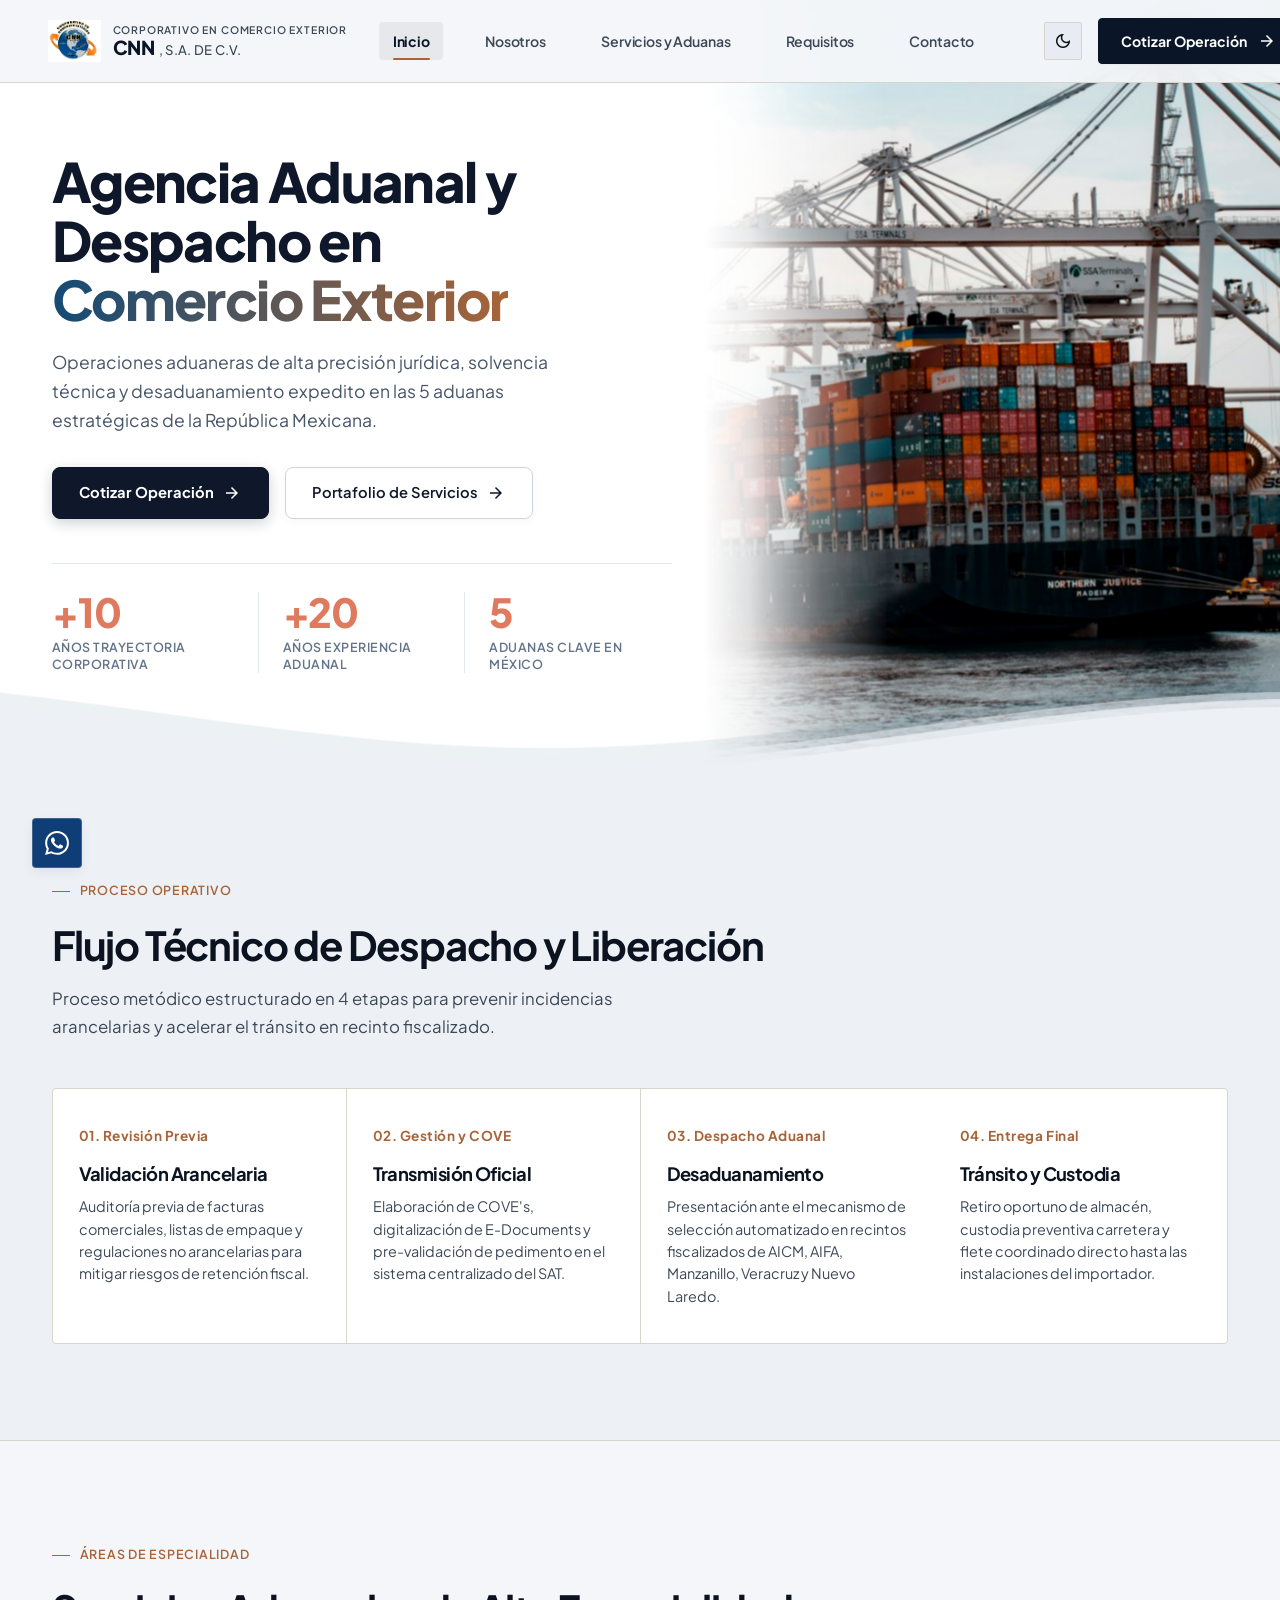
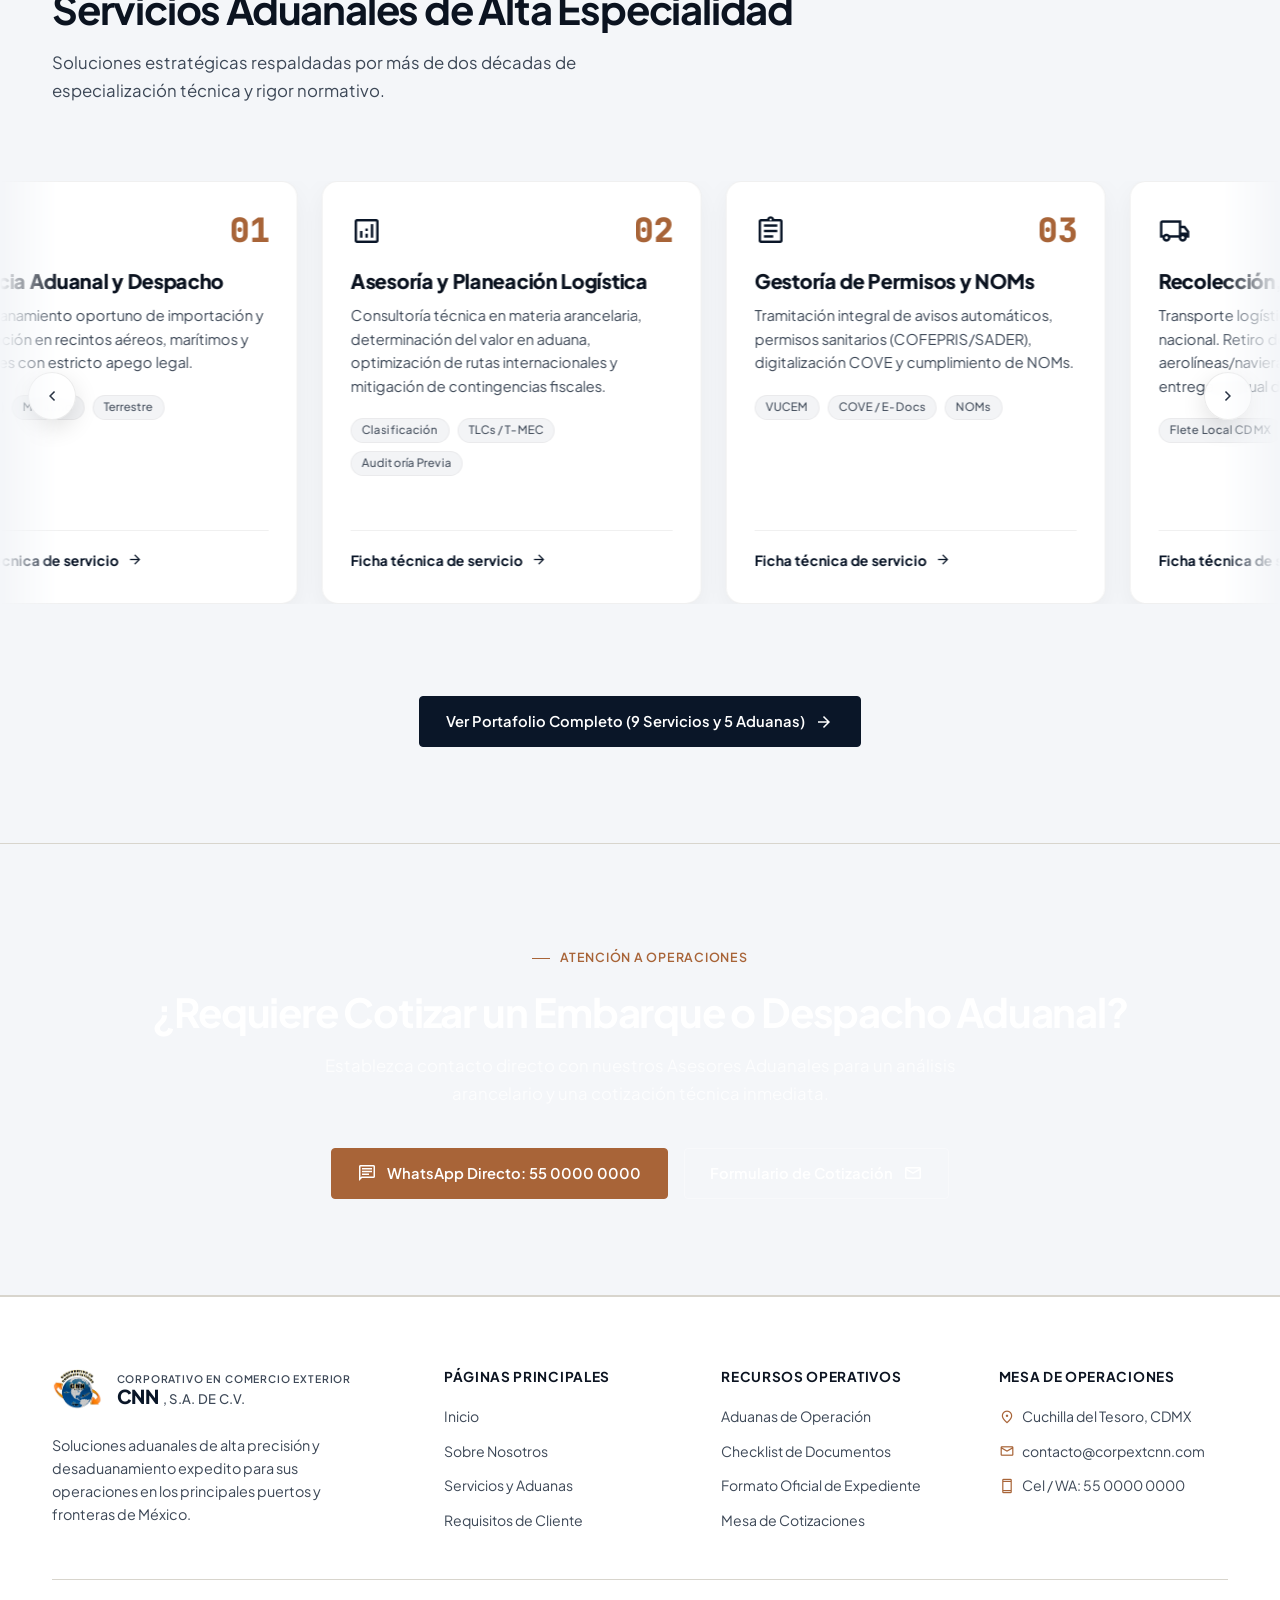
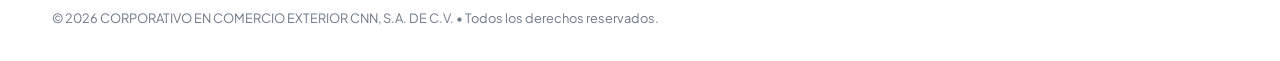
==== commit ed8725b1: "Refactorizar componentes visuales: Hero, slider de servicios, mapa estratégico y principios corporat" ====
--- a/index.html
+++ b/index.html
@@ -3,8 +3,8 @@
 <head>
   <meta charset="UTF-8">
   <meta name="viewport" content="width=device-width, initial-scale=1.0">
-  <title>Corporativo en Comercio Exterior CNN | Agencia Aduanal y Logística Internacional</title>
-  <meta name="description" content="Agencia Aduanal y Consultoría en Comercio Exterior CNN, S.A. de C.V. Servicios ágiles, seguros y expeditos en las principales aduanas de México.">
+  <title>CORPORATIVO EN COMERCIO EXTERIOR CNN, S.A. DE C.V. | Agencia Aduanal</title>
+  <meta name="description" content="CORPORATIVO EN COMERCIO EXTERIOR CNN, S.A. DE C.V. - Agencia Aduanal y Consultoría en Comercio Exterior. Despacho ágil, seguro y expedito en las 5 aduanas clave de México.">
   
   <script>(function(){const t=localStorage.getItem('cnn_theme')||'light';document.documentElement.setAttribute('data-theme',t);})();</script>
   <link rel="stylesheet" href="https://fonts.googleapis.com/css2?family=Material+Symbols+Outlined:opsz,wght,FILL,GRAD@20..48,100..700,0..1,-50..200" />
@@ -17,10 +17,13 @@
   <header class="header">
     <div class="container nav-container">
       <a href="index.html" class="logo">
-        <img src="assets/images/cnn_logo.png" alt="CNN Logo" class="logo-img">
+        <img src="assets/images/cnn_logo.png" alt="CORPORATIVO EN COMERCIO EXTERIOR CNN, S.A. DE C.V." class="logo-img">
         <div class="logo-text">
-          <span class="logo-title">CNN CORPORATIVO</span>
-          <span class="logo-subtitle">Comercio Exterior S.A. de C.V.</span>
+          <span class="logo-dept">CORPORATIVO EN COMERCIO EXTERIOR</span>
+          <div class="logo-brand-row">
+            <span class="logo-title">CNN</span>
+            <span class="logo-subtitle">, S.A. DE C.V.</span>
+          </div>
         </div>
       </a>
 
@@ -30,6 +33,10 @@
         <a href="servicios.html" class="nav-link">Servicios y Aduanas</a>
         <a href="requisitos.html" class="nav-link">Requisitos</a>
         <a href="contacto.html" class="nav-link">Contacto</a>
+        <a href="contacto.html" class="btn btn-primary nav-mobile-cta">
+          <span>Cotizar Operación</span>
+          <span class="material-symbols-outlined">arrow_forward</span>
+        </a>
       </nav>
 
       <div class="nav-actions">
@@ -53,19 +60,19 @@
   </a>
 
   <!-- HERO SECTION -->
-  <section class="hero-split">
-    <div class="container hero-grid">
-      <div class="reveal reveal-left">
-        <div class="section-tag">
-          REF. 2026 // AGENCIA ADUANAL & CONSULTORÍA
-        </div>
-        <h1 class="hero-title">
-          Agencia Aduanal y Despacho en <span class="editorial-serif">Comercio Exterior</span>
+  <section class="hero-split hero-oceanic">
+    <div class="hero-ambient-glow" aria-hidden="true"></div>
+    <div class="hero-concave-shadow" aria-hidden="true"></div>
+
+    <div class="container">
+      <div class="hero-text-col">
+        <h1 class="hero-title hero-stagger-1">
+          Agencia Aduanal y Despacho en <span class="hero-accent">Comercio Exterior</span>
         </h1>
-        <p class="hero-description">
-          Operaciones aduaneras de alta precisión jurídica, solvencia técnica y desaduanamiento expedito en los 5 nodos estratégicos de la República Mexicana.
+        <p class="hero-description hero-stagger-3">
+          Operaciones aduaneras de alta precisión jurídica, solvencia técnica y desaduanamiento expedito en las 5 aduanas estratégicas de la República Mexicana.
         </p>
-        <div class="hero-cta">
+        <div class="hero-cta hero-stagger-4">
           <a href="contacto.html" class="btn btn-primary">
             <span>Cotizar Operación</span>
             <span class="material-symbols-outlined">arrow_forward</span>
@@ -76,7 +83,7 @@
           </a>
         </div>
 
-        <div class="hero-stats-banner">
+        <div class="hero-stats-banner hero-stagger-5">
           <div class="stat-item">
             <h3>+<span class="counter" data-target="10">0</span></h3>
             <p>Años Trayectoria Corporativa</p>
@@ -91,19 +98,27 @@
           </div>
         </div>
       </div>
-
-      <div class="hero-visual reveal reveal-right delay-200">
-        <div class="hero-img-wrapper">
-          <img src="assets/images/logistics_hero.png" alt="Logística y Despacho Aduanal CNN">
-          <div class="hero-floating-pill">
-            <div>
-              <span class="pill-dot"></span>
-              <span>SYS.STATUS: OPERATIVIDAD ACTIVA // ADUANAS SAT</span>
-            </div>
-            <span class="material-symbols-outlined" style="font-size:16px; color:var(--accent-gold);">verified</span>
-          </div>
-        </div>
-      </div>
+    </div>
+
+    <div class="hero-visual">
+      <div class="hero-img-wrapper">
+        <img src="assets/images/hero_contenedores.jpg" onerror="this.onerror=null;this.src='https://images.unsplash.com/photo-1578575437130-527eed3abbec?auto=format&fit=crop&w=1400&q=85';" alt="Terminal Portuaria de Contenedores y Logística Internacional" loading="eager" width="1400" height="933">
+      </div>
+    </div>
+
+    <div class="hero-waves-container" aria-hidden="true">
+      <svg class="waves" xmlns="http://www.w3.org/2000/svg" xmlns:xlink="http://www.w3.org/1999/xlink"
+        viewBox="0 24 150 28" preserveAspectRatio="none" shape-rendering="auto">
+        <defs>
+          <path id="gentle-wave" d="M-160 44c30 0 58-18 88-18s 58 18 88 18 58-18 88-18 58 18 88 18 v44h-352z" />
+        </defs>
+        <g class="waves-parallax">
+          <use xlink:href="#gentle-wave" href="#gentle-wave" x="48" y="0" class="wave-layer-1" />
+          <use xlink:href="#gentle-wave" href="#gentle-wave" x="48" y="3" class="wave-layer-2" />
+          <use xlink:href="#gentle-wave" href="#gentle-wave" x="48" y="5" class="wave-layer-3" />
+          <use xlink:href="#gentle-wave" href="#gentle-wave" x="48" y="7" class="wave-layer-4" />
+        </g>
+      </svg>
     </div>
   </section>
 
@@ -112,7 +127,7 @@
     <div class="container">
       <div class="reveal reveal-up">
         <div class="section-tag">
-          METODOLOGÍA // CADENA DE DESADUANAMIENTO
+          Proceso Operativo
         </div>
         <h2 class="section-title">Flujo Técnico de Despacho y Liberación</h2>
         <p class="section-subtitle">
@@ -122,25 +137,25 @@
 
       <div class="timeline-steps">
         <div class="timeline-step reveal reveal-up delay-100">
-          <div class="step-num">01 // REVISIÓN PREVIA</div>
+          <div class="step-num">01. Revisión Previa</div>
           <h3 class="step-title">Validación Arancelaria</h3>
           <p class="step-desc">Auditoría previa de facturas comerciales, listas de empaque y regulaciones no arancelarias para mitigar riesgos de retención fiscal.</p>
         </div>
 
         <div class="timeline-step reveal reveal-up delay-200">
-          <div class="step-num">02 // VUCEM & COVE</div>
+          <div class="step-num">02. Gestión y COVE</div>
           <h3 class="step-title">Transmisión Oficial</h3>
           <p class="step-desc">Elaboración de COVE's, digitalización de E-Documents y pre-validación de pedimento en el sistema centralizado del SAT.</p>
         </div>
 
         <div class="timeline-step reveal reveal-up delay-300">
-          <div class="step-num">03 // MODULACIÓN SAT</div>
+          <div class="step-num">03. Despacho Aduanal</div>
           <h3 class="step-title">Desaduanamiento</h3>
           <p class="step-desc">Presentación ante el mecanismo de selección automatizado en recintos fiscalizados de AICM, AIFA, Manzanillo, Veracruz y Nuevo Laredo.</p>
         </div>
 
         <div class="timeline-step reveal reveal-up delay-400">
-          <div class="step-num">04 // ENTREGA EN PLANTA</div>
+          <div class="step-num">04. Entrega Final</div>
           <h3 class="step-title">Tránsito y Custodia</h3>
           <p class="step-desc">Retiro oportuno de almacén, custodia preventiva carretera y flete coordinado directo hasta las instalaciones del importador.</p>
         </div>
@@ -153,7 +168,7 @@
     <div class="container">
       <div class="reveal reveal-up">
         <div class="section-tag">
-          CAPACIDADES TÉCNICAS // PILARES DE SERVICIO
+          Áreas de Especialidad
         </div>
         <h2 class="section-title">Servicios Aduanales de Alta Especialidad</h2>
         <p class="section-subtitle">
@@ -161,71 +176,397 @@
         </p>
       </div>
 
-      <div class="service-list-matrix">
-        <div class="matrix-item reveal reveal-up delay-100">
-          <div>
-            <div class="matrix-header-row">
-              <div class="matrix-icon-wrapper">
-                <span class="material-symbols-outlined">domain</span>
-              </div>
-              <span class="matrix-index">01</span>
-            </div>
-            <h3>Agencia Aduanal y Despacho</h3>
-            <p>Desaduanamiento oportuno de importación y exportación en recintos aéreos, marítimos y terrestres con estricto apego legal.</p>
-            <div class="matrix-badges">
-              <span class="mini-badge">Aéreo</span>
-              <span class="mini-badge">Marítimo</span>
-              <span class="mini-badge">Terrestre</span>
-            </div>
-          </div>
-          <a href="servicios.html" class="matrix-link">
-            <span>Ficha técnica de servicio</span>
-            <span class="material-symbols-outlined">arrow_forward</span>
-          </a>
-        </div>
-
-        <div class="matrix-item reveal reveal-up delay-200">
-          <div>
-            <div class="matrix-header-row">
-              <div class="matrix-icon-wrapper">
-                <span class="material-symbols-outlined">assignment</span>
-              </div>
-              <span class="matrix-index">02</span>
-            </div>
-            <h3>Gestoría de Permisos y NOMs</h3>
-            <p>Tramitación integral de avisos automáticos, permisos sanitarios (COFEPRIS/SADER), digitalización COVE y cumplimiento de NOMs.</p>
-            <div class="matrix-badges">
-              <span class="mini-badge">VUCEM</span>
-              <span class="mini-badge">COVE / E-Docs</span>
-              <span class="mini-badge">NOMs</span>
-            </div>
-          </div>
-          <a href="servicios.html" class="matrix-link">
-            <span>Ficha técnica de servicio</span>
-            <span class="material-symbols-outlined">arrow_forward</span>
-          </a>
-        </div>
-
-        <div class="matrix-item reveal reveal-up delay-300">
-          <div>
-            <div class="matrix-header-row">
-              <div class="matrix-icon-wrapper">
-                <span class="material-symbols-outlined">local_shipping</span>
-              </div>
-              <span class="matrix-index">03</span>
-            </div>
-            <h3>Recolección, Fletes y Custodia</h3>
-            <p>Traslado logístico coordinado con monitoreo carretero, retiro en aerolíneas/navieras y resguardo preventivo de la carga.</p>
-            <div class="matrix-badges">
-              <span class="mini-badge">Fletes Locales</span>
-              <span class="mini-badge">Carretero</span>
-              <span class="mini-badge">Custodia</span>
-            </div>
-          </div>
-          <a href="servicios.html" class="matrix-link">
-            <span>Ficha técnica de servicio</span>
-            <span class="material-symbols-outlined">arrow_forward</span>
-          </a>
+      <div class="services-slider-container">
+        <!-- Flechas flotantes de navegación -->
+        <button class="slider-arrow slider-arrow-prev" aria-label="Servicio anterior">
+          <span class="material-symbols-outlined">chevron_left</span>
+        </button>
+        <button class="slider-arrow slider-arrow-next" aria-label="Siguiente servicio">
+          <span class="material-symbols-outlined">chevron_right</span>
+        </button>
+
+        <div class="services-slider-viewport">
+          <div class="infinite-services-track" id="homeServicesTrack">
+            <!-- SET 1: 9 Soluciones Originales -->
+            <!-- Servicio 01 -->
+            <article class="service-card infinite-card">
+              <div>
+                <div class="service-card-top">
+                  <span class="material-symbols-outlined service-lead-icon">domain</span>
+                  <span class="service-card-number">01</span>
+                </div>
+                <h3 class="service-card-title">Agencia Aduanal y Despacho</h3>
+                <p class="service-card-desc">Desaduanamiento oportuno de importación y exportación en recintos aéreos, marítimos y terrestres con estricto apego legal.</p>
+                <div class="service-badges">
+                  <span class="service-chip">Aéreo</span>
+                  <span class="service-chip">Marítimo</span>
+                  <span class="service-chip">Terrestre</span>
+                </div>
+              </div>
+              <a href="servicios.html" class="service-link">
+                <span>Ficha técnica de servicio</span>
+                <span class="material-symbols-outlined">arrow_forward</span>
+              </a>
+            </article>
+
+            <!-- Servicio 02 -->
+            <article class="service-card infinite-card">
+              <div>
+                <div class="service-card-top">
+                  <span class="material-symbols-outlined service-lead-icon">analytics</span>
+                  <span class="service-card-number">02</span>
+                </div>
+                <h3 class="service-card-title">Asesoría y Planeación Logística</h3>
+                <p class="service-card-desc">Consultoría técnica en materia arancelaria, determinación del valor en aduana, optimización de rutas internacionales y mitigación de contingencias fiscales.</p>
+                <div class="service-badges">
+                  <span class="service-chip">Clasificación</span>
+                  <span class="service-chip">TLCs / T-MEC</span>
+                  <span class="service-chip">Auditoría Previa</span>
+                </div>
+              </div>
+              <a href="servicios.html" class="service-link">
+                <span>Ficha técnica de servicio</span>
+                <span class="material-symbols-outlined">arrow_forward</span>
+              </a>
+            </article>
+
+            <!-- Servicio 03 -->
+            <article class="service-card infinite-card">
+              <div>
+                <div class="service-card-top">
+                  <span class="material-symbols-outlined service-lead-icon">assignment</span>
+                  <span class="service-card-number">03</span>
+                </div>
+                <h3 class="service-card-title">Gestoría de Permisos y NOMs</h3>
+                <p class="service-card-desc">Tramitación integral de avisos automáticos, permisos sanitarios (COFEPRIS/SADER), digitalización COVE y cumplimiento de NOMs.</p>
+                <div class="service-badges">
+                  <span class="service-chip">VUCEM</span>
+                  <span class="service-chip">COVE / E-Docs</span>
+                  <span class="service-chip">NOMs</span>
+                </div>
+              </div>
+              <a href="servicios.html" class="service-link">
+                <span>Ficha técnica de servicio</span>
+                <span class="material-symbols-outlined">arrow_forward</span>
+              </a>
+            </article>
+
+            <!-- Servicio 04 -->
+            <article class="service-card infinite-card">
+              <div>
+                <div class="service-card-top">
+                  <span class="material-symbols-outlined service-lead-icon">local_shipping</span>
+                  <span class="service-card-number">04</span>
+                </div>
+                <h3 class="service-card-title">Recolección, Fletes y Entrega</h3>
+                <p class="service-card-desc">Transporte logístico coordinado local y nacional. Retiro de guías en aerolíneas/navieras, maniobras en recinto y entrega puntual de carga en destino.</p>
+                <div class="service-badges">
+                  <span class="service-chip">Flete Local CDMX</span>
+                  <span class="service-chip">Carretero</span>
+                  <span class="service-chip">Custodia</span>
+                </div>
+              </div>
+              <a href="servicios.html" class="service-link">
+                <span>Ficha técnica de servicio</span>
+                <span class="material-symbols-outlined">arrow_forward</span>
+              </a>
+            </article>
+
+            <!-- Servicio 05 -->
+            <article class="service-card infinite-card">
+              <div>
+                <div class="service-card-top">
+                  <span class="material-symbols-outlined service-lead-icon">security</span>
+                  <span class="service-card-number">05</span>
+                </div>
+                <h3 class="service-card-title">Custodia y Resguardo de Mercancía</h3>
+                <p class="service-card-desc">Custodia preventiva armada y monitoreo satelital GPS en tiempo real para salvaguardar la integridad de embarques críticos durante el trayecto.</p>
+                <div class="service-badges">
+                  <span class="service-chip">Custodia Armada</span>
+                  <span class="service-chip">Monitoreo GPS</span>
+                  <span class="service-chip">Alto Valor</span>
+                </div>
+              </div>
+              <a href="servicios.html" class="service-link">
+                <span>Ficha técnica de servicio</span>
+                <span class="material-symbols-outlined">arrow_forward</span>
+              </a>
+            </article>
+
+            <!-- Servicio 06 -->
+            <article class="service-card infinite-card">
+              <div>
+                <div class="service-card-top">
+                  <span class="material-symbols-outlined service-lead-icon">sell</span>
+                  <span class="service-card-number">06</span>
+                </div>
+                <h3 class="service-card-title">Etiquetado Fiscal en Recinto</h3>
+                <p class="service-card-desc">Acondicionado, marbeteado y verificación de etiquetas en almacén de depósito fiscal autorizado, garantizando cumplimiento de NOM antes del despacho.</p>
+                <div class="service-badges">
+                  <span class="service-chip">Depósito Fiscal</span>
+                  <span class="service-chip">Unidad UVA</span>
+                  <span class="service-chip">Marbetes</span>
+                </div>
+              </div>
+              <a href="servicios.html" class="service-link">
+                <span>Ficha técnica de servicio</span>
+                <span class="material-symbols-outlined">arrow_forward</span>
+              </a>
+            </article>
+
+            <!-- Servicio 07 -->
+            <article class="service-card infinite-card">
+              <div>
+                <div class="service-card-top">
+                  <span class="material-symbols-outlined service-lead-icon">inventory_2</span>
+                  <span class="service-card-number">07</span>
+                </div>
+                <h3 class="service-card-title">Consolidación y Desconsolidación</h3>
+                <p class="service-card-desc">Recepción y desconsolidación de contenedores y carga fraccionada (LCL / LTL), optimizando tarifas de flete y coordinando entregas programadas.</p>
+                <div class="service-badges">
+                  <span class="service-chip">LCL / LTL</span>
+                  <span class="service-chip">FCL Contenedor</span>
+                  <span class="service-chip">Cross-Dock</span>
+                </div>
+              </div>
+              <a href="servicios.html" class="service-link">
+                <span>Ficha técnica de servicio</span>
+                <span class="material-symbols-outlined">arrow_forward</span>
+              </a>
+            </article>
+
+            <!-- Servicio 08 -->
+            <article class="service-card infinite-card">
+              <div>
+                <div class="service-card-top">
+                  <span class="material-symbols-outlined service-lead-icon">balance</span>
+                  <span class="service-card-number">08</span>
+                </div>
+                <h3 class="service-card-title">Asesoría Legal y Defensa Aduanera</h3>
+                <p class="service-card-desc">Respaldo jurídico en materia aduanera: atención a actas de reconocimiento, procedimientos PAMA, rectificaciones de pedimento y consultas al SAT.</p>
+                <div class="service-badges">
+                  <span class="service-chip">Atención PAMA</span>
+                  <span class="service-chip">Rectificaciones</span>
+                  <span class="service-chip">Defensa Fiscal</span>
+                </div>
+              </div>
+              <a href="servicios.html" class="service-link">
+                <span>Ficha técnica de servicio</span>
+                <span class="material-symbols-outlined">arrow_forward</span>
+              </a>
+            </article>
+
+            <!-- Servicio 09 -->
+            <article class="service-card infinite-card">
+              <div>
+                <div class="service-card-top">
+                  <span class="material-symbols-outlined service-lead-icon">science</span>
+                  <span class="service-card-number">09</span>
+                </div>
+                <h3 class="service-card-title">Mercancías Reguladas y Especiales</h3>
+                <p class="service-card-desc">Despacho especializado de mercancías con padrón sectorial: sustancias químicas, perecederos con cadena de frío, farmacéuticos y autopartes.</p>
+                <div class="service-badges">
+                  <span class="service-chip">Padrón Sectorial</span>
+                  <span class="service-chip">Cadena Fría</span>
+                  <span class="service-chip">Químicos</span>
+                </div>
+              </div>
+              <a href="servicios.html" class="service-link">
+                <span>Ficha técnica de servicio</span>
+                <span class="material-symbols-outlined">arrow_forward</span>
+              </a>
+            </article>
+
+            <!-- SET 2: Duplicado para Marquee Infinito Continuo -->
+            <!-- Servicio 01 Duplicado -->
+            <article class="service-card infinite-card" aria-hidden="true">
+              <div>
+                <div class="service-card-top">
+                  <span class="material-symbols-outlined service-lead-icon">domain</span>
+                  <span class="service-card-number">01</span>
+                </div>
+                <h3 class="service-card-title">Agencia Aduanal y Despacho</h3>
+                <p class="service-card-desc">Desaduanamiento oportuno de importación y exportación en recintos aéreos, marítimos y terrestres con estricto apego legal.</p>
+                <div class="service-badges">
+                  <span class="service-chip">Aéreo</span>
+                  <span class="service-chip">Marítimo</span>
+                  <span class="service-chip">Terrestre</span>
+                </div>
+              </div>
+              <a href="servicios.html" class="service-link" tabindex="-1">
+                <span>Ficha técnica de servicio</span>
+                <span class="material-symbols-outlined">arrow_forward</span>
+              </a>
+            </article>
+
+            <!-- Servicio 02 Duplicado -->
+            <article class="service-card infinite-card" aria-hidden="true">
+              <div>
+                <div class="service-card-top">
+                  <span class="material-symbols-outlined service-lead-icon">analytics</span>
+                  <span class="service-card-number">02</span>
+                </div>
+                <h3 class="service-card-title">Asesoría y Planeación Logística</h3>
+                <p class="service-card-desc">Consultoría técnica en materia arancelaria, determinación del valor en aduana, optimización de rutas internacionales y mitigación de contingencias fiscales.</p>
+                <div class="service-badges">
+                  <span class="service-chip">Clasificación</span>
+                  <span class="service-chip">TLCs / T-MEC</span>
+                  <span class="service-chip">Auditoría Previa</span>
+                </div>
+              </div>
+              <a href="servicios.html" class="service-link" tabindex="-1">
+                <span>Ficha técnica de servicio</span>
+                <span class="material-symbols-outlined">arrow_forward</span>
+              </a>
+            </article>
+
+            <!-- Servicio 03 Duplicado -->
+            <article class="service-card infinite-card" aria-hidden="true">
+              <div>
+                <div class="service-card-top">
+                  <span class="material-symbols-outlined service-lead-icon">assignment</span>
+                  <span class="service-card-number">03</span>
+                </div>
+                <h3 class="service-card-title">Gestoría de Permisos y NOMs</h3>
+                <p class="service-card-desc">Tramitación integral de avisos automáticos, permisos sanitarios (COFEPRIS/SADER), digitalización COVE y cumplimiento de NOMs.</p>
+                <div class="service-badges">
+                  <span class="service-chip">VUCEM</span>
+                  <span class="service-chip">COVE / E-Docs</span>
+                  <span class="service-chip">NOMs</span>
+                </div>
+              </div>
+              <a href="servicios.html" class="service-link" tabindex="-1">
+                <span>Ficha técnica de servicio</span>
+                <span class="material-symbols-outlined">arrow_forward</span>
+              </a>
+            </article>
+
+            <!-- Servicio 04 Duplicado -->
+            <article class="service-card infinite-card" aria-hidden="true">
+              <div>
+                <div class="service-card-top">
+                  <span class="material-symbols-outlined service-lead-icon">local_shipping</span>
+                  <span class="service-card-number">04</span>
+                </div>
+                <h3 class="service-card-title">Recolección, Fletes y Entrega</h3>
+                <p class="service-card-desc">Transporte logístico coordinado local y nacional. Retiro de guías en aerolíneas/navieras, maniobras en recinto y entrega puntual de carga en destino.</p>
+                <div class="service-badges">
+                  <span class="service-chip">Flete Local CDMX</span>
+                  <span class="service-chip">Carretero</span>
+                  <span class="service-chip">Custodia</span>
+                </div>
+              </div>
+              <a href="servicios.html" class="service-link" tabindex="-1">
+                <span>Ficha técnica de servicio</span>
+                <span class="material-symbols-outlined">arrow_forward</span>
+              </a>
+            </article>
+
+            <!-- Servicio 05 Duplicado -->
+            <article class="service-card infinite-card" aria-hidden="true">
+              <div>
+                <div class="service-card-top">
+                  <span class="material-symbols-outlined service-lead-icon">security</span>
+                  <span class="service-card-number">05</span>
+                </div>
+                <h3 class="service-card-title">Custodia y Resguardo de Mercancía</h3>
+                <p class="service-card-desc">Custodia preventiva armada y monitoreo satelital GPS en tiempo real para salvaguardar la integridad de embarques críticos durante el trayecto.</p>
+                <div class="service-badges">
+                  <span class="service-chip">Custodia Armada</span>
+                  <span class="service-chip">Monitoreo GPS</span>
+                  <span class="service-chip">Alto Valor</span>
+                </div>
+              </div>
+              <a href="servicios.html" class="service-link" tabindex="-1">
+                <span>Ficha técnica de servicio</span>
+                <span class="material-symbols-outlined">arrow_forward</span>
+              </a>
+            </article>
+
+            <!-- Servicio 06 Duplicado -->
+            <article class="service-card infinite-card" aria-hidden="true">
+              <div>
+                <div class="service-card-top">
+                  <span class="material-symbols-outlined service-lead-icon">sell</span>
+                  <span class="service-card-number">06</span>
+                </div>
+                <h3 class="service-card-title">Etiquetado Fiscal en Recinto</h3>
+                <p class="service-card-desc">Acondicionado, marbeteado y verificación de etiquetas en almacén de depósito fiscal autorizado, garantizando cumplimiento de NOM antes del despacho.</p>
+                <div class="service-badges">
+                  <span class="service-chip">Depósito Fiscal</span>
+                  <span class="service-chip">Unidad UVA</span>
+                  <span class="service-chip">Marbetes</span>
+                </div>
+              </div>
+              <a href="servicios.html" class="service-link" tabindex="-1">
+                <span>Ficha técnica de servicio</span>
+                <span class="material-symbols-outlined">arrow_forward</span>
+              </a>
+            </article>
+
+            <!-- Servicio 07 Duplicado -->
+            <article class="service-card infinite-card" aria-hidden="true">
+              <div>
+                <div class="service-card-top">
+                  <span class="material-symbols-outlined service-lead-icon">inventory_2</span>
+                  <span class="service-card-number">07</span>
+                </div>
+                <h3 class="service-card-title">Consolidación y Desconsolidación</h3>
+                <p class="service-card-desc">Recepción y desconsolidación de contenedores y carga fraccionada (LCL / LTL), optimizando tarifas de flete y coordinando entregas programadas.</p>
+                <div class="service-badges">
+                  <span class="service-chip">LCL / LTL</span>
+                  <span class="service-chip">FCL Contenedor</span>
+                  <span class="service-chip">Cross-Dock</span>
+                </div>
+              </div>
+              <a href="servicios.html" class="service-link" tabindex="-1">
+                <span>Ficha técnica de servicio</span>
+                <span class="material-symbols-outlined">arrow_forward</span>
+              </a>
+            </article>
+
+            <!-- Servicio 08 Duplicado -->
+            <article class="service-card infinite-card" aria-hidden="true">
+              <div>
+                <div class="service-card-top">
+                  <span class="material-symbols-outlined service-lead-icon">balance</span>
+                  <span class="service-card-number">08</span>
+                </div>
+                <h3 class="service-card-title">Asesoría Legal y Defensa Aduanera</h3>
+                <p class="service-card-desc">Respaldo jurídico en materia aduanera: atención a actas de reconocimiento, procedimientos PAMA, rectificaciones de pedimento y consultas al SAT.</p>
+                <div class="service-badges">
+                  <span class="service-chip">Atención PAMA</span>
+                  <span class="service-chip">Rectificaciones</span>
+                  <span class="service-chip">Defensa Fiscal</span>
+                </div>
+              </div>
+              <a href="servicios.html" class="service-link" tabindex="-1">
+                <span>Ficha técnica de servicio</span>
+                <span class="material-symbols-outlined">arrow_forward</span>
+              </a>
+            </article>
+
+            <!-- Servicio 09 Duplicado -->
+            <article class="service-card infinite-card" aria-hidden="true">
+              <div>
+                <div class="service-card-top">
+                  <span class="material-symbols-outlined service-lead-icon">science</span>
+                  <span class="service-card-number">09</span>
+                </div>
+                <h3 class="service-card-title">Mercancías Reguladas y Especiales</h3>
+                <p class="service-card-desc">Despacho especializado de mercancías con padrón sectorial: sustancias químicas, perecederos con cadena de frío, farmacéuticos y autopartes.</p>
+                <div class="service-badges">
+                  <span class="service-chip">Padrón Sectorial</span>
+                  <span class="service-chip">Cadena Fría</span>
+                  <span class="service-chip">Químicos</span>
+                </div>
+              </div>
+              <a href="servicios.html" class="service-link" tabindex="-1">
+                <span>Ficha técnica de servicio</span>
+                <span class="material-symbols-outlined">arrow_forward</span>
+              </a>
+            </article>
+          </div>
         </div>
       </div>
 
@@ -239,10 +580,10 @@
   </section>
 
   <!-- CALL TO ACTION BANNER -->
-  <section class="section" style="background-color: var(--primary-deep); color:#ffffff; border-top:1px solid var(--border-color); border-bottom:1px solid var(--border-color);">
+  <section class="section cta-banner-parallax">
     <div class="container" style="text-align:center;">
       <div class="section-tag" style="justify-content:center; color:var(--accent-gold); margin-bottom:1.25rem;">
-        ATENCIÓN CORPORATIVA // MESA DE OPERACIONES
+        Atención a Operaciones
       </div>
       <h2 style="font-size:clamp(1.9rem, 3.4vw, 2.5rem); color:#ffffff; margin-bottom:1rem; font-weight:700; letter-spacing:-0.03em;">
         ¿Requiere Cotizar un Embarque o Despacho Aduanal?
@@ -255,7 +596,7 @@
           <span class="material-symbols-outlined">chat</span>
           <span>WhatsApp Directo: 55 0000 0000</span>
         </a>
-        <a href="contacto.html" class="btn btn-outline" style="color:#ffffff; border-color:rgba(255,255,255,0.25);">
+        <a href="contacto.html" class="btn btn-outline btn-outline-invert">
           <span>Formulario de Cotización</span>
           <span class="material-symbols-outlined">mail</span>
         </a>
@@ -268,13 +609,16 @@
     <div class="container">
       <div class="footer-grid">
         <div class="footer-col">
-          <div class="logo">
-            <img src="assets/images/cnn_logo.png" alt="CNN Logo" class="logo-img">
+          <a href="index.html" class="logo">
+            <img src="assets/images/cnn_logo.png" alt="CORPORATIVO EN COMERCIO EXTERIOR CNN, S.A. DE C.V." class="logo-img">
             <div class="logo-text">
-              <span class="logo-title">CNN CORPORATIVO</span>
-              <span class="logo-subtitle">Comercio Exterior S.A. de C.V.</span>
+              <span class="logo-dept">CORPORATIVO EN COMERCIO EXTERIOR</span>
+              <div class="logo-brand-row">
+                <span class="logo-title">CNN</span>
+                <span class="logo-subtitle">, S.A. DE C.V.</span>
+              </div>
             </div>
-          </div>
+          </a>
           <p>Soluciones aduanales de alta precisión y desaduanamiento expedito para sus operaciones en los principales puertos y fronteras de México.</p>
         </div>
 
@@ -291,7 +635,7 @@
         <div class="footer-col">
           <h4 class="footer-title">Recursos Operativos</h4>
           <div class="footer-links">
-            <a href="servicios.html">Aduanas y Nodos de Despacho</a>
+            <a href="servicios.html">Aduanas de Operación</a>
             <a href="requisitos.html">Checklist de Documentos</a>
             <a href="requisitos.html">Formato Oficial de Expediente</a>
             <a href="contacto.html">Mesa de Cotizaciones</a>
@@ -310,10 +654,6 @@
 
       <div class="footer-bottom">
         <div>© <span id="year">2026</span> CORPORATIVO EN COMERCIO EXTERIOR CNN, S.A. DE C.V. • Todos los derechos reservados.</div>
-        <div style="display:flex; align-items:center; gap:0.4rem;">
-          <span class="material-symbols-outlined" style="font-size:14px; color:var(--accent-gold);">verified</span>
-          <span>Alojado y optimizado en <strong>GitHub Pages</strong></span>
-        </div>
       </div>
     </div>
   </footer>
--- a/styles.css
+++ b/styles.css
@@ -3,7 +3,7 @@
    Design System: Architectural Supply Chain / Editorial Swiss Grid
    ========================================================================== */
 
-@import url('https://fonts.googleapis.com/css2?family=Instrument+Serif:ital@1&family=JetBrains+Mono:wght@400;500;600;700&family=Plus+Jakarta+Sans:ital,wght@0,400;0,500;0,600;0,700;0,800;1,400&display=swap');
+@import url('https://fonts.googleapis.com/css2?family=Outfit:wght@600;700;800;900&family=Instrument+Serif:ital@1&family=JetBrains+Mono:wght@400;500;600;700&family=Plus+Jakarta+Sans:ital,wght@0,400;0,500;0,600;0,700;0,800;1,400&display=swap');
 @import url('https://fonts.googleapis.com/css2?family=Material+Symbols+Outlined:opsz,wght,FILL,GRAD@20..48,100..700,0..1,-50..200');
 
 /* --------------------------------------------------------------------------
@@ -15,24 +15,24 @@
   --primary-deep: #060E1A;
   --primary-blue: #0F2A4A;
   
-  --accent-cyan: #0F3D75;          /* Cobalt Marine Blue institucional */
+  --accent-cyan: #144B75;          /* Azul Cobalto Marino */
   --accent-cyan-light: #EBF1F8;
-  --accent-cyan-hover: #164E94;
+  --accent-cyan-hover: #1D5B8C;
   --accent-cyan-border: #C2D5EA;
 
-  --accent-gold: #9E7822;          /* Bronce / Oro viejo arquitectónico */
-  --accent-gold-dark: #7A5B14;
-  --accent-gold-light: #F7F3E9;
-  --accent-gold-border: #DECFA8;
-
-  /* Surfaces - Technical Warm Paper */
-  --bg-primary: #F6F5F2;
+  --accent-gold: #A86438;          /* Bronce / Terracota industrial */
+  --accent-gold-dark: #8A4E27;
+  --accent-gold-light: #F7EFE9;
+  --accent-gold-border: #E5CDBF;
+
+  /* Surfaces - Technical Cold Mist Paper */
+  --bg-primary: #F4F6F9;
   --bg-secondary: #FFFFFF;
-  --bg-tertiary: #EAE8E1;
-  --bg-subtle: #EFECE6;
-  --bg-canvas: #E4E1D8;
+  --bg-tertiary: #E8ECF2;
+  --bg-subtle: #EDF1F6;
+  --bg-canvas: #E1E6EE;
   
-  --bg-glass: rgba(246, 245, 242, 0.94);
+  --bg-glass: rgba(244, 246, 249, 0.94);
   --bg-glass-card: rgba(255, 255, 255, 0.98);
   --bg-dark-card: #081220;
 
@@ -129,6 +129,8 @@
   font-size: 16px;
   -webkit-font-smoothing: antialiased;
   -moz-osx-font-smoothing: grayscale;
+  overflow-x: hidden;
+  width: 100%;
 }
 
 body {
@@ -137,6 +139,8 @@
   color: var(--text-main);
   line-height: 1.6;
   overflow-x: hidden;
+  width: 100%;
+  position: relative;
   transition: background-color var(--transition-normal), color var(--transition-normal);
 }
 
@@ -254,10 +258,11 @@
   display: flex;
   align-items: center;
   gap: 0.6rem;
-  font-family: 'JetBrains Mono', monospace;
-  font-size: 0.75rem;
+  font-family: 'Plus Jakarta Sans', sans-serif;
+  font-size: 0.78rem;
+  font-weight: 500;
   text-transform: uppercase;
-  letter-spacing: 0.08em;
+  letter-spacing: 0.06em;
   color: rgba(255, 255, 255, 0.5);
   margin-bottom: 1.25rem;
 }
@@ -270,16 +275,16 @@
   color: var(--accent-gold);
 }
 
-/* Rediseño .section-tag: Indicador Técnico Editorial Swiss */
+/* Rediseño .section-tag: Tipografía Plus Jakarta Sans y línea fina horizontal */
 .section-tag {
   display: inline-flex;
   align-items: center;
-  gap: 0.65rem;
-  font-family: 'JetBrains Mono', monospace;
-  font-size: 0.75rem;
+  gap: 0.6rem;
+  font-family: 'Plus Jakarta Sans', sans-serif;
+  font-size: 0.78rem;
   font-weight: 600;
   text-transform: uppercase;
-  letter-spacing: 0.1em;
+  letter-spacing: 0.06em;
   color: var(--accent-gold);
   margin-bottom: 1.25rem;
   background: none;
@@ -290,11 +295,23 @@
 
 .section-tag::before {
   content: '';
-  width: 6px;
-  height: 6px;
+  width: 18px;
+  height: 1.5px;
   background-color: var(--accent-gold);
   display: inline-block;
   flex-shrink: 0;
+}
+
+.section-hero-header .section-tag,
+section[style*="var(--primary-deep)"] .section-tag,
+.contact-info-card .section-tag {
+  color: rgba(255, 255, 255, 0.85);
+}
+
+.section-hero-header .section-tag::before,
+section[style*="var(--primary-deep)"] .section-tag::before,
+.contact-info-card .section-tag::before {
+  background-color: var(--accent-gold);
 }
 
 .section-title {
@@ -388,6 +405,28 @@
   border-color: var(--primary-navy);
   color: var(--primary-navy);
   transform: translateY(-1px);
+}
+
+/* Inverted Outline Button (for dark background banners) */
+.btn-outline-invert,
+.cta-banner-parallax .btn-outline {
+  background-color: transparent;
+  color: #ffffff;
+  border-color: rgba(255, 255, 255, 0.35);
+}
+
+.btn-outline-invert:hover,
+.cta-banner-parallax .btn-outline:hover {
+  background-color: #ffffff;
+  border-color: #ffffff;
+  color: var(--primary-navy) !important;
+  transform: translateY(-1px);
+  box-shadow: var(--shadow-sm);
+}
+
+.btn-outline-invert:hover .material-symbols-outlined,
+.cta-banner-parallax .btn-outline:hover .material-symbols-outlined {
+  color: var(--primary-navy) !important;
 }
 
 [data-theme="dark"] .btn-primary {
@@ -442,63 +481,137 @@
   transition: background-color var(--transition-normal);
 }
 
+.scroll-progress-bar {
+  position: absolute;
+  bottom: 0;
+  left: 0;
+  height: 2px;
+  width: 0%;
+  background: var(--accent-gold);
+  transition: width 0.08s ease-out;
+  z-index: 1001;
+  pointer-events: none;
+}
+
 .header.scrolled {
   box-shadow: var(--shadow-sm);
   border-bottom-color: var(--border-dark);
 }
 
+.header .container.nav-container,
 .nav-container {
+  width: 100%;
+  max-width: 100% !important;
+  margin: 0 !important;
+  padding: 0 3rem;
+  height: 82px;
   display: flex;
   align-items: center;
   justify-content: space-between;
-  height: 76px;
+  gap: 2rem;
 }
 
 .logo {
-  display: flex;
-  align-items: center;
-  gap: 0.85rem;
+  display: inline-flex;
+  align-items: center;
+  gap: 12px;
   text-decoration: none;
+  flex-shrink: 0;
+  transition: opacity var(--transition-fast);
+}
+
+.logo:hover {
+  opacity: 0.92;
 }
 
 .logo-img {
-  height: 44px;
+  max-height: 42px;
+  height: 42px;
   width: auto;
   object-fit: contain;
-  border-radius: var(--radius-xs);
-  background: #ffffff;
-  padding: 3px 5px;
-  border: 1px solid var(--border-color);
+  background: transparent !important;
+  border: none !important;
+  padding: 0 !important;
+  box-shadow: none !important;
+  border-radius: 0 !important;
+  transition: transform var(--transition-fast);
+}
+
+.logo:hover .logo-img {
+  transform: scale(1.02);
 }
 
 .logo-text {
   display: flex;
   flex-direction: column;
+  justify-content: center;
+  line-height: 1.2;
+}
+
+.logo-dept {
+  font-family: 'Plus Jakarta Sans', sans-serif;
+  font-size: 0.65rem;
+  font-weight: 600;
+  letter-spacing: 0.08em;
+  text-transform: uppercase;
+  color: var(--text-muted);
+  line-height: 1.15;
+  margin-bottom: 2px;
+  white-space: nowrap;
+}
+
+[data-theme="dark"] .logo-dept {
+  color: #94A3B8;
+}
+
+.logo-brand-row {
+  display: flex;
+  align-items: baseline;
+  gap: 0.25rem;
+  white-space: nowrap;
 }
 
 .logo-title {
   font-family: 'Plus Jakarta Sans', sans-serif;
-  font-size: 1.1rem;
+  font-size: 1.2rem;
   font-weight: 800;
-  color: var(--text-main);
-  line-height: 1.1;
-  letter-spacing: -0.02em;
+  color: var(--primary-navy);
+  line-height: 1;
+  letter-spacing: -0.01em;
+}
+
+[data-theme="dark"] .logo-title {
+  color: #ECEFF4;
 }
 
 .logo-subtitle {
-  font-family: 'JetBrains Mono', monospace;
-  font-size: 0.65rem;
-  color: var(--accent-gold);
-  font-weight: 600;
-  letter-spacing: 0.06em;
+  font-family: 'Plus Jakarta Sans', sans-serif;
+  font-size: 0.82rem;
+  font-weight: 500;
+  color: var(--text-muted);
+  letter-spacing: 0.02em;
   text-transform: uppercase;
-  margin-top: 2px;
+  background: transparent !important;
+  border: none !important;
+  padding: 0 !important;
+  border-radius: 0 !important;
+  box-shadow: none !important;
+  line-height: 1;
+}
+
+[data-theme="dark"] .logo-subtitle {
+  color: #94A3B8;
+  background: transparent !important;
+  border: none !important;
 }
 
 .nav-menu {
   display: flex;
   align-items: center;
-  gap: 1.5rem;
+  justify-content: flex-end;
+  gap: 1.75rem;
+  margin-left: auto;
+  flex: 1;
 }
 
 .nav-link {
@@ -507,38 +620,63 @@
   font-weight: 600;
   color: var(--text-muted);
   position: relative;
-  padding: 0.4rem 0;
-  transition: color var(--transition-fast);
-}
-
-.nav-link:hover, .nav-link.active {
+  padding: 0.5rem 0.85rem;
+  border-radius: 4px;
+  transition: all var(--transition-fast);
+  white-space: nowrap;
+  letter-spacing: -0.01em;
+}
+
+.nav-link:hover {
   color: var(--primary-navy);
-}
-
-[data-theme="dark"] .nav-link:hover,
-[data-theme="dark"] .nav-link.active {
-  color: #ffffff;
-}
-
-.nav-link::after {
+  background-color: rgba(10, 22, 40, 0.04);
+}
+
+.nav-link.active {
+  color: var(--primary-navy);
+  font-weight: 700;
+  background-color: rgba(10, 22, 40, 0.06);
+}
+
+.nav-link.active::after {
   content: '';
   position: absolute;
   bottom: 0;
-  left: 0;
-  width: 0%;
+  left: 0.85rem;
+  right: 0.85rem;
   height: 2px;
   background-color: var(--accent-gold);
-  transition: width var(--transition-fast);
-}
-
-.nav-link:hover::after, .nav-link.active::after {
-  width: 100%;
+  border-radius: 2px;
+}
+
+[data-theme="dark"] .nav-link {
+  color: #94A3B8;
+}
+
+[data-theme="dark"] .nav-link:hover {
+  color: #ffffff;
+  background-color: rgba(255, 255, 255, 0.06);
+}
+
+[data-theme="dark"] .nav-link.active {
+  color: #ffffff;
+  background-color: rgba(255, 255, 255, 0.09);
 }
 
 .nav-actions {
   display: flex;
   align-items: center;
-  gap: 0.85rem;
+  gap: 1rem;
+  margin-left: 1.5rem;
+  flex-shrink: 0;
+}
+
+.nav-actions .btn-primary {
+  padding: 0.7rem 1.4rem;
+  font-size: 0.88rem;
+  font-weight: 700;
+  border-radius: 4px;
+  box-shadow: var(--shadow-xs);
 }
 
 .theme-toggle {
@@ -562,12 +700,39 @@
 
 .mobile-nav-toggle {
   display: none;
-  background: none;
+  background: transparent;
   border: 1px solid var(--border-color);
-  padding: 0.35rem;
-  border-radius: var(--radius-xs);
-  color: var(--text-main);
+  width: 40px;
+  height: 40px;
+  border-radius: 6px;
+  color: var(--primary-navy);
   cursor: pointer;
+  align-items: center;
+  justify-content: center;
+  transition: all var(--transition-fast);
+  padding: 0;
+  flex-shrink: 0;
+}
+
+[data-theme="dark"] .mobile-nav-toggle {
+  color: #ECEFF4;
+  border-color: rgba(255, 255, 255, 0.15);
+}
+
+.mobile-nav-toggle:hover {
+  border-color: var(--accent-gold);
+  color: var(--accent-gold);
+  background: rgba(168, 100, 56, 0.05);
+}
+
+.mobile-nav-toggle .material-symbols-outlined {
+  font-size: 24px;
+  line-height: 1;
+  display: block;
+}
+
+.nav-mobile-cta {
+  display: none;
 }
 
 /* Floating WhatsApp Button */
@@ -603,140 +768,490 @@
 }
 
 /* --------------------------------------------------------------------------
-   7. Homepage (index.html) - Architectural Supply Chain Layout
+   7. Homepage (index.html) - Institutional Light Layout
    -------------------------------------------------------------------------- */
-.hero-split {
+.hero-split,
+.hero-oceanic {
   padding-top: 9.5rem;
-  padding-bottom: 5.5rem;
+  padding-bottom: 6.5rem;
   position: relative;
-  background-color: var(--bg-primary);
-  border-bottom: 1px solid var(--border-color);
-}
-
-.hero-grid {
-  display: grid;
-  grid-template-columns: 1.15fr 0.85fr;
-  gap: 3.5rem;
-  align-items: center;
+  overflow: hidden;
+  background-color: #FFFFFF;
+  border-bottom: none;
+  min-height: 680px;
+  display: flex;
+  align-items: center;
+}
+
+[data-theme="dark"] .hero-split,
+[data-theme="dark"] .hero-oceanic {
+  background-color: #070C14;
+  border-bottom: none;
+}
+
+/* En modo claro las sombras cenitales oscuras se desactivan */
+.hero-ambient-glow,
+.hero-concave-shadow {
+  display: none;
+}
+
+[data-theme="dark"] .hero-ambient-glow {
+  display: block;
+  position: absolute;
+  top: -15%;
+  left: 5%;
+  width: 55vw;
+  height: 55vw;
+  max-width: 800px;
+  max-height: 800px;
+  background: radial-gradient(circle at center, rgba(20, 75, 117, 0.35) 0%, rgba(12, 29, 51, 0.15) 45%, transparent 70%);
+  border-radius: 50%;
+  filter: blur(55px);
+  pointer-events: none;
+  z-index: 1;
+}
+
+[data-theme="dark"] .hero-concave-shadow {
+  display: block;
+  position: absolute;
+  top: 0;
+  left: 0;
+  right: 0;
+  bottom: 0;
+  box-shadow: inset 0 90px 110px -30px rgba(5, 11, 20, 0.95), inset 0 -90px 110px -30px rgba(5, 11, 20, 0.95);
+  pointer-events: none;
+  z-index: 2;
+}
+
+/* --------------------------------------------------------------------------
+   Olas Marítimas en Paralaje
+   -------------------------------------------------------------------------- */
+.hero-waves-container {
+  position: absolute;
+  bottom: 0;
+  left: 0;
+  width: 100%;
+  line-height: 0;
+  overflow: hidden;
+  pointer-events: none;
+  z-index: 4;
+}
+
+.waves {
+  position: relative;
+  width: 100%;
+  height: 105px;
+  min-height: 85px;
+  max-height: 140px;
+  margin-bottom: -1px;
+  display: block;
+}
+
+.waves-parallax > use {
+  animation: move-forever 25s cubic-bezier(.55, .5, .45, .5) infinite;
+  will-change: transform;
+}
+
+.waves-parallax > use:nth-child(1) {
+  animation-delay: -2s;
+  animation-duration: 7s;
+}
+
+.waves-parallax > use:nth-child(2) {
+  animation-delay: -3s;
+  animation-duration: 10s;
+}
+
+.waves-parallax > use:nth-child(3) {
+  animation-delay: -4s;
+  animation-duration: 13s;
+}
+
+.waves-parallax > use:nth-child(4) {
+  animation-delay: -5s;
+  animation-duration: 20s;
+}
+
+@keyframes move-forever {
+  0% {
+    transform: translate3d(-90px, 0, 0);
+  }
+  100% {
+    transform: translate3d(85px, 0, 0);
+  }
+}
+
+.waves-parallax > use.wave-layer-1 {
+  fill: rgba(20, 75, 117, 0.08);
+}
+
+.waves-parallax > use.wave-layer-2 {
+  fill: rgba(237, 241, 246, 0.5);
+}
+
+.waves-parallax > use.wave-layer-3 {
+  fill: rgba(237, 241, 246, 0.8);
+}
+
+.waves-parallax > use.wave-layer-4 {
+  fill: var(--bg-subtle, #EDF1F6);
+}
+
+[data-theme="dark"] .waves-parallax > use.wave-layer-1 {
+  fill: rgba(20, 75, 117, 0.35);
+}
+
+[data-theme="dark"] .waves-parallax > use.wave-layer-2 {
+  fill: rgba(15, 26, 43, 0.55);
+}
+
+[data-theme="dark"] .waves-parallax > use.wave-layer-3 {
+  fill: rgba(15, 26, 43, 0.85);
+}
+
+[data-theme="dark"] .waves-parallax > use.wave-layer-4 {
+  fill: var(--bg-subtle, #0F1A2B);
+}
+
+@media (prefers-reduced-motion: reduce) {
+  .waves-parallax > use {
+    animation: none;
+  }
+}
+
+.hero-split .container {
+  position: relative;
+  z-index: 3;
+  width: 100%;
+}
+
+.hero-text-col {
+  max-width: 53%;
+  display: flex;
+  flex-direction: column;
+  position: relative;
+  z-index: 3;
+}
+
+.hero-split .section-tag {
+  background: #F1F5F9;
+  border: 1px solid #CBD5E1;
+  color: #144B75;
+  font-size: 0.76rem;
+  letter-spacing: 0.08em;
+  padding: 6px 14px;
+  border-radius: 20px;
+  align-self: flex-start;
+  margin-bottom: 1.25rem;
+  box-shadow: none;
+  font-weight: 700;
+}
+
+[data-theme="dark"] .hero-split .section-tag {
+  background: rgba(255, 255, 255, 0.08);
+  border-color: rgba(224, 122, 95, 0.35);
+  color: #E5A882;
 }
 
 .hero-title {
+  font-family: 'Plus Jakarta Sans', sans-serif;
   font-size: clamp(2.4rem, 4.4vw, 3.4rem);
-  line-height: 1.12;
+  line-height: 1.08;
   margin-bottom: 1.25rem;
-  letter-spacing: -0.035em;
+  letter-spacing: -0.03em;
   font-weight: 800;
+  color: #0F172A;
+  text-shadow: none;
+}
+
+.hero-title .hero-accent,
+.hero-title .editorial-serif {
+  font-family: 'Plus Jakarta Sans', sans-serif;
+  font-style: normal;
+  font-weight: 800;
+  letter-spacing: -0.03em;
+  line-height: 1.08;
+  color: #144B75;
+  background: linear-gradient(90deg, #144B75 0%, #A86438 100%);
+  -webkit-background-clip: text;
+  -webkit-text-fill-color: transparent;
+  filter: none;
+  display: inline-block;
+}
+
+[data-theme="dark"] .hero-title {
+  color: #ECEFF4;
+}
+
+[data-theme="dark"] .hero-title .hero-accent,
+[data-theme="dark"] .hero-title .editorial-serif {
+  background: linear-gradient(90deg, #ECEFF4 0%, #E07A5F 100%);
+  -webkit-background-clip: text;
+  -webkit-text-fill-color: transparent;
+  filter: drop-shadow(0 0 28px rgba(168, 100, 56, 0.45));
 }
 
 .hero-description {
   font-size: 1.1rem;
-  color: var(--text-muted);
+  color: #475569;
   margin-bottom: 2rem;
-  max-width: 560px;
+  max-width: 540px;
   line-height: 1.65;
+  text-shadow: none;
+}
+
+[data-theme="dark"] .hero-description {
+  color: #94A3B8;
 }
 
 .hero-cta {
   display: flex;
-  gap: 0.85rem;
+  gap: 1rem;
   flex-wrap: wrap;
   align-items: center;
 }
 
-/* Hero Stats Banner: Barra arquitectónica dividida por líneas de 1px */
+/* Botón Primario ("Cotizar Operación"): Fondo azul marino oscuro (#0F172A), texto blanco y hover estilizado */
+.hero-cta .btn-primary {
+  background: #0F172A;
+  color: #FFFFFF !important;
+  font-weight: 700;
+  border: 1px solid #0F172A;
+  border-radius: 8px;
+  box-shadow: 0 4px 14px rgba(15, 23, 42, 0.2);
+  transition: all 0.3s cubic-bezier(0.16, 1, 0.3, 1);
+  display: inline-flex;
+  align-items: center;
+  gap: 8px;
+  padding: 13px 26px;
+}
+
+.hero-cta .btn-primary:hover {
+  background: #144B75;
+  border-color: #144B75;
+  transform: translateY(-2px);
+  box-shadow: 0 8px 20px rgba(20, 75, 117, 0.3);
+  color: #FFFFFF !important;
+}
+
+/* Botón Secundario ("Portafolio de Servicios"): Fondo blanco con borde sutil (#CBD5E1) y texto en azul oscuro */
+.hero-cta .btn-outline {
+  background: #FFFFFF;
+  border: 1px solid #CBD5E1;
+  color: #0F172A !important;
+  font-weight: 600;
+  border-radius: 8px;
+  box-shadow: 0 2px 8px rgba(0, 0, 0, 0.04);
+  transition: all 0.3s cubic-bezier(0.16, 1, 0.3, 1);
+  display: inline-flex;
+  align-items: center;
+  gap: 8px;
+  padding: 13px 26px;
+}
+
+.hero-cta .btn-outline:hover {
+  background: #F8FAFC;
+  border-color: #0F172A;
+  color: #0F172A !important;
+  transform: translateY(-2px);
+  box-shadow: 0 6px 16px rgba(0, 0, 0, 0.08);
+}
+
+[data-theme="dark"] .hero-cta .btn-primary {
+  background: #144B75;
+  border-color: #144B75;
+  color: #FFFFFF !important;
+  box-shadow: 0 8px 25px rgba(20, 75, 117, 0.4);
+}
+
+[data-theme="dark"] .hero-cta .btn-primary:hover {
+  background: #1E6BA8;
+  border-color: #1E6BA8;
+  box-shadow: 0 12px 30px rgba(30, 107, 168, 0.6);
+  color: #FFFFFF !important;
+}
+
+[data-theme="dark"] .hero-cta .btn-outline {
+  background: rgba(255, 255, 255, 0.06);
+  border-color: rgba(255, 255, 255, 0.2);
+  color: #ECEFF4 !important;
+}
+
+[data-theme="dark"] .hero-cta .btn-outline:hover {
+  background: rgba(255, 255, 255, 0.12);
+  border-color: rgba(255, 255, 255, 0.4);
+  color: #FFFFFF !important;
+}
+
+/* Métricas Hero */
 .hero-stats-banner {
   display: grid;
   grid-template-columns: repeat(3, 1fr);
-  background: var(--bg-secondary);
-  border: 1px solid var(--border-color);
-  border-radius: var(--radius-sm);
-  margin-top: 2.5rem;
-  box-shadow: var(--shadow-xs);
+  background: transparent;
+  border: none;
+  border-top: 1px solid #E2E8F0;
+  border-radius: 0;
+  padding: 1.75rem 0 0 0;
+  box-shadow: none;
+  margin-top: 2.75rem;
+  max-width: 620px;
+  width: 100%;
 }
 
 .stat-item {
-  padding: 1.5rem 1.25rem;
+  padding: 0 1.5rem;
+  background: transparent;
+  border: none;
+  border-radius: 0;
+  box-shadow: none;
   position: relative;
 }
 
+.stat-item:first-child {
+  padding-left: 0;
+}
+
 .stat-item:not(:last-child) {
-  border-right: 1px solid var(--border-color);
+  border-right: 1px solid #E2E8F0;
 }
 
 .stat-item h3 {
-  font-size: clamp(2rem, 3vw, 2.4rem);
-  color: var(--primary-navy);
+  font-size: 2.5rem;
   font-weight: 800;
+  color: #E07A5F;
   line-height: 1;
-  margin-bottom: 0.35rem;
+  margin-bottom: 0.45rem;
   font-family: 'Plus Jakarta Sans', sans-serif;
   letter-spacing: -0.03em;
+  text-shadow: none;
 }
 
 [data-theme="dark"] .stat-item h3 {
-  color: var(--accent-cyan);
+  color: #E07A5F;
 }
 
 .stat-item p {
-  font-family: 'JetBrains Mono', monospace;
-  font-size: 0.72rem;
-  color: var(--text-light);
+  font-family: 'Plus Jakarta Sans', sans-serif;
+  font-size: 0.78rem;
+  color: #64748B;
   font-weight: 600;
   text-transform: uppercase;
-  letter-spacing: 0.05em;
+  letter-spacing: 0.04em;
   line-height: 1.35;
-}
-
-/* Hero Visual Box */
+  margin: 0;
+}
+
+[data-theme="dark"] .stat-item p {
+  color: #94A3B8;
+}
+
+[data-theme="dark"] .hero-stats-banner {
+  background: transparent;
+  border: none;
+  border-top: 1px solid rgba(255, 255, 255, 0.12);
+  box-shadow: none;
+}
+
+[data-theme="dark"] .stat-item:not(:last-child) {
+  border-right-color: rgba(255, 255, 255, 0.12);
+}
+
+/* Staggered Entrance Animations */
+@keyframes heroTextSlideUp {
+  from {
+    opacity: 0;
+    transform: translateY(18px);
+  }
+  to {
+    opacity: 1;
+    transform: translateY(0);
+  }
+}
+
+.hero-stagger-1 {
+  animation: heroTextSlideUp 0.8s cubic-bezier(0.16, 1, 0.3, 1) 0.08s both;
+}
+.hero-stagger-2 {
+  animation: heroTextSlideUp 0.8s cubic-bezier(0.16, 1, 0.3, 1) 0.18s both;
+}
+.hero-stagger-3 {
+  animation: heroTextSlideUp 0.8s cubic-bezier(0.16, 1, 0.3, 1) 0.28s both;
+}
+.hero-stagger-4 {
+  animation: heroTextSlideUp 0.8s cubic-bezier(0.16, 1, 0.3, 1) 0.38s both;
+}
+.hero-stagger-5 {
+  animation: heroTextSlideUp 0.8s cubic-bezier(0.16, 1, 0.3, 1) 0.48s both;
+}
+
+/* Hero Visual */
 .hero-visual {
-  position: relative;
+  position: absolute;
+  top: 0;
+  right: 0;
+  bottom: 0;
+  width: 45%;
+  height: 100%;
+  margin: 0;
+  padding: 0;
+  border: none;
+  border-radius: 0;
+  box-shadow: none;
+  overflow: hidden;
+  z-index: 1;
+  pointer-events: none;
+}
+
+.hero-visual::before {
+  content: '';
+  position: absolute;
+  top: 0;
+  left: 0;
+  right: 0;
+  bottom: 0;
+  background: linear-gradient(90deg, #FFFFFF 0%, rgba(255, 255, 255, 0.85) 8%, rgba(255, 255, 255, 0.35) 20%, rgba(255, 255, 255, 0) 32%);
+  z-index: 2;
+  pointer-events: none;
+}
+
+[data-theme="dark"] .hero-visual::before {
+  background: linear-gradient(90deg, #070C14 0%, rgba(7, 12, 20, 0.85) 8%, rgba(7, 12, 20, 0.35) 20%, rgba(7, 12, 20, 0) 32%);
 }
 
 .hero-img-wrapper {
   position: relative;
-  border-radius: var(--radius-sm);
+  width: 100%;
+  height: 100%;
+  margin: 0;
+  padding: 0;
+  border: none;
+  border-radius: 0;
+  box-shadow: none;
   overflow: hidden;
-  border: 1px solid var(--border-color);
-  background: var(--bg-secondary);
-  box-shadow: var(--shadow-sm);
 }
 
 .hero-img-wrapper img {
   width: 100%;
-  height: 440px;
+  height: 100%;
   object-fit: cover;
-  transition: transform var(--transition-normal);
-}
-
-.hero-img-wrapper:hover img {
-  transform: scale(1.02);
-}
-
-.hero-floating-pill {
-  position: absolute;
-  bottom: 1rem;
-  left: 1rem;
-  right: 1rem;
-  background: rgba(10, 22, 40, 0.95);
-  color: #ffffff;
-  padding: 0.75rem 1rem;
-  border-radius: var(--radius-xs);
-  font-family: 'JetBrains Mono', monospace;
-  font-size: 0.75rem;
-  font-weight: 600;
-  display: flex;
-  align-items: center;
-  justify-content: space-between;
-  border: 1px solid rgba(255, 255, 255, 0.15);
-}
-
-.hero-floating-pill .pill-dot {
-  width: 6px;
-  height: 6px;
-  background: var(--accent-gold);
-  display: inline-block;
-  margin-right: 0.5rem;
-}
+  object-position: center right;
+  display: block;
+  border: none;
+  border-radius: 0;
+  box-shadow: none;
+  opacity: 1;
+  mix-blend-mode: normal;
+  filter: contrast(1.05) saturate(1.05);
+  will-change: transform;
+}
+
+[data-theme="dark"] .hero-img-wrapper img {
+  opacity: 0.75;
+  mix-blend-mode: normal;
+  filter: contrast(1.1) brightness(0.9);
+}
+
+
 
 /* --------------------------------------------------------------------------
    8. Process Timeline: Flujo Técnico Horizontal Numerado
@@ -770,11 +1285,11 @@
 }
 
 .step-num {
-  font-family: 'JetBrains Mono', monospace;
-  font-size: 0.82rem;
+  font-family: 'Plus Jakarta Sans', sans-serif;
+  font-size: 0.85rem;
   font-weight: 700;
   color: var(--accent-gold);
-  letter-spacing: 0.08em;
+  letter-spacing: 0.04em;
   margin-bottom: 1rem;
   display: flex;
   align-items: center;
@@ -795,127 +1310,1406 @@
 }
 
 /* --------------------------------------------------------------------------
-   9. Service Portfolio & Swiss Grid Architecture (servicios.html & index.html)
+   9. Infinite Horizontal Services Slider / Marquee (servicios.html & index.html)
    -------------------------------------------------------------------------- */
-.service-list-matrix {
-  display: grid;
-  grid-template-columns: repeat(3, 1fr);
-  gap: 1px;
-  background-color: var(--border-color);
-  border: 1px solid var(--border-color);
-  border-radius: var(--radius-sm);
+.services-slider-container {
+  position: relative;
+  width: 100vw;
+  margin-left: calc(-50vw + 50%);
+  margin-right: calc(-50vw + 50%);
+  padding: 28px 0 36px 0;
   overflow: hidden;
-}
-
+  mask-image: linear-gradient(to right, transparent 0%, black 60px, black calc(100% - 60px), transparent 100%);
+  -webkit-mask-image: linear-gradient(to right, transparent 0%, black 60px, black calc(100% - 60px), transparent 100%);
+}
+
+.services-slider-viewport {
+  width: 100%;
+  overflow: hidden;
+  display: flex;
+}
+
+.infinite-services-track {
+  display: flex;
+  gap: 24px;
+  width: max-content;
+  will-change: transform;
+}
+
+@keyframes scrollTrack {
+  0% {
+    transform: translateX(0);
+  }
+  100% {
+    transform: translateX(-50%);
+  }
+}
+
+/* Flechas flotantes de navegación */
+.slider-arrow {
+  position: absolute;
+  top: 50%;
+  transform: translateY(-50%);
+  width: 48px;
+  height: 48px;
+  border-radius: 50%;
+  background: rgba(255, 255, 255, 0.95);
+  backdrop-filter: blur(8px);
+  -webkit-backdrop-filter: blur(8px);
+  border: 1px solid rgba(0, 0, 0, 0.08);
+  box-shadow: 0 8px 24px rgba(0, 0, 0, 0.12);
+  color: var(--primary-navy);
+  display: flex;
+  align-items: center;
+  justify-content: center;
+  cursor: pointer;
+  z-index: 10;
+  user-select: none;
+  -webkit-user-select: none;
+  transition: all 0.25s cubic-bezier(0.16, 1, 0.3, 1);
+}
+
+.slider-arrow-prev {
+  left: 28px;
+}
+
+.slider-arrow-next {
+  right: 28px;
+}
+
+.slider-arrow:hover {
+  background: var(--accent-gold, #A86438);
+  color: #FFFFFF;
+  border-color: var(--accent-gold, #A86438);
+  transform: translateY(-50%) scale(1.1);
+  box-shadow: 0 12px 28px rgba(168, 100, 56, 0.35);
+}
+
+[data-theme="dark"] .slider-arrow {
+  background: rgba(16, 27, 43, 0.92);
+  border-color: rgba(255, 255, 255, 0.15);
+  color: #ECEFF4;
+  box-shadow: 0 8px 24px rgba(0, 0, 0, 0.5);
+}
+
+[data-theme="dark"] .slider-arrow:hover {
+  background: var(--accent-gold, #A86438);
+  border-color: var(--accent-gold, #A86438);
+  color: #FFFFFF;
+}
+
+/* Tarjeta individual de servicio */
+.service-card,
+.infinite-card,
 .matrix-item {
-  background: var(--bg-secondary);
-  padding: 2.25rem;
-  transition: background-color var(--transition-fast);
+  width: 380px;
+  min-width: 360px;
+  max-width: 400px;
+  flex-shrink: 0;
+  position: relative;
+  background: #FFFFFF;
+  border-radius: 16px;
+  border: 1px solid rgba(0, 0, 0, 0.06);
+  box-shadow: 0 10px 30px rgba(0, 0, 0, 0.05);
+  padding: 32px 28px;
   display: flex;
   flex-direction: column;
   justify-content: space-between;
-  position: relative;
-}
-
+  overflow: hidden;
+  transition: transform 0.3s cubic-bezier(0.16, 1, 0.3, 1), box-shadow 0.3s cubic-bezier(0.16, 1, 0.3, 1), border-color 0.3s ease;
+  text-decoration: none;
+}
+
+/* Barra superior acentuada en oro/bronce */
+.service-card::before,
+.infinite-card::before,
+.matrix-item::before {
+  content: '';
+  position: absolute;
+  top: 0;
+  left: 0;
+  right: 0;
+  height: 3px;
+  background: var(--accent-gold, #A86438);
+  opacity: 0;
+  transform: scaleX(0.3);
+  transition: opacity 0.3s cubic-bezier(0.16, 1, 0.3, 1), transform 0.3s cubic-bezier(0.16, 1, 0.3, 1);
+}
+
+/* Efecto Hover de Alto Nivel: Elevación e Indicador */
+.service-card:hover,
+.infinite-card:hover,
 .matrix-item:hover {
-  background-color: var(--bg-primary);
-}
-
+  transform: translateY(-8px);
+  box-shadow: 0 20px 40px rgba(0, 0, 0, 0.1), 0 0 25px rgba(168, 100, 56, 0.15);
+  border-color: var(--accent-gold, #A86438);
+  background: #FFFFFF;
+}
+
+.service-card:hover::before,
+.infinite-card:hover::before,
+.matrix-item:hover::before {
+  opacity: 1;
+  transform: scaleX(1);
+}
+
+/* Modo oscuro para tarjetas */
+[data-theme="dark"] .service-card,
+[data-theme="dark"] .infinite-card,
+[data-theme="dark"] .matrix-item {
+  background: #101B2B;
+  border-color: rgba(255, 255, 255, 0.08);
+  box-shadow: 0 10px 30px rgba(0, 0, 0, 0.4);
+}
+
+[data-theme="dark"] .service-card:hover,
+[data-theme="dark"] .infinite-card:hover,
+[data-theme="dark"] .matrix-item:hover {
+  background: #142236;
+  border-color: var(--accent-gold, #A86438);
+  box-shadow: 0 20px 40px rgba(0, 0, 0, 0.6), 0 0 25px rgba(224, 122, 95, 0.2);
+}
+
+/* Cabecera de la tarjeta: Ícono limpio y Número grande a la derecha */
+.service-card-top,
+.service-card-header,
 .matrix-header-row {
   display: flex;
   align-items: center;
   justify-content: space-between;
-  margin-bottom: 1.5rem;
-}
-
-.matrix-icon-wrapper {
-  width: 44px;
-  height: 44px;
-  border-radius: var(--radius-xs);
-  background: var(--bg-tertiary);
+  margin-bottom: 1.25rem;
+}
+
+.service-lead-icon {
+  font-size: 32px;
   color: var(--primary-navy);
-  border: 1px solid var(--border-color);
-  display: flex;
+  background: transparent !important;
+  border: none !important;
+  padding: 0 !important;
+  margin: 0 !important;
+  transition: transform 0.3s cubic-bezier(0.16, 1, 0.3, 1), color 0.2s ease;
+  display: inline-flex;
   align-items: center;
   justify-content: center;
 }
 
-[data-theme="dark"] .matrix-icon-wrapper {
-  color: var(--accent-cyan);
-}
-
+.service-card-number,
+.service-lead-number,
 .matrix-index {
   font-family: 'JetBrains Mono', monospace;
-  font-size: 0.85rem;
-  font-weight: 700;
-  color: var(--accent-gold);
-}
-
+  font-size: 2.1rem;
+  font-weight: 800;
+  color: var(--accent-gold, #A86438);
+  letter-spacing: -0.02em;
+  line-height: 1;
+}
+
+.service-card:hover .service-lead-icon,
+.infinite-card:hover .service-lead-icon,
+.matrix-item:hover .service-lead-icon {
+  color: var(--accent-gold, #A86438);
+  transform: scale(1.1);
+}
+
+[data-theme="dark"] .service-lead-icon {
+  color: #7BB3E8;
+}
+
+[data-theme="dark"] .service-card:hover .service-lead-icon,
+[data-theme="dark"] .infinite-card:hover .service-lead-icon {
+  color: var(--accent-gold, #A86438);
+}
+
+[data-theme="dark"] .service-card-number,
+[data-theme="dark"] .service-lead-number,
+[data-theme="dark"] .matrix-index {
+  color: #E5A882;
+}
+
+/* Título y descripción */
+.service-card-title,
 .matrix-item h3 {
+  font-family: 'Plus Jakarta Sans', sans-serif;
   font-size: 1.25rem;
-  margin-bottom: 0.65rem;
+  font-weight: 800;
   color: var(--text-main);
-  font-weight: 700;
-}
-
+  margin: 0 0 0.65rem 0;
+  line-height: 1.3;
+  letter-spacing: -0.015em;
+  transition: color 0.2s ease;
+}
+
+[data-theme="dark"] .service-card-title,
+[data-theme="dark"] .matrix-item h3 {
+  color: #ECEFF4;
+}
+
+.service-card:hover .service-card-title,
+.matrix-item:hover h3 {
+  color: var(--primary-navy);
+}
+
+[data-theme="dark"] .service-card:hover .service-card-title,
+[data-theme="dark"] .matrix-item:hover h3 {
+  color: #7BB3E8;
+}
+
+.service-card-desc,
 .matrix-item p {
+  font-family: 'Plus Jakarta Sans', sans-serif;
   font-size: 0.92rem;
   color: var(--text-muted);
   line-height: 1.6;
-}
-
+  margin: 0;
+}
+
+[data-theme="dark"] .service-card-desc,
+[data-theme="dark"] .matrix-item p {
+  color: #94A3B8;
+}
+
+/* Píldoras estilo chip para etiquetas */
+.service-badges,
 .matrix-badges {
   display: flex;
-  gap: 0.4rem;
+  gap: 8px;
   flex-wrap: wrap;
   margin-top: 1.25rem;
 }
 
-/* Rectangular Technical Tag */
+.service-chip,
 .mini-badge {
-  font-family: 'JetBrains Mono', monospace;
-  font-size: 0.72rem;
-  padding: 0.2rem 0.55rem;
-  border-radius: var(--radius-xs);
-  background: var(--bg-tertiary);
-  color: var(--text-muted);
-  font-weight: 600;
-  border: 1px solid var(--border-color);
-  text-transform: uppercase;
-  letter-spacing: 0.04em;
-}
-
+  background: #F3F4F6 !important;
+  color: #4B5563 !important;
+  border-radius: 20px !important;
+  font-size: 0.72rem !important;
+  padding: 4px 10px !important;
+  font-weight: 500 !important;
+  border: 1px solid rgba(0, 0, 0, 0.04) !important;
+  line-height: 1.3 !important;
+  display: inline-flex !important;
+  align-items: center !important;
+  letter-spacing: 0.01em !important;
+  transition: all 0.2s ease;
+}
+
+[data-theme="dark"] .service-chip,
+[data-theme="dark"] .mini-badge {
+  background: rgba(255, 255, 255, 0.08) !important;
+  color: #CBD5E1 !important;
+  border-color: rgba(255, 255, 255, 0.08) !important;
+}
+
+.service-card:hover .service-chip,
+.service-card:hover .mini-badge,
+.matrix-item:hover .mini-badge {
+  background: #EBF1F8 !important;
+  color: var(--primary-navy) !important;
+  border-color: rgba(20, 75, 117, 0.15) !important;
+}
+
+[data-theme="dark"] .service-card:hover .service-chip,
+[data-theme="dark"] .service-card:hover .mini-badge,
+[data-theme="dark"] .matrix-item:hover .mini-badge {
+  background: rgba(20, 75, 117, 0.35) !important;
+  color: #94C2ED !important;
+  border-color: rgba(123, 179, 232, 0.2) !important;
+}
+
+/* Enlace a ficha técnica con desplazamiento horizontal de flecha */
+.service-link,
 .matrix-link {
+  font-family: 'Plus Jakarta Sans', sans-serif;
   font-size: 0.88rem;
-  font-weight: 600;
+  font-weight: 700;
   display: inline-flex;
   align-items: center;
-  gap: 0.45rem;
+  gap: 0.5rem;
   margin-top: 1.75rem;
-  padding-top: 1rem;
-  border-top: 1px solid var(--border-subtle);
+  padding-top: 1.1rem;
+  border-top: 1px solid rgba(0, 0, 0, 0.06);
   color: var(--primary-navy);
-}
-
+  text-decoration: none;
+  transition: color 0.2s ease, border-color 0.2s ease;
+}
+
+[data-theme="dark"] .service-link,
 [data-theme="dark"] .matrix-link {
   color: var(--accent-cyan);
-}
-
-.matrix-link:hover {
-  color: var(--accent-gold);
-}
-
+  border-top-color: rgba(255, 255, 255, 0.08);
+}
+
+.service-link .material-symbols-outlined,
 .matrix-link .material-symbols-outlined {
-  transition: transform var(--transition-fast);
-}
-
-.matrix-link:hover .material-symbols-outlined {
-  transform: translateX(4px);
+  font-size: 17px;
+  transition: transform 0.3s cubic-bezier(0.16, 1, 0.3, 1), color 0.2s ease;
+}
+
+.service-card:hover .service-link,
+.service-card:hover .matrix-link,
+.matrix-item:hover .matrix-link {
+  color: var(--accent-gold, #A86438);
+}
+
+.service-card:hover .service-link .material-symbols-outlined,
+.service-card:hover .matrix-link .material-symbols-outlined,
+.matrix-item:hover .matrix-link .material-symbols-outlined {
+  transform: translateX(6px);
+  color: var(--accent-gold, #A86438);
+}
+
+[data-theme="dark"] .service-card:hover .service-link,
+[data-theme="dark"] .service-card:hover .matrix-link,
+[data-theme="dark"] .matrix-item:hover .matrix-link {
+  color: #E5A882;
+}
+
+[data-theme="dark"] .service-card:hover .service-link .material-symbols-outlined,
+[data-theme="dark"] .service-card:hover .matrix-link .material-symbols-outlined,
+[data-theme="dark"] .matrix-item:hover .matrix-link .material-symbols-outlined {
+  color: #E5A882;
+}
+
+@media (max-width: 768px) {
+  .services-slider-container {
+    mask-image: none;
+    -webkit-mask-image: none;
+    padding: 16px 0 24px 0;
+  }
+  .service-card,
+  .infinite-card,
+  .matrix-item {
+    width: 320px;
+    min-width: 300px;
+    padding: 24px 20px;
+  }
+  .slider-arrow {
+    width: 40px;
+    height: 40px;
+  }
+  .slider-arrow-prev {
+    left: 8px;
+  }
+  .slider-arrow-next {
+    right: 8px;
+  }
 }
 
 /* --------------------------------------------------------------------------
    10. Customs Nodes Strategic Grid (servicios.html)
    -------------------------------------------------------------------------- */
+.cta-banner-parallax,
+.aduanas-section-parallax {
+  position: relative;
+  background-image: 
+    linear-gradient(135deg, rgba(7, 18, 32, 0.92) 0%, rgba(13, 35, 64, 0.88) 100%),
+    url('assets/images/terminal_contenedores.jpg');
+  background-position: center;
+  background-size: cover;
+  background-repeat: no-repeat;
+  background-attachment: fixed;
+  color: #ffffff;
+  border-top: 1px solid var(--border-color);
+  border-bottom: 1px solid var(--border-color);
+}
+
+.aduanas-section-parallax .section-title {
+  color: #ffffff;
+}
+
+.aduanas-section-parallax .section-subtitle {
+  color: rgba(255, 255, 255, 0.82);
+}
+
+@media (max-width: 1024px) {
+  .cta-banner-parallax,
+  .aduanas-section-parallax {
+    background-attachment: scroll;
+  }
+}
+
+/* ==========================================================================
+   Editorial Split Layout with Tabs: Misión, Visión y Política de Calidad
+   ========================================================================== */
+.principios-section {
+  position: relative;
+  background-color: var(--bg-subtle, #F8FAFC);
+}
+
+[data-theme="dark"] .principios-section {
+  background-color: var(--bg-primary, #070C14);
+}
+
+.principios-split-container {
+  display: grid;
+  grid-template-columns: 45% 55%;
+  gap: 40px;
+  background: #FFFFFF;
+  border: 1px solid rgba(0, 0, 0, 0.08);
+  border-radius: 20px;
+  padding: 36px;
+  box-shadow: 0 10px 30px rgba(0, 0, 0, 0.04);
+  margin-top: 2.75rem;
+  align-items: stretch;
+}
+
+[data-theme="dark"] .principios-split-container {
+  background: #0C1422;
+  border-color: rgba(255, 255, 255, 0.08);
+  box-shadow: 0 16px 40px rgba(0, 0, 0, 0.4);
+}
+
+/* Columna Izquierda: Visual / Branding (45% de ancho) */
+.principios-visual-col {
+  position: relative;
+  border-radius: 16px;
+  overflow: hidden;
+  min-height: 440px;
+  height: 100%;
+  box-shadow: 0 8px 24px rgba(0, 0, 0, 0.08);
+}
+
+.principios-visual-img {
+  width: 100%;
+  height: 100%;
+  object-fit: cover;
+  object-position: center;
+  display: block;
+  transition: transform 0.6s cubic-bezier(0.16, 1, 0.3, 1);
+}
+
+.principios-visual-col:hover .principios-visual-img {
+  transform: scale(1.03);
+}
+
+.principios-visual-col::after {
+  content: '';
+  position: absolute;
+  inset: 0;
+  background: linear-gradient(180deg, rgba(12, 20, 34, 0.1) 0%, rgba(12, 20, 34, 0.75) 100%);
+  pointer-events: none;
+}
+
+/* Sello / Badge elegante minimalista superpuesto */
+.principios-badge {
+  position: absolute;
+  bottom: 20px;
+  left: 20px;
+  right: 20px;
+  background: rgba(12, 20, 34, 0.88);
+  backdrop-filter: blur(12px);
+  -webkit-backdrop-filter: blur(12px);
+  border: 1px solid rgba(255, 255, 255, 0.18);
+  border-radius: 12px;
+  padding: 12px 18px;
+  display: inline-flex;
+  align-items: center;
+  gap: 10px;
+  z-index: 2;
+  box-shadow: 0 8px 24px rgba(0, 0, 0, 0.35);
+}
+
+.principios-badge .badge-icon {
+  font-size: 20px;
+  color: var(--accent-gold, #A86438);
+  flex-shrink: 0;
+}
+
+.principios-badge .badge-text {
+  font-family: 'Plus Jakarta Sans', sans-serif;
+  font-size: 0.82rem;
+  font-weight: 600;
+  color: #FFFFFF;
+  letter-spacing: 0.02em;
+  line-height: 1.3;
+}
+
+/* Columna Derecha: Pestañas de Contenido (55% de ancho) */
+.principios-content-col {
+  display: flex;
+  flex-direction: column;
+  justify-content: flex-start;
+  padding: 12px 8px 12px 16px;
+}
+
+/* Selector de Pestañas Vertical / Lista de Tabs */
+.principios-tabs-nav {
+  display: flex;
+  flex-direction: column;
+  gap: 6px;
+  border-bottom: 1px solid rgba(0, 0, 0, 0.08);
+  padding-bottom: 20px;
+  margin-bottom: 28px;
+}
+
+[data-theme="dark"] .principios-tabs-nav {
+  border-bottom-color: rgba(255, 255, 255, 0.1);
+}
+
+.principios-tab-btn {
+  display: flex;
+  align-items: center;
+  gap: 12px;
+  background: transparent;
+  border: none;
+  border-left: 3px solid transparent;
+  padding: 12px 18px;
+  text-align: left;
+  cursor: pointer;
+  font-family: 'Plus Jakarta Sans', sans-serif;
+  font-size: 1.05rem;
+  font-weight: 500;
+  color: var(--text-muted);
+  border-radius: 0 8px 8px 0;
+  transition: all 0.25s cubic-bezier(0.16, 1, 0.3, 1);
+  width: 100%;
+}
+
+.principios-tab-btn:hover {
+  color: var(--primary-navy);
+  background: rgba(0, 0, 0, 0.03);
+}
+
+[data-theme="dark"] .principios-tab-btn:hover {
+  color: #FFFFFF;
+  background: rgba(255, 255, 255, 0.04);
+}
+
+/* Elemento Activo: Línea vertical lateral en oro/bronce y texto en semi-bold */
+.principios-tab-btn.is-active {
+  border-left-color: var(--accent-gold, #A86438);
+  color: var(--primary-navy);
+  font-weight: 700;
+  background: rgba(168, 100, 56, 0.06);
+}
+
+[data-theme="dark"] .principios-tab-btn.is-active {
+  border-left-color: var(--accent-gold, #A86438);
+  color: #FFFFFF;
+  background: rgba(168, 100, 56, 0.15);
+}
+
+/* Paneles de Contenido con Transición de Opacidad (Fade-in 0.3s) */
+.principios-tab-panels {
+  position: relative;
+  min-height: 200px;
+}
+
+.principios-tab-panel {
+  display: none;
+  opacity: 0;
+  transform: translateY(6px);
+  transition: opacity 0.3s ease, transform 0.3s ease;
+}
+
+.principios-tab-panel.is-active {
+  display: block;
+  opacity: 1;
+  transform: translateY(0);
+}
+
+.tab-panel-header {
+  display: inline-flex;
+  align-items: center;
+  gap: 10px;
+  margin-bottom: 0.85rem;
+}
+
+.tab-panel-icon {
+  font-size: 26px;
+  color: var(--accent-gold, #A86438);
+}
+
+.tab-panel-pillar {
+  font-family: 'JetBrains Mono', monospace;
+  font-size: 0.78rem;
+  font-weight: 800;
+  letter-spacing: 0.1em;
+  color: var(--accent-gold, #A86438);
+  text-transform: uppercase;
+}
+
+[data-theme="dark"] .tab-panel-pillar {
+  color: #E5A882;
+}
+
+.tab-panel-title {
+  font-family: 'Plus Jakarta Sans', sans-serif;
+  font-size: 1.85rem;
+  font-weight: 800;
+  color: var(--text-main);
+  margin: 0 0 1.25rem 0;
+  letter-spacing: -0.02em;
+  line-height: 1.2;
+}
+
+[data-theme="dark"] .tab-panel-title {
+  color: #ECEFF4;
+}
+
+/* Bloque tipográfico amplio sin cajas ni bordes encajonando el texto */
+.tab-panel-desc {
+  font-family: 'Plus Jakarta Sans', sans-serif;
+  font-size: 1.12rem;
+  line-height: 1.85;
+  color: #334155;
+  margin: 0;
+  font-weight: 400;
+  max-width: 620px;
+}
+
+[data-theme="dark"] .tab-panel-desc {
+  color: #CBD5E1;
+}
+
+@media (max-width: 900px) {
+  .principios-split-container {
+    grid-template-columns: 1fr;
+    gap: 32px;
+    padding: 24px;
+  }
+
+  .principios-visual-col {
+    min-height: 280px;
+    height: 280px;
+  }
+
+  .principios-content-col {
+    padding: 0;
+  }
+
+  .principios-tab-btn {
+    font-size: 0.98rem;
+    padding: 10px 14px;
+  }
+
+  .tab-panel-title {
+    font-size: 1.55rem;
+  }
+
+  .tab-panel-desc {
+    font-size: 1.02rem;
+    line-height: 1.7;
+  }
+}
+
+/* ==========================================================================
+   INTERACTIVE LOGISTICS MAP (SaaS/Enterprise Supply Chain Design)
+   ========================================================================== */
+.logistics-map-card {
+  background-color: #F4F6F9;
+  background-image: radial-gradient(rgba(10, 22, 40, 0.08) 1px, transparent 1px);
+  background-size: 20px 20px;
+  border: 1px solid var(--border-color);
+  border-radius: 12px;
+  padding: 2.25rem 2.25rem 1.75rem 2.25rem;
+  margin-bottom: 2.75rem;
+  position: relative;
+  box-shadow: 0 4px 20px rgba(10, 22, 40, 0.04);
+  transition: all var(--transition-normal);
+}
+
+[data-theme="dark"] .logistics-map-card {
+  background-color: #0C1422;
+  background-image: radial-gradient(rgba(255, 255, 255, 0.06) 1px, transparent 1px);
+  background-size: 20px 20px;
+  border-color: rgba(255, 255, 255, 0.1);
+  box-shadow: 0 4px 24px rgba(0, 0, 0, 0.45);
+}
+
+.map-card-header {
+  display: flex;
+  justify-content: space-between;
+  align-items: flex-end;
+  flex-wrap: wrap;
+  gap: 1rem;
+  padding-bottom: 1.25rem;
+  border-bottom: 1px solid var(--border-color);
+}
+
+[data-theme="dark"] .map-card-header {
+  border-bottom-color: rgba(255, 255, 255, 0.08);
+}
+
+.map-card-title {
+  font-family: 'Plus Jakarta Sans', sans-serif;
+  font-size: 1.35rem;
+  font-weight: 800;
+  color: var(--primary-navy);
+  letter-spacing: -0.02em;
+  margin: 0;
+}
+
+[data-theme="dark"] .map-card-title {
+  color: #ECEFF4;
+}
+
+.map-live-indicator {
+  display: inline-flex;
+  align-items: center;
+  gap: 0.55rem;
+  font-family: 'Plus Jakarta Sans', sans-serif;
+  font-size: 0.78rem;
+  font-weight: 600;
+  color: var(--text-muted);
+  background: var(--bg-secondary);
+  padding: 0.4rem 0.85rem;
+  border-radius: 999px;
+  border: 1px solid var(--border-color);
+  box-shadow: 0 1px 3px rgba(10, 22, 40, 0.04);
+}
+
+[data-theme="dark"] .map-live-indicator {
+  background: rgba(255, 255, 255, 0.05);
+  border-color: rgba(255, 255, 255, 0.12);
+  color: #94A3B8;
+}
+
+.map-live-indicator .live-dot {
+  width: 8px;
+  height: 8px;
+  border-radius: 50%;
+  background: #10B981;
+  box-shadow: 0 0 0 0 rgba(16, 185, 129, 0.7);
+  animation: liveDotPulse 2.4s cubic-bezier(0.4, 0, 0.6, 1) infinite;
+}
+
+@keyframes liveDotPulse {
+  0% { transform: scale(0.95); box-shadow: 0 0 0 0 rgba(16, 185, 129, 0.7); }
+  70% { transform: scale(1); box-shadow: 0 0 0 6px rgba(16, 185, 129, 0); }
+  100% { transform: scale(0.95); box-shadow: 0 0 0 0 rgba(16, 185, 129, 0); }
+}
+
+/* Map Canvas & SVG */
+.map-canvas-wrapper {
+  position: relative;
+  width: 100%;
+  max-width: 860px;
+  aspect-ratio: 793 / 498;
+  margin: 1.75rem auto 1rem auto;
+  user-select: none;
+}
+
+.mexico-svg {
+  width: 100%;
+  height: 100%;
+  display: block;
+  filter: drop-shadow(0 2px 8px rgba(10, 22, 40, 0.03));
+}
+
+.state-path {
+  fill: #E2E8F0;
+  stroke: rgba(10, 22, 40, 0.08);
+  stroke-width: 0.75;
+  stroke-linejoin: round;
+  transition: fill 0.3s cubic-bezier(0.16, 1, 0.3, 1), stroke 0.3s ease, filter 0.3s ease;
+}
+
+[data-theme="dark"] .state-path {
+  fill: #142033;
+  stroke: rgba(255, 255, 255, 0.08);
+}
+
+/* Base subtle elevation for the 5 active logistics nodes */
+.state-path.state-node-highlight {
+  fill: #D8E2EE;
+  cursor: pointer;
+}
+
+[data-theme="dark"] .state-path.state-node-highlight {
+  fill: #1C2D47;
+}
+
+/* Dynamic Warm Corporate Orange Highlight on active/hovered node state */
+.state-path.state-node-highlight.is-state-active,
+.state-path.state-node-highlight:hover {
+  fill: #E07A5F !important;
+  stroke: #A86438 !important;
+  stroke-width: 1.5 !important;
+  filter: drop-shadow(0 2px 8px rgba(224, 122, 95, 0.45));
+}
+
+[data-theme="dark"] .state-path.state-node-highlight.is-state-active,
+[data-theme="dark"] .state-path.state-node-highlight:hover {
+  fill: #E07A5F !important;
+  stroke: #E5A882 !important;
+  stroke-width: 1.5 !important;
+  filter: drop-shadow(0 2px 10px rgba(224, 122, 95, 0.6));
+}
+
+/* Route Lines: Intermodal network connections */
+.route-line {
+  fill: none;
+  stroke: var(--accent-gold);
+  stroke-width: 1.5;
+  stroke-dasharray: 4, 5;
+  opacity: 0.45;
+  transition: opacity 0.3s ease, stroke 0.3s ease;
+}
+
+[data-theme="dark"] .route-line {
+  stroke: var(--accent-gold);
+  opacity: 0.55;
+}
+
+.route-line.is-active,
+.logistics-map-card:hover .route-line {
+  opacity: 0.9;
+  animation: routeFlow 1.6s linear infinite;
+}
+
+@keyframes routeFlow {
+  to {
+    stroke-dashoffset: -18;
+  }
+}
+
+/* Map Pins: Central core with 2 concentric pulsing rings */
+.map-pin {
+  position: absolute;
+  transform: translate(-50%, -50%);
+  cursor: pointer;
+  z-index: 10;
+  display: flex;
+  align-items: center;
+  justify-content: center;
+}
+
+.pin-marker {
+  position: relative;
+  width: 10px;
+  height: 10px;
+  display: flex;
+  align-items: center;
+  justify-content: center;
+}
+
+.pin-core {
+  width: 10px;
+  height: 10px;
+  border-radius: 50%;
+  background: var(--accent-gold);
+  border: 2px solid #FFFFFF;
+  box-shadow: 0 0 8px rgba(168, 100, 56, 0.5);
+  position: relative;
+  z-index: 3;
+  transition: transform 0.25s cubic-bezier(0.16, 1, 0.3, 1), background-color 0.25s ease;
+}
+
+[data-theme="dark"] .pin-core {
+  border-color: #0C1422;
+}
+
+.map-pin:hover .pin-core,
+.map-pin.is-active .pin-core {
+  transform: scale(1.4);
+  background: var(--primary-navy);
+}
+
+[data-theme="dark"] .map-pin:hover .pin-core,
+[data-theme="dark"] .map-pin.is-active .pin-core {
+  background: var(--accent-cyan);
+}
+
+/* Two concentric animated rings */
+.pin-ring-inner {
+  position: absolute;
+  inset: -5px;
+  border-radius: 50%;
+  border: 1.5px solid rgba(168, 100, 56, 0.6);
+  animation: ringPulse 2.4s cubic-bezier(0.2, 0.8, 0.4, 1) infinite;
+  pointer-events: none;
+  z-index: 2;
+}
+
+.pin-ring-outer {
+  position: absolute;
+  inset: -11px;
+  border-radius: 50%;
+  border: 1px solid rgba(168, 100, 56, 0.35);
+  animation: ringPulse 2.4s cubic-bezier(0.2, 0.8, 0.4, 1) 0.5s infinite;
+  pointer-events: none;
+  z-index: 1;
+}
+
+[data-theme="dark"] .pin-ring-inner {
+  border-color: rgba(212, 175, 55, 0.7);
+}
+
+[data-theme="dark"] .pin-ring-outer {
+  border-color: rgba(212, 175, 55, 0.4);
+}
+
+@keyframes ringPulse {
+  0% { transform: scale(0.65); opacity: 0.9; }
+  60% { transform: scale(1.8); opacity: 0.15; }
+  100% { transform: scale(2.2); opacity: 0; }
+}
+
+.map-pin.flash-pulse .pin-ring-inner,
+.map-pin.flash-pulse .pin-ring-outer {
+  animation: pulseFlash 1.2s cubic-bezier(0.16, 1, 0.3, 1);
+}
+
+@keyframes pulseFlash {
+  0% { transform: scale(0.8); opacity: 1; border-color: var(--accent-gold); }
+  50% { transform: scale(2.8); opacity: 0.4; }
+  100% { transform: scale(3.2); opacity: 0; }
+}
+
+/* Pin Pills: Static labels */
+.pin-pill-label {
+  position: absolute;
+  white-space: nowrap;
+  font-family: 'Plus Jakarta Sans', sans-serif;
+  font-size: 0.7rem;
+  font-weight: 700;
+  padding: 0.2rem 0.5rem;
+  background: #FFFFFF;
+  color: var(--primary-navy);
+  border: 1px solid rgba(10, 22, 40, 0.08);
+  border-radius: 4px;
+  pointer-events: none;
+  box-shadow: 0 2px 6px rgba(10, 22, 40, 0.06);
+  transition: opacity 0.2s, transform 0.2s, background 0.2s, color 0.2s;
+  letter-spacing: -0.01em;
+}
+
+.pin-pill-right { left: calc(100% + 8px); top: 50%; transform: translateY(-50%); }
+.pin-pill-left { right: calc(100% + 8px); top: 50%; transform: translateY(-50%); }
+.pin-pill-top { bottom: calc(100% + 8px); left: 50%; transform: translateX(-50%); }
+.pin-pill-bottom { top: calc(100% + 8px); left: 50%; transform: translateX(-50%); }
+
+[data-theme="dark"] .pin-pill-label {
+  background: #0C1422;
+  color: #ECEFF4;
+  border-color: rgba(255, 255, 255, 0.12);
+  box-shadow: 0 2px 6px rgba(0, 0, 0, 0.3);
+}
+
+.map-pin:hover .pin-pill-label,
+.map-pin.is-active .pin-pill-label {
+  background: var(--primary-navy);
+  color: #FFFFFF;
+  border-color: var(--primary-navy);
+}
+
+[data-theme="dark"] .map-pin:hover .pin-pill-label,
+[data-theme="dark"] .map-pin.is-active .pin-pill-label {
+  background: var(--accent-cyan);
+  color: #FFFFFF;
+  border-color: var(--accent-cyan);
+}
+
+/* ==========================================================================
+   DASHBOARD LAYOUT: 2 Columns (Map 68% + Fixed Dedicated Sidebar 32%)
+   ========================================================================== */
+.map-dashboard-grid {
+  display: grid;
+  grid-template-columns: 68% 32%;
+  gap: 2rem;
+  align-items: stretch;
+  margin: 1.5rem 0 1rem 0;
+}
+
+.map-canvas-column {
+  position: relative;
+  width: 100%;
+  display: flex;
+  align-items: center;
+  justify-content: center;
+}
+
+.map-canvas-wrapper {
+  position: relative;
+  width: 100%;
+  aspect-ratio: 793 / 498;
+  user-select: none;
+  margin: 0;
+}
+
+/* Dedicated Side Panel: Fixed Information Sidebar (.node-info-sidebar) */
+.node-info-sidebar {
+  background: var(--bg-secondary);
+  border: 1px solid var(--border-color);
+  border-radius: 10px;
+  padding: 1.75rem 1.6rem;
+  display: flex;
+  flex-direction: column;
+  justify-content: space-between;
+  box-shadow: 0 4px 20px rgba(10, 22, 40, 0.04);
+  position: relative;
+  overflow: hidden;
+  transition: all var(--transition-normal);
+}
+
+.node-info-sidebar::before {
+  content: '';
+  position: absolute;
+  top: 0;
+  left: 0;
+  width: 4px;
+  height: 100%;
+  background: var(--accent-gold);
+  border-radius: 10px 0 0 10px;
+}
+
+[data-theme="dark"] .node-info-sidebar {
+  background: #101B2B;
+  border-color: rgba(255, 255, 255, 0.1);
+  box-shadow: 0 4px 24px rgba(0, 0, 0, 0.45);
+}
+
+.sidebar-header {
+  display: flex;
+  align-items: center;
+  justify-content: space-between;
+  margin-bottom: 0.85rem;
+  gap: 0.5rem;
+}
+
+.sidebar-code {
+  font-family: 'JetBrains Mono', monospace;
+  font-size: 0.75rem;
+  font-weight: 700;
+  color: var(--accent-gold);
+  letter-spacing: 0.08em;
+  text-transform: uppercase;
+}
+
+[data-theme="dark"] .sidebar-code {
+  color: #E5A882;
+}
+
+.sidebar-badge {
+  font-family: 'Plus Jakarta Sans', sans-serif;
+  font-size: 0.68rem;
+  font-weight: 700;
+  text-transform: uppercase;
+  letter-spacing: 0.04em;
+  padding: 0.2rem 0.65rem;
+  border-radius: 999px;
+  line-height: 1.1;
+}
+
+.badge-aerea {
+  background: #EBF1F8;
+  color: #144B75;
+  border: 1px solid rgba(20, 75, 117, 0.2);
+}
+
+.badge-maritima {
+  background: #E8F4F8;
+  color: #0C5460;
+  border: 1px solid rgba(12, 84, 96, 0.2);
+}
+
+.badge-terrestre {
+  background: #FDF3EB;
+  color: #A86438;
+  border: 1px solid rgba(168, 100, 56, 0.25);
+}
+
+[data-theme="dark"] .badge-aerea {
+  background: rgba(91, 155, 213, 0.16);
+  color: #7BB3E8;
+  border-color: rgba(91, 155, 213, 0.3);
+}
+
+[data-theme="dark"] .badge-maritima {
+  background: rgba(20, 75, 117, 0.3);
+  color: #94C2ED;
+  border-color: rgba(20, 75, 117, 0.45);
+}
+
+[data-theme="dark"] .badge-terrestre {
+  background: rgba(168, 100, 56, 0.25);
+  color: #E5A882;
+  border-color: rgba(168, 100, 56, 0.4);
+}
+
+.sidebar-title {
+  font-family: 'Plus Jakarta Sans', sans-serif;
+  font-size: 1.25rem;
+  font-weight: 800;
+  color: var(--primary-navy);
+  margin-bottom: 0.65rem;
+  line-height: 1.25;
+  letter-spacing: -0.02em;
+  transition: opacity 0.2s ease;
+}
+
+[data-theme="dark"] .sidebar-title {
+  color: #ECEFF4;
+}
+
+.sidebar-desc {
+  font-family: 'Plus Jakarta Sans', sans-serif;
+  font-size: 0.84rem;
+  color: var(--text-muted);
+  line-height: 1.55;
+  margin-bottom: 1.25rem;
+  transition: opacity 0.2s ease;
+}
+
+[data-theme="dark"] .sidebar-desc {
+  color: #94A3B8;
+}
+
+.sidebar-meta-list {
+  display: flex;
+  flex-direction: column;
+  gap: 0.65rem;
+  padding: 1rem 0;
+  border-top: 1px solid var(--border-color);
+  border-bottom: 1px solid var(--border-color);
+  margin-bottom: 1.5rem;
+}
+
+[data-theme="dark"] .sidebar-meta-list {
+  border-top-color: rgba(255, 255, 255, 0.08);
+  border-bottom-color: rgba(255, 255, 255, 0.08);
+}
+
+.sidebar-meta-item {
+  display: flex;
+  align-items: center;
+  gap: 0.55rem;
+  font-family: 'Plus Jakarta Sans', sans-serif;
+  font-size: 0.78rem;
+  font-weight: 600;
+  color: var(--text-main);
+}
+
+[data-theme="dark"] .sidebar-meta-item {
+  color: #CBD5E1;
+}
+
+.sidebar-meta-item .material-symbols-outlined {
+  font-size: 17px;
+  color: var(--accent-gold);
+  flex-shrink: 0;
+}
+
+.sidebar-action {
+  margin-top: auto;
+}
+
+.sidebar-cta-btn {
+  width: 100%;
+  display: inline-flex;
+  align-items: center;
+  justify-content: center;
+  gap: 0.55rem;
+  padding: 0.8rem 1.25rem;
+  font-size: 0.86rem;
+  font-weight: 700;
+  border-radius: 6px;
+  background-color: var(--primary-navy);
+  color: #FFFFFF;
+  text-decoration: none;
+  transition: all var(--transition-fast);
+}
+
+.sidebar-cta-btn:hover {
+  background-color: var(--accent-cyan-hover);
+  color: #FFFFFF;
+  transform: translateY(-1px);
+}
+
+[data-theme="dark"] .sidebar-cta-btn {
+  background-color: var(--accent-cyan);
+}
+
+[data-theme="dark"] .sidebar-cta-btn:hover {
+  background-color: #7BB3E8;
+  color: #0A1628;
+}
+
+/* Tooltip backwards compatibility */
+.map-tooltip {
+  display: none !important;
+}
+
+/* Segmented Control Nodal Capsule */
+.map-nav-wrapper {
+  display: flex;
+  justify-content: center;
+  align-items: center;
+  margin-top: 1.75rem;
+  padding-top: 1.5rem;
+  border-top: 1px solid var(--border-color);
+}
+
+[data-theme="dark"] .map-nav-wrapper {
+  border-top-color: rgba(255, 255, 255, 0.08);
+}
+
+.map-segmented-control {
+  background: #EAEFF5;
+  border: 1px solid rgba(10, 22, 40, 0.06);
+  border-radius: 999px;
+  padding: 4px;
+  display: inline-flex;
+  align-items: center;
+  gap: 3px;
+  box-shadow: inset 0 1px 3px rgba(10, 22, 40, 0.04);
+  max-width: 100%;
+  overflow-x: auto;
+  scrollbar-width: none;
+}
+
+.map-segmented-control::-webkit-scrollbar {
+  display: none;
+}
+
+[data-theme="dark"] .map-segmented-control {
+  background: #142033;
+  border-color: rgba(255, 255, 255, 0.08);
+  box-shadow: inset 0 1px 3px rgba(0, 0, 0, 0.25);
+}
+
+.map-node-btn {
+  background: transparent;
+  border: none;
+  border-radius: 999px;
+  padding: 0.45rem 1.05rem;
+  font-family: 'Plus Jakarta Sans', sans-serif;
+  font-size: 0.78rem;
+  font-weight: 600;
+  color: var(--text-muted);
+  cursor: pointer;
+  display: inline-flex;
+  align-items: center;
+  gap: 0.45rem;
+  transition: all 0.25s ease;
+  white-space: nowrap;
+}
+
+.map-node-btn .material-symbols-outlined {
+  font-size: 16px;
+  color: inherit;
+  transition: color 0.25s ease, transform 0.25s ease;
+}
+
+.map-node-btn:hover {
+  color: var(--primary-navy);
+}
+
+[data-theme="dark"] .map-node-btn:hover {
+  color: #ECEFF4;
+}
+
+.map-node-btn.is-active {
+  background: #FFFFFF;
+  color: var(--primary-navy);
+  font-weight: 700;
+  box-shadow: 0 2px 8px rgba(10, 22, 40, 0.08), 0 1px 2px rgba(10, 22, 40, 0.04);
+}
+
+.map-node-btn.is-active .material-symbols-outlined {
+  color: var(--accent-gold);
+}
+
+[data-theme="dark"] .map-node-btn.is-active {
+  background: #0A1628;
+  color: #ECEFF4;
+  box-shadow: 0 2px 8px rgba(0, 0, 0, 0.35);
+}
+
+[data-theme="dark"] .map-node-btn.is-active .material-symbols-outlined {
+  color: var(--accent-cyan);
+}
+
+.node-btn-badge {
+  background: var(--accent-gold);
+  color: #FFFFFF;
+  font-size: 0.68rem;
+  font-weight: 700;
+  padding: 0.1rem 0.45rem;
+  border-radius: 999px;
+  line-height: 1;
+}
+
+/* Compact version for contacto.html */
+.logistics-map-card--compact {
+  padding: 1.5rem 1.5rem 1.25rem 1.5rem;
+  margin-top: 2.25rem;
+  margin-bottom: 2.25rem;
+  border-radius: 10px;
+}
+
+.logistics-map-card--compact .map-card-title {
+  font-size: 1.15rem;
+}
+
+.logistics-map-card--compact .map-canvas-wrapper {
+  max-width: 680px;
+  margin: 1.25rem auto 1rem auto;
+}
+
+.logistics-map-card--compact .map-node-btn {
+  padding: 0.4rem 0.85rem;
+  font-size: 0.75rem;
+}
+
+/* Responsive adjustments for Map */
+@media (max-width: 768px) {
+  .logistics-map-card {
+    padding: 1.5rem 1rem 1.25rem 1rem;
+    border-radius: 8px;
+  }
+
+  .map-card-header {
+    flex-direction: column;
+    align-items: flex-start;
+  }
+
+  .map-segmented-control {
+    width: 100%;
+    justify-content: flex-start;
+    padding: 3px;
+    border-radius: 8px;
+  }
+
+  .map-node-btn {
+    font-size: 0.72rem;
+    padding: 0.4rem 0.7rem;
+    border-radius: 6px;
+  }
+
+  .map-tooltip {
+    width: 200px;
+    padding: 0.75rem 0.85rem;
+  }
+
+  .tooltip-top,
+  .tooltip-bottom,
+  .tooltip-top-left,
+  .tooltip-top-right {
+    left: 50% !important;
+    right: auto !important;
+    top: auto !important;
+    bottom: calc(100% + 12px) !important;
+    transform: translateX(-50%) translateY(8px) !important;
+  }
+
+  .map-pin:hover .tooltip-top,
+  .map-pin:hover .tooltip-bottom,
+  .map-pin:hover .tooltip-top-left,
+  .map-pin:hover .tooltip-top-right,
+  .map-pin.is-active .tooltip-top,
+  .map-pin.is-active .tooltip-bottom,
+  .map-pin.is-active .tooltip-top-left,
+  .map-pin.is-active .tooltip-top-right {
+    transform: translateX(-50%) translateY(0) !important;
+  }
+
+  .pin-pill-label {
+    display: none;
+  }
+}
+
 .aduanas-grid {
   display: grid;
   grid-template-columns: repeat(5, 1fr);
@@ -941,12 +2735,12 @@
 }
 
 .aduana-node-header {
-  font-family: 'JetBrains Mono', monospace;
-  font-size: 0.72rem;
+  font-family: 'Plus Jakarta Sans', sans-serif;
+  font-size: 0.75rem;
   font-weight: 700;
   color: var(--accent-gold);
   text-transform: uppercase;
-  letter-spacing: 0.06em;
+  letter-spacing: 0.04em;
   margin-bottom: 1.25rem;
   padding-bottom: 0.5rem;
   border-bottom: 1px solid var(--border-color);
@@ -977,12 +2771,10 @@
 }
 
 .aduana-type {
-  font-family: 'JetBrains Mono', monospace;
-  font-size: 0.72rem;
-  color: var(--text-light);
+  font-family: 'Plus Jakarta Sans', sans-serif;
+  font-size: 0.85rem;
+  color: var(--accent-gold);
   font-weight: 600;
-  text-transform: uppercase;
-  letter-spacing: 0.05em;
   margin-bottom: 0.75rem;
 }
 
@@ -1035,9 +2827,9 @@
 }
 
 .value-roman {
-  font-family: 'JetBrains Mono', monospace;
-  font-size: 0.85rem;
-  font-weight: 700;
+  font-family: 'Plus Jakarta Sans', sans-serif;
+  font-size: 0.95rem;
+  font-weight: 800;
   color: var(--accent-gold);
   line-height: 1.4;
   flex-shrink: 0;
@@ -1093,14 +2885,13 @@
 
 .plaque-caption {
   padding: 0.65rem 0.5rem;
-  font-family: 'JetBrains Mono', monospace;
-  font-size: 0.72rem;
+  font-family: 'Plus Jakarta Sans', sans-serif;
+  font-size: 0.78rem;
   font-weight: 600;
-  color: var(--text-light);
+  color: var(--text-muted);
   text-align: center;
   background: var(--bg-secondary);
   border-top: 1px solid var(--border-color);
-  text-transform: uppercase;
 }
 
 /* --------------------------------------------------------------------------
@@ -1192,8 +2983,8 @@
   color: var(--text-muted);
   padding: 0.4rem 0.85rem;
   border-radius: var(--radius-xs);
-  font-family: 'JetBrains Mono', monospace;
-  font-size: 0.75rem;
+  font-family: 'Plus Jakarta Sans', sans-serif;
+  font-size: 0.78rem;
   font-weight: 600;
   cursor: pointer;
   display: inline-flex;
@@ -1290,12 +3081,12 @@
 
 .bank-table th {
   background: var(--bg-primary);
-  font-family: 'JetBrains Mono', monospace;
-  font-size: 0.75rem;
+  font-family: 'Plus Jakarta Sans', sans-serif;
+  font-size: 0.78rem;
   color: var(--text-muted);
   font-weight: 700;
   text-transform: uppercase;
-  letter-spacing: 0.05em;
+  letter-spacing: 0.04em;
 }
 
 .bank-table td {
@@ -1337,8 +3128,8 @@
   background: none;
   border: none;
   border-bottom: 2px solid transparent;
-  font-family: 'JetBrains Mono', monospace;
-  font-size: 0.82rem;
+  font-family: 'Plus Jakarta Sans', sans-serif;
+  font-size: 0.88rem;
   font-weight: 600;
   color: var(--text-muted);
   cursor: pointer;
@@ -1347,8 +3138,7 @@
   display: flex;
   align-items: center;
   gap: 0.5rem;
-  text-transform: uppercase;
-  letter-spacing: 0.05em;
+  letter-spacing: 0.02em;
 }
 
 .tab-btn:hover {
@@ -1453,8 +3243,8 @@
 .progress-label {
   display: flex;
   justify-content: space-between;
-  font-family: 'JetBrains Mono', monospace;
-  font-size: 0.75rem;
+  font-family: 'Plus Jakarta Sans', sans-serif;
+  font-size: 0.78rem;
   font-weight: 700;
   margin-bottom: 0.45rem;
   color: var(--text-main);
@@ -1551,10 +3341,10 @@
 }
 
 .director-title {
-  font-family: 'JetBrains Mono', monospace;
-  font-size: 0.7rem;
+  font-family: 'Plus Jakarta Sans', sans-serif;
+  font-size: 0.72rem;
   text-transform: uppercase;
-  letter-spacing: 0.08em;
+  letter-spacing: 0.06em;
   color: var(--accent-gold);
   font-weight: 700;
   margin-bottom: 0.25rem;
@@ -1612,12 +3402,12 @@
 }
 
 .form-label {
-  font-family: 'JetBrains Mono', monospace;
-  font-size: 0.78rem;
+  font-family: 'Plus Jakarta Sans', sans-serif;
+  font-size: 0.82rem;
   font-weight: 700;
   color: var(--text-main);
   text-transform: uppercase;
-  letter-spacing: 0.04em;
+  letter-spacing: 0.03em;
 }
 
 .form-input, .form-select, .form-textarea {
@@ -1716,8 +3506,8 @@
   color: #ffffff;
   padding: 0.65rem 0.9rem;
   border-radius: var(--radius-xs);
-  font-family: 'JetBrains Mono', monospace;
-  font-size: 0.75rem;
+  font-family: 'Plus Jakarta Sans', sans-serif;
+  font-size: 0.78rem;
   font-weight: 600;
   display: flex;
   align-items: center;
@@ -1752,8 +3542,8 @@
 }
 
 .footer-title {
-  font-family: 'JetBrains Mono', monospace;
-  font-size: 0.8rem;
+  font-family: 'Plus Jakarta Sans', sans-serif;
+  font-size: 0.85rem;
   color: var(--text-main);
   margin-bottom: 1.25rem;
   font-weight: 700;
@@ -1786,8 +3576,8 @@
   justify-content: space-between;
   padding-top: 1.75rem;
   border-top: 1px solid var(--border-color);
-  font-family: 'JetBrains Mono', monospace;
-  font-size: 0.75rem;
+  font-family: 'Plus Jakarta Sans', sans-serif;
+  font-size: 0.8rem;
   color: var(--text-light);
   flex-wrap: wrap;
   gap: 1rem;
@@ -1816,8 +3606,8 @@
   display: flex;
   align-items: center;
   gap: 0.75rem;
-  font-family: 'JetBrains Mono', monospace;
-  font-size: 0.82rem;
+  font-family: 'Plus Jakarta Sans', sans-serif;
+  font-size: 0.85rem;
   font-weight: 600;
   border-top: 1px solid var(--border-color);
   border-right: 1px solid var(--border-color);
@@ -2049,18 +3839,187 @@
    18. Responsive Breakpoints
    -------------------------------------------------------------------------- */
 @media (max-width: 1100px) {
+  .services-bento-grid,
   .service-list-matrix {
     grid-template-columns: repeat(2, 1fr);
+    gap: 20px;
   }
   .aduanas-grid {
     grid-template-columns: repeat(3, 1fr);
   }
 }
 
-@media (max-width: 1024px) {
-  .hero-grid, .about-asymmetric, .contact-split, .consign-grid, .location-showcase-grid {
+@media (max-width: 991px) {
+  .header .container.nav-container,
+  .nav-container {
+    padding: 0 1.25rem;
+    height: 72px;
+    display: flex;
+    align-items: center;
+    justify-content: space-between;
+    gap: 0.75rem;
+    width: 100%;
+  }
+
+  .logo {
+    display: inline-flex;
+    align-items: center;
+    gap: 10px;
+    margin-right: auto;
+    max-width: calc(100% - 95px);
+  }
+
+  .logo-img {
+    max-height: 38px;
+    height: 38px;
+  }
+
+  .logo-dept {
+    font-size: 0.54rem;
+    letter-spacing: 0.05em;
+    white-space: nowrap;
+    overflow: hidden;
+    text-overflow: ellipsis;
+  }
+
+  .logo-title {
+    font-size: 1.1rem;
+  }
+
+  .logo-subtitle {
+    font-size: 0.72rem;
+    background: transparent !important;
+    border: none !important;
+    padding: 0 !important;
+    box-shadow: none !important;
+  }
+
+  .nav-actions {
+    display: flex;
+    align-items: center;
+    gap: 0.6rem;
+    margin-left: auto;
+    flex-shrink: 0;
+  }
+
+  .nav-actions .btn-primary {
+    display: none !important;
+  }
+
+  .mobile-nav-toggle {
+    display: flex !important;
+  }
+
+  .nav-menu {
+    position: fixed;
+    top: 72px;
+    left: -100%;
+    width: 100%;
+    height: calc(100vh - 72px);
+    background: var(--bg-secondary);
+    flex-direction: column;
+    padding: 2rem 1.5rem 3rem 1.5rem;
+    gap: 0.75rem;
+    align-items: stretch;
+    justify-content: flex-start;
+    transition: left 0.3s cubic-bezier(0.16, 1, 0.3, 1);
+    border-top: 1px solid var(--border-color);
+    box-shadow: 0 20px 40px rgba(10, 22, 40, 0.15);
+    overflow-y: auto;
+    z-index: 999;
+    margin: 0;
+  }
+
+  [data-theme="dark"] .nav-menu {
+    background: #0C1422;
+    border-top-color: rgba(255, 255, 255, 0.1);
+    box-shadow: 0 20px 40px rgba(0, 0, 0, 0.6);
+  }
+
+  .nav-menu.active {
+    left: 0;
+  }
+
+  .nav-link {
+    font-size: 1.05rem;
+    font-weight: 600;
+    padding: 0.85rem 1rem;
+    border-radius: 6px;
+    width: 100%;
+    display: flex;
+    align-items: center;
+    border: 1px solid transparent;
+  }
+
+  .nav-link.active {
+    background: rgba(20, 75, 117, 0.08);
+    color: var(--accent-cyan);
+    font-weight: 700;
+    border-color: rgba(20, 75, 117, 0.15);
+  }
+
+  [data-theme="dark"] .nav-link.active {
+    background: rgba(91, 155, 213, 0.15);
+    color: #7BB3E8;
+    border-color: rgba(91, 155, 213, 0.25);
+  }
+
+  .nav-link.active::after {
+    display: none;
+  }
+
+  .nav-mobile-cta {
+    display: inline-flex !important;
+    align-items: center;
+    justify-content: center;
+    gap: 0.5rem;
+    width: 100%;
+    margin-top: 1.25rem;
+    padding: 0.85rem 1.25rem;
+    font-size: 0.95rem;
+    font-weight: 700;
+    border-radius: 6px;
+  }
+
+  .hero-split {
+    flex-direction: column;
+    align-items: stretch;
+    min-height: auto;
+    padding-top: 6.5rem;
+    padding-bottom: 0;
+  }
+
+  .hero-text-col {
+    max-width: 100%;
+    margin-bottom: 2.25rem;
+    width: 100%;
+  }
+
+  .hero-visual {
+    position: relative;
+    top: auto;
+    right: auto;
+    bottom: auto;
+    width: calc(100% + 2.5rem);
+    margin: 0 -1.25rem;
+    height: 320px;
+    max-width: none;
+    border: none;
+    border-radius: 0;
+    box-shadow: none;
+  }
+
+  .hero-visual::before {
+    background: linear-gradient(to bottom, #FFFFFF 0%, rgba(255, 255, 255, 0.6) 10%, rgba(255, 255, 255, 0) 28%);
+  }
+
+  [data-theme="dark"] .hero-visual::before {
+    background: linear-gradient(to bottom, #070C14 0%, rgba(7, 12, 20, 0.6) 10%, rgba(7, 12, 20, 0) 28%);
+  }
+
+  .about-asymmetric, .contact-split, .consign-grid, .location-showcase-grid {
     grid-template-columns: 1fr;
-    gap: 3rem;
+    gap: 2.5rem;
   }
 
   .timeline-steps {
@@ -2075,47 +4034,32 @@
   .hero-stats-banner {
     grid-template-columns: repeat(3, 1fr);
   }
+
+  .map-dashboard-grid {
+    grid-template-columns: 1fr;
+    gap: 1.5rem;
+  }
+
+  .node-info-sidebar {
+    min-height: auto;
+    padding: 1.5rem 1.25rem;
+  }
 }
 
 @media (max-width: 768px) {
-  .mobile-nav-toggle { 
-    display: flex; 
-    align-items: center; 
-    justify-content: center; 
-  }
-
-  .nav-menu {
-    position: fixed;
-    top: 76px;
-    left: -100%;
-    width: 100%;
-    height: calc(100vh - 76px);
-    background: var(--bg-secondary);
-    flex-direction: column;
-    padding: 2.5rem 2rem;
-    gap: 1.5rem;
-    align-items: flex-start;
-    transition: left var(--transition-normal);
-    border-top: 1px solid var(--border-color);
-    box-shadow: var(--shadow-lg);
-    overflow-y: auto;
-  }
-
-  .nav-menu.active { 
-    left: 0; 
-  }
-
-  .nav-link {
-    font-size: 1.1rem;
-    width: 100%;
-  }
-
   .timeline-steps { 
     grid-template-columns: 1fr; 
   }
 
+  .services-bento-grid,
   .service-list-matrix {
     grid-template-columns: 1fr;
+    gap: 16px;
+  }
+
+  .service-card,
+  .matrix-item {
+    padding: 24px 20px;
   }
 
   .aduanas-grid {
@@ -2130,8 +4074,27 @@
     grid-template-columns: 1fr; 
   }
 
+  .checklist-tabs {
+    overflow-x: auto;
+    white-space: nowrap;
+    -webkit-overflow-scrolling: touch;
+    scrollbar-width: none;
+    display: flex;
+    flex-wrap: nowrap;
+    gap: 0.5rem;
+    padding-bottom: 0.5rem;
+  }
+
+  .checklist-tabs::-webkit-scrollbar {
+    display: none;
+  }
+
+  .checklist-tab {
+    flex-shrink: 0;
+  }
+
   .checklist-actions {
-    padding: 1.5rem;
+    padding: 1.25rem;
     flex-direction: column;
     align-items: stretch;
   }
@@ -2142,27 +4105,203 @@
 
   .hero-stats-banner {
     grid-template-columns: 1fr;
+    gap: 1.25rem;
+    padding: 1.5rem 0 0 0;
+  }
+
+  .stat-item {
+    padding: 0 0 1rem 0;
   }
 
   .stat-item:not(:last-child) {
     border-right: none;
-    border-bottom: 1px solid var(--border-color);
+    border-bottom: 1px solid #E2E8F0;
+  }
+
+  [data-theme="dark"] .stat-item:not(:last-child) {
+    border-bottom-color: rgba(255, 255, 255, 0.12);
   }
 
   .whatsapp-float {
-    bottom: 1.5rem;
-    left: 1.5rem;
+    bottom: 1.25rem;
+    left: 1.25rem;
     width: 46px;
     height: 46px;
   }
+
+  .bank-table {
+    display: block;
+    width: 100%;
+    overflow-x: auto;
+    -webkit-overflow-scrolling: touch;
+  }
+
+  .waves {
+    height: 60px;
+    min-height: 50px;
+  }
 }
 
 @media (max-width: 480px) {
-  .hero-split { padding-top: 8rem; padding-bottom: 4rem; }
-  .section { padding: 4rem 0; }
-  .container { padding: 0 1.25rem; }
-  .section-hero-header { padding-top: 8rem; padding-bottom: 3.5rem; }
-  .bank-table th, .bank-table td { padding: 0.75rem 0.5rem; font-size: 0.8rem; }
-  .form-card, .contact-info-card, .consign-card { padding: 1.75rem 1.25rem; }
-  .plaque-gallery { grid-template-columns: 1fr; }
-}
+  .waves {
+    height: 45px;
+    min-height: 40px;
+  }
+  .header .container.nav-container,
+  .nav-container {
+    padding: 0 1rem;
+    height: 68px;
+  }
+
+  .logo {
+    gap: 8px;
+    max-width: calc(100% - 88px);
+  }
+
+  .logo-img {
+    max-height: 34px;
+    height: 34px;
+  }
+
+  .logo-dept {
+    font-size: 0.5rem;
+    letter-spacing: 0.03em;
+  }
+
+  .logo-title {
+    font-size: 1.05rem;
+  }
+
+  .logo-subtitle {
+    font-size: 0.68rem;
+  }
+
+  .nav-actions {
+    gap: 0.45rem;
+  }
+
+  .theme-toggle {
+    width: 34px;
+    height: 34px;
+  }
+
+  .mobile-nav-toggle {
+    width: 38px;
+    height: 38px;
+  }
+
+  .hero-split { 
+    padding-top: 5.5rem; 
+    padding-bottom: 0; 
+  }
+
+  .hero-title {
+    font-size: clamp(1.8rem, 7.5vw, 2.3rem);
+    line-height: 1.12;
+  }
+
+  .hero-description {
+    font-size: 0.95rem;
+    line-height: 1.55;
+    margin-bottom: 1.5rem;
+  }
+
+  .hero-cta {
+    flex-direction: column;
+    align-items: stretch;
+    width: 100%;
+  }
+
+  .hero-cta .btn {
+    width: 100%;
+    justify-content: center;
+  }
+
+  .hero-visual {
+    width: calc(100% + 2rem);
+    margin: 0 -1rem;
+    height: 260px;
+  }
+
+  .hero-stats-banner {
+    grid-template-columns: 1fr;
+    gap: 1.25rem;
+    padding: 1.25rem 0 0 0;
+  }
+
+  .stat-item {
+    padding: 0 0 1.25rem 0;
+    border-right: none !important;
+    border-bottom: 1px solid #E2E8F0;
+  }
+
+  [data-theme="dark"] .stat-item {
+    border-bottom-color: rgba(255, 255, 255, 0.12);
+  }
+
+  .stat-item:last-child {
+    padding-bottom: 0;
+    border-bottom: none;
+  }
+
+  .section { 
+    padding: 3.5rem 0; 
+  }
+
+  .container { 
+    padding: 0 1rem; 
+  }
+
+  .section-hero-header { 
+    padding-top: 6.5rem; 
+    padding-bottom: 2.75rem; 
+  }
+
+  .section-title {
+    font-size: 1.65rem;
+    line-height: 1.15;
+  }
+
+  .bank-table th, .bank-table td { 
+    padding: 0.75rem 0.5rem; 
+    font-size: 0.8rem; 
+  }
+
+  .form-card, .contact-info-card, .consign-card { 
+    padding: 1.5rem 1rem; 
+  }
+
+  .plaque-gallery { 
+    grid-template-columns: 1fr; 
+  }
+}
+
+@media (max-width: 360px) {
+  .header .container.nav-container,
+  .nav-container {
+    padding: 0 0.75rem;
+  }
+
+  .logo {
+    gap: 6px;
+    max-width: calc(100% - 80px);
+  }
+
+  .logo-img {
+    max-height: 30px;
+    height: 30px;
+  }
+
+  .logo-dept {
+    font-size: 0.44rem;
+    letter-spacing: 0.02em;
+  }
+
+  .logo-title {
+    font-size: 0.95rem;
+  }
+
+  .logo-subtitle {
+    font-size: 0.62rem;
+  }
+}
